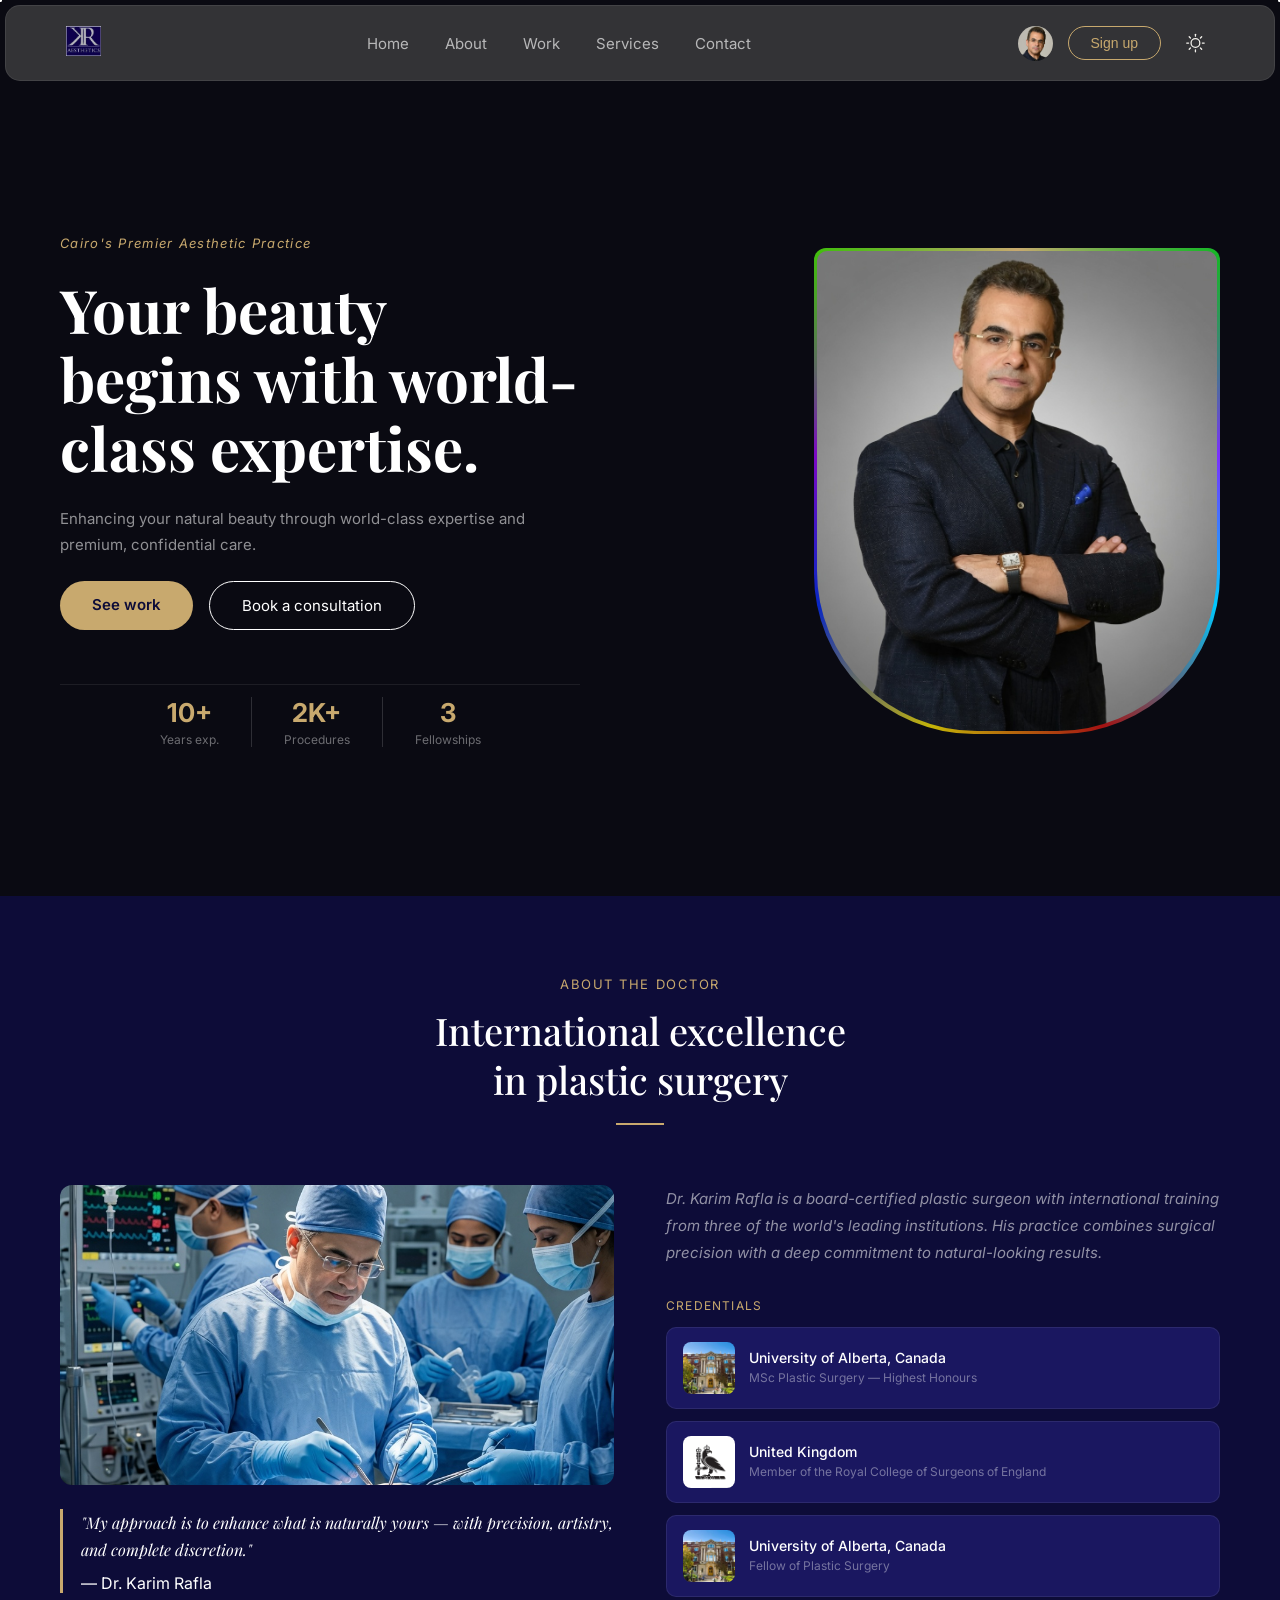
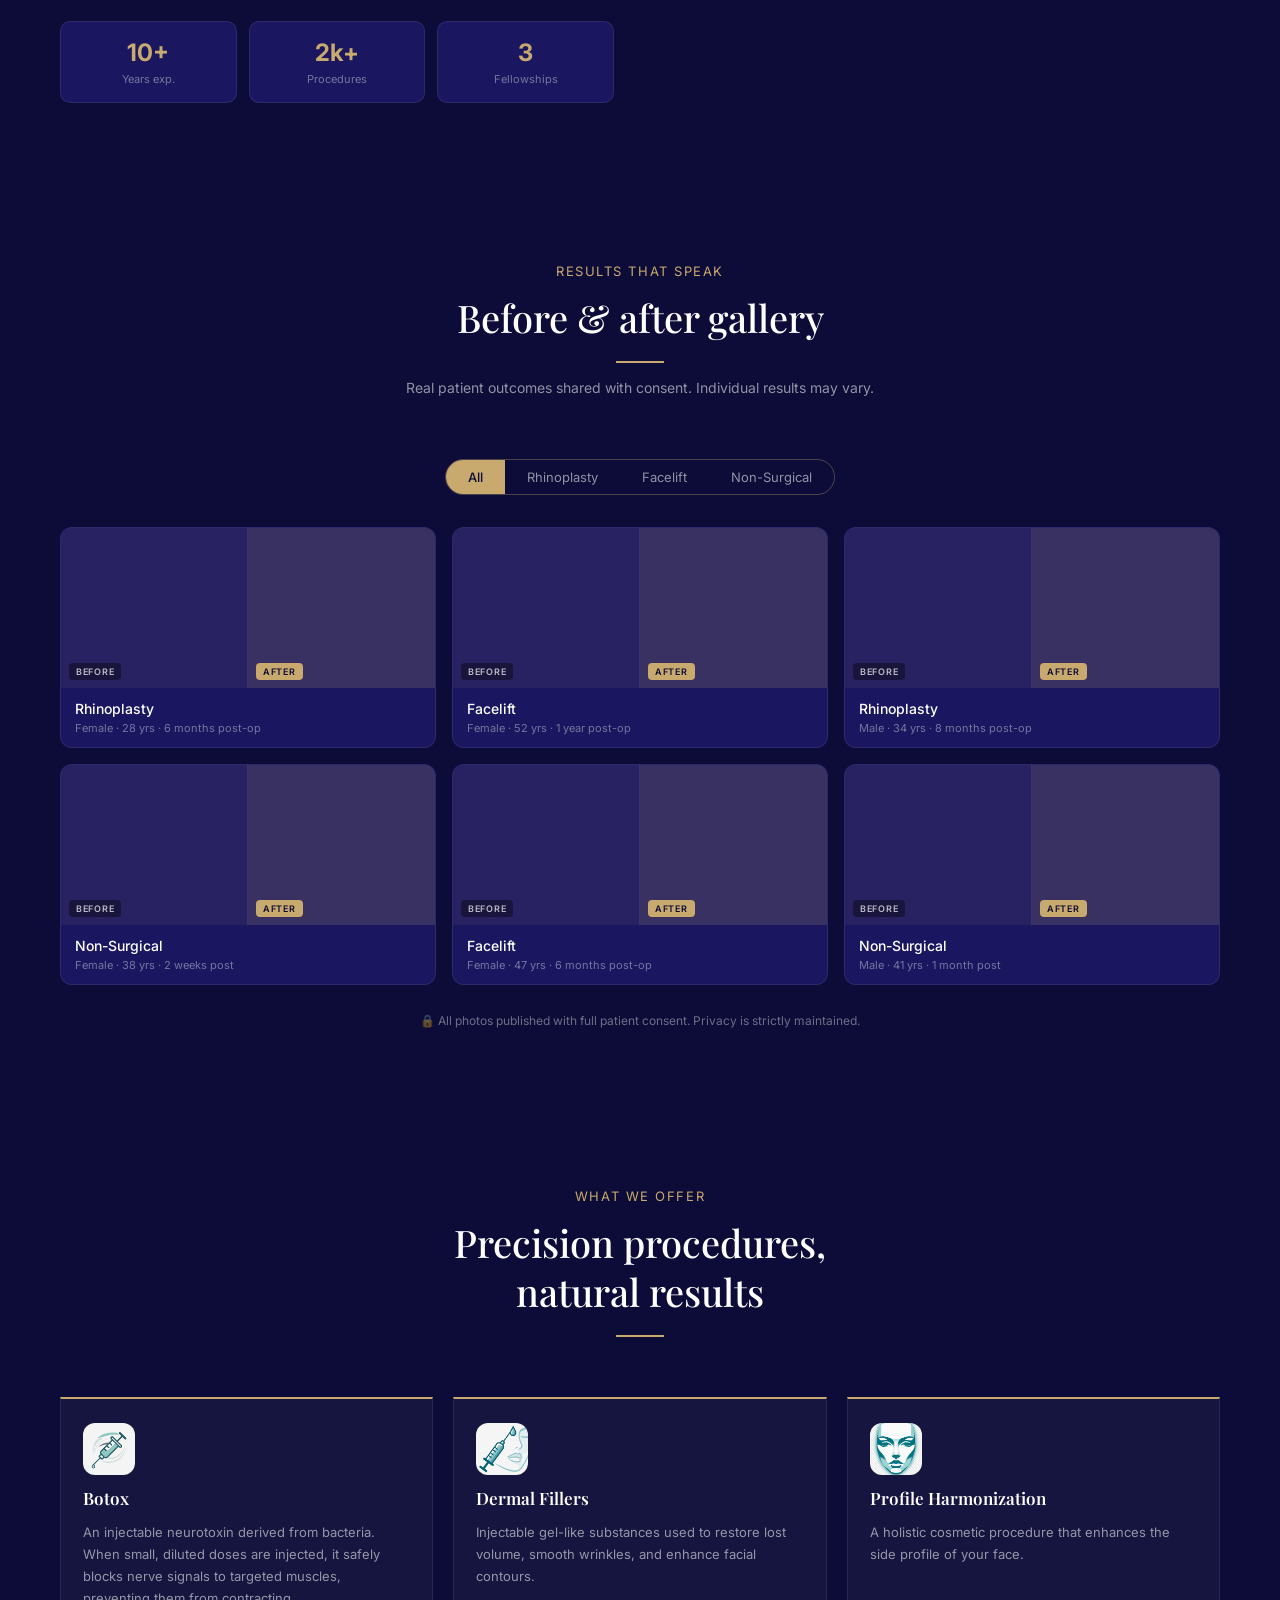
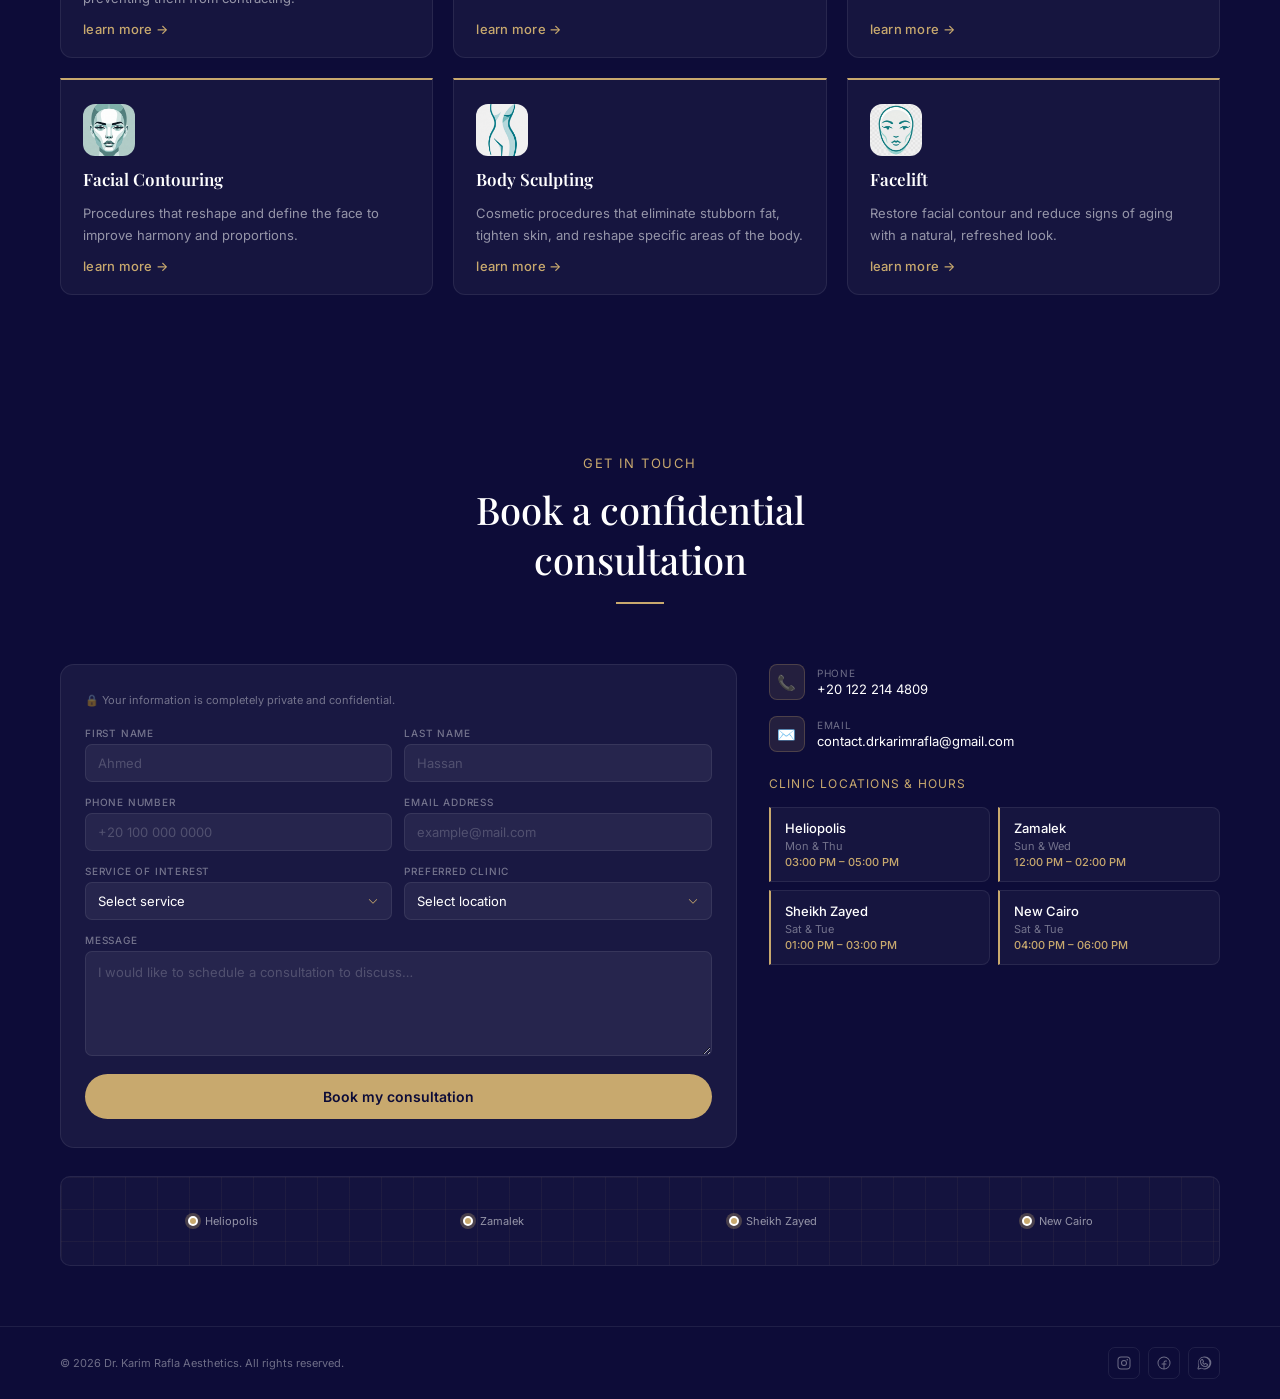
==== index.html @ bee033a9 "indentation!" ====
<!DOCTYPE html>
<html lang="en">
<head>
    <meta charset="UTF-8">
    <meta name="viewport" content="width=device-width, initial-scale=1.0">
    <title>Dr. Karim Rafla</title>
    <link rel="shortcut icon" href="materials/kr-logo.png" type="image/png">
    <link rel="stylesheet" href="style.css">
    <link rel="preconnect" href="https://fonts.googleapis.com">
    <link rel="preconnect" href="https://fonts.gstatic.com" crossorigin>
    <link href="https://fonts.googleapis.com/css2?family=Playfair+Display:wght@500;700&family=Inter:wght@400;500;600&display=swap" rel="stylesheet">
</head>
<body>
    <canvas id="starCanvas"></canvas>
    <!-- 
        NAVBAR
        -->
        
        <!-- <nav class="navbar" id="main-navbar">
        
        <svg class="nav-list" xmlns="http://www.w3.org/2000/svg" width="32" height="32" fill="currentColor" viewBox="0 0 256 256"><path d="M224,128a8,8,0,0,1-8,8H40a8,8,0,0,1,0-16H216A8,8,0,0,1,224,128ZM40,72H216a8,8,0,0,0,0-16H40a8,8,0,0,0,0,16ZM216,184H40a8,8,0,0,0,0,16H216a8,8,0,0,0,0-16Z"></path></svg>
        

        <div class="nav-logo"><img src="materials/kr-logo.jpg" alt=""></div>

        <div class="nav-links">
            <a class="dock-item" href="#home" >Home</a>
            <a class="dock-item" href="#about" >About</a>
            <a class="dock-item" href="#work" >Work</a>
            <a class="dock-item" href="#services" >Services</a>
            <a class="dock-item" href="#contact" >Contact</a>
        </div>

        <div class="nav-right">
            <img src="materials/dr-p-img.jpg" alt="Dr Karim Rafla">
            <button class="nav-btn">Sign up</button>
            <button class="theme-toggle">
                <svg xmlns="http://www.w3.org/2000/svg" viewBox="0 0 256 256"><rect width="256" height="256" fill="none"/>
                    <line x1="128" y1="40" x2="128" y2="16" fill="none" stroke="currentColor" stroke-linecap="round" stroke-linejoin="round" stroke-width="16"/><circle cx="128" cy="128" 
                    r="56" fill="none" stroke="currentColor" stroke-linecap="round" stroke-linejoin="round" stroke-width="16"/><line x1="64" y1="64" x2="48" y2="48" fill="none" stroke="currentColor" stroke-linecap="round" stroke-linejoin="round" stroke-width="16"/><line x1="64" y1="192" x2="48" y2="208" fill="none" stroke="currentColor" stroke-linecap="round" stroke-linejoin="round" stroke-width="16"/><line x1="192" y1="64" x2="208" y2="48" fill="none" stroke="currentColor" stroke-linecap="round" stroke-linejoin="round" stroke-width="16"/><line x1="192" y1="192" x2="208" y2="208" fill="none" stroke="currentColor" stroke-linecap="round" stroke-linejoin="round" stroke-width="16"/><line x1="40" y1="128" x2="16" y2="128" fill="none" stroke="currentColor" stroke-linecap="round" stroke-linejoin="round" stroke-width="16"/><line x1="128" y1="216" x2="128" y2="240" fill="none" stroke="currentColor" stroke-linecap="round" stroke-linejoin="round" stroke-width="16"/><line x1="216" y1="128" x2="240" y2="128" fill="none" stroke="currentColor" stroke-linecap="round" stroke-linejoin="round" stroke-width="16"/>
                </svg>
            </button>
        </div>

    </nav> -->

    <nav class="navbar" id="main-navbar">

        <!-- hamburger — visible on mobile only -->
        <button class="hamburger" id="hamburger" aria-label="Open menu">
            <svg xmlns="http://www.w3.org/2000/svg" width="26" height="26" 
                fill="currentColor" viewBox="0 0 256 256">
            <path d="M224,128a8,8,0,0,1-8,8H40a8,8,0,0,1,0-16H216A8,8,0,0,1,224,128Z
                    M40,72H216a8,8,0,0,0,0-16H40a8,8,0,0,0,0,16Z
                    M216,184H40a8,8,0,0,0,0,16H216a8,8,0,0,0,0-16Z"/>
            </svg>
        </button>

        <!-- logo -->
        <div class="nav-logo">
            <img src="materials/kr-logo.jpg" alt="Dr. Karim Rafla">
        </div>

        <!-- desktop links — hidden on mobile -->
        <div class="nav-links">
            <a href="#home">Home</a>
            <a href="#about">About</a>
            <a href="#work">Work</a>
            <a href="#services">Services</a>
            <a href="#contact">Contact</a>
        </div>

        <!-- right side -->
        <div class="nav-right">
            <img src="materials/dr-p-img.jpg" alt="Dr Karim Rafla">
            <button class="nav-btn">Sign up</button>
            <button class="theme-toggle">
            <svg xmlns="http://www.w3.org/2000/svg" viewBox="0 0 256 256">
                <rect width="256" height="256" fill="none"/>
                <line x1="128" y1="40" x2="128" y2="16" fill="none" stroke="currentColor" stroke-linecap="round" stroke-linejoin="round" stroke-width="16"/>
                <circle cx="128" cy="128" r="56" fill="none" stroke="currentColor" stroke-linecap="round" stroke-linejoin="round" stroke-width="16"/>
                <line x1="64" y1="64" x2="48" y2="48" fill="none" stroke="currentColor" stroke-linecap="round" stroke-linejoin="round" stroke-width="16"/>
                <line x1="64" y1="192" x2="48" y2="208" fill="none" stroke="currentColor" stroke-linecap="round" stroke-linejoin="round" stroke-width="16"/>
                <line x1="192" y1="64" x2="208" y2="48" fill="none" stroke="currentColor" stroke-linecap="round" stroke-linejoin="round" stroke-width="16"/>
                <line x1="192" y1="192" x2="208" y2="208" fill="none" stroke="currentColor" stroke-linecap="round" stroke-linejoin="round" stroke-width="16"/>
                <line x1="40" y1="128" x2="16" y2="128" fill="none" stroke="currentColor" stroke-linecap="round" stroke-linejoin="round" stroke-width="16"/>
                <line x1="128" y1="216" x2="128" y2="240" fill="none" stroke="currentColor" stroke-linecap="round" stroke-linejoin="round" stroke-width="16"/>
                <line x1="216" y1="128" x2="240" y2="128" fill="none" stroke="currentColor" stroke-linecap="round" stroke-linejoin="round" stroke-width="16"/>
            </svg>
            </button>
        </div>

    </nav>

        <!-- MOBILE MENU OVERLAY -->
        <!-- sits outside the nav, covers the whole screen -->
        <div class="mobile-menu" id="mobile-menu">

        <!-- floating card -->
        <div class="mobile-menu-card">

            <!-- card header: logo + close button -->
            <div class="mobile-menu-header">
                <div class="mobile-menu-logo">
                    <img src="materials/kr-logo.jpg" alt="">
                    <span>Dr. Karim Rafla</span>
                </div>
                <button class="mobile-menu-close" id="mobile-menu-close" aria-label="Close menu">
                    <svg xmlns="http://www.w3.org/2000/svg" width="20" height="20" 
                        fill="currentColor" viewBox="0 0 256 256">
                    <path d="M205.66,194.34a8,8,0,0,1-11.32,11.32L128,139.31,61.66,205.66a8,8,0,0,1-11.32-11.32L116.69,128,50.34,61.66A8,8,0,0,1,61.66,50.34L128,116.69l66.34-66.35a8,8,0,0,1,11.32,11.32L139.31,128Z"/>
                    </svg>
                </button>
            </div>

            <!-- nav links as a 2x3 grid of cards -->
            <div class="mobile-menu-grid">

            <a href="#home" class="mobile-menu-item" id="menu-link">
                <div class="mobile-menu-icon">
                <svg xmlns="http://www.w3.org/2000/svg" width="24" height="24" fill="currentColor" viewBox="0 0 256 256">
                    <path d="M224,115.55V208a16,16,0,0,1-16,16H168a16,16,0,0,1-16-16V168a8,8,0,0,0-8-8H112a8,8,0,0,0-8,8v40a16,16,0,0,1-16,16H48a16,16,0,0,1-16-16V115.55a16,16,0,0,1,5.17-11.78l80-75.48.11-.11a16,16,0,0,1,21.53,0,1.14,1.14,0,0,0,.11.11l80,75.48A16,16,0,0,1,224,115.55Z"/>
                </svg>
                </div>
                <span>Home</span>
            </a>

            <a href="#about" class="mobile-menu-item">
                <div class="mobile-menu-icon">
                <svg xmlns="http://www.w3.org/2000/svg" width="24" height="24" fill="currentColor" viewBox="0 0 256 256">
                    <path d="M230.92,212c-15.23-26.33-38.7-45.21-66.09-54.16a72,72,0,1,0-73.66,0C63.78,166.78,40.31,185.66,25.08,212a8,8,0,1,0,13.85,8c18.84-32.56,52.14-52,89.07-52s70.23,19.44,89.07,52a8,8,0,1,0,13.85-8Z"/>
                </svg>
                </div>
                <span>About</span>
            </a>

            <a href="#work" class="mobile-menu-item">
                <div class="mobile-menu-icon">
                <svg xmlns="http://www.w3.org/2000/svg" width="24" height="24" fill="currentColor" viewBox="0 0 256 256">
                    <path d="M216,40H40A16,16,0,0,0,24,56V200a16,16,0,0,0,16,16H216a16,16,0,0,0,16-16V56A16,16,0,0,0,216,40ZM40,56H216V96H40ZM40,200V112H216v88Z"/>
                </svg>
                </div>
                <span>Work</span>
            </a>

            <a href="#services" class="mobile-menu-item">
                <div class="mobile-menu-icon">
                <svg xmlns="http://www.w3.org/2000/svg" width="24" height="24" fill="currentColor" viewBox="0 0 256 256">
                    <path d="M243.31,136,144,36.69a16,16,0,0,0-22.62,0l-10.35,10.35-16.57-4.46a16,16,0,0,0-19.64,11.07h0L70.75,70.76,53.54,75.3a16,16,0,0,0-11.07,19.64l4.45,16.53L36.68,121.78a16,16,0,0,0,0,22.63L136,243.31a16,16,0,0,0,22.63,0l84.68-84.68A16,16,0,0,0,243.31,136Z"/>
                </svg>
                </div>
                <span>Services</span>
            </a>

            <a href="#contact" class="mobile-menu-item">
                <div class="mobile-menu-icon">
                <svg xmlns="http://www.w3.org/2000/svg" width="24" height="24" fill="currentColor" viewBox="0 0 256 256">
                    <path d="M222.37,158.46l-47.11-21.11-.13-.06a16,16,0,0,0-15.17,1.4,8.12,8.12,0,0,0-.75.56L134.87,160c-15.42-7.49-31.34-23.29-38.83-38.56l20.78-24.71c.2-.25.39-.5.57-.77a16,16,0,0,0,1.32-15.06l-.06-.13L97.54,33.64a16,16,0,0,0-16.62-9.52A56.26,56.26,0,0,0,32,80c0,79.4,64.6,144,144,144a56.26,56.26,0,0,0,55.88-48.92A16,16,0,0,0,222.37,158.46Z"/>
                </svg>
                </div>
                <span>Contact</span>
            </a>

            <a href="#" class="mobile-menu-item" id="mobile-theme-toggle">
                <div class="mobile-menu-icon" id="mobile-theme-icon">
                <svg xmlns="http://www.w3.org/2000/svg" width="24" height="24" fill="currentColor" viewBox="0 0 256 256">
                    <path d="M233.54,142.23a8,8,0,0,0-8-2,88.08,88.08,0,0,1-109.8-109.8,8,8,0,0,0-10-10,104.84,104.84,0,0,0-52.91,37A104,104,0,0,0,136,224a103.09,103.09,0,0,0,62.52-20.88,104.84,104.84,0,0,0,37-52.91A8,8,0,0,0,233.54,142.23Z"/>
                </svg>
                </div>
                <span id="mobile-theme-label">Theme</span>
            </a>

            </div>
        </div>
    </div>

    <!--
         HERO 
    -->

    <section class="hero" id="home">
        <div class="hero-left">
            <p class="hero-tag">Cairo's Premier Aesthetic Practice</p>
            <h1 class="hero-heading">Your beauty begins with world-class expertise.</h1>
            <p class="hero-sub">Enhancing your natural beauty through world-class expertise and premium, confidential care.</p>
            <div class="hero-buttons">
                <a href="#work" class="btn-primary work-a">See work</a>
                <a href="#contact" class="btn-secondary consult-a">Book a consultation</a></button>
            </div>
            <div class="hero-stats">
                <div class="stat">
                    <span class="stat-number">10+</span>
                    <span class="stat-label">Years exp.</span>
                </div>
                <div class="stat">
                    <span class="stat-number">2K+</span>
                    <span class="stat-label">Procedures</span>
                </div>
                <div class="stat">
                    <span class="stat-number">3</span>
                    <span class="stat-label">Fellowships</span>
                </div>
            </div>
        </div>

        <div class="hero-right">
            <div class="img-border-wrap">
                <img class="hero-img" src="materials/dr-f-img.jpg" alt="Dr karim rafla">
            </div>
        </div>
    </section>

    <!-- 
        ABOUT
    -->

    <section class="about" id="about">

        <!-- Section heading — centered at top -->
        <div class="about-header">
            <p class="section-eyebrow">About the Doctor</p>
            <h2 class="section-title">International excellence<br>in plastic surgery</h2>
            <div class="section-rule"></div>
        </div>

        <!-- Two column content area -->
        <div class="about-grid">

            <!-- LEFT COLUMN -->
            <div class="about-left">

            <!-- Doctor photo -->
            <img 
                class="about-img" 
                src="materials/dr-in-op.jpg" 
                alt="Dr. Karim Rafla in surgery">

            <!-- Italic quote with gold left border -->
            <blockquote class="about-quote">
                <p>"My approach is to enhance what is naturally yours — with precision, artistry, and complete discretion."</p>
                — Dr. Karim Rafla
            </blockquote>

            <!-- Stat boxes row -->
            <div class="about-stats">
                <div class="about-stat-box">
                <span class="about-stat-number">10+</span>
                <span class="about-stat-label">Years exp.</span>
                </div>
                <div class="about-stat-box">
                <span class="about-stat-number">2k+</span>
                <span class="about-stat-label">Procedures</span>
                </div>
                <div class="about-stat-box">
                <span class="about-stat-number">3</span>
                <span class="about-stat-label">Fellowships</span>
                </div>
            </div>

            </div>

            <!-- RIGHT COLUMN -->
            <div class="about-right">

            <!-- Bio paragraph -->
            <p class="about-bio">Dr. Karim Rafla is a board-certified plastic surgeon with international training from three of the world's leading institutions. His practice combines surgical precision with a deep commitment to natural-looking results.</p>

            <!-- Credentials label -->
            <p class="credentials-label">Credentials</p>

            <!-- Credential cards -->
            <div class="credentials-list">

                <div class="credential-card">
                <img 
                    class="credential-img" 
                    src="materials/University-of-Alberta-Website-Header-Mobile-2023.jpg.jpg" 
                    alt="University of Alberta">
                <div class="credential-text">
                    <p class="credential-school">University of Alberta, Canada</p>
                    <p class="credential-degree">MSc Plastic Surgery — Highest Honours</p>
                </div>
                </div>

                <div class="credential-card">
                <img 
                    class="credential-img" 
                    src="materials/royel-eagle.png" 
                    alt="Royal College of Surgeons">
                <div class="credential-text">
                    <p class="credential-school">United Kingdom</p>
                    <p class="credential-degree">Member of the Royal College of Surgeons of England</p>
                </div>
                </div>

                <div class="credential-card">
                <img 
                    class="credential-img" 
                    src="materials/University-of-Alberta-Website-Header-Mobile-2023.jpg.jpg" 
                    alt="University of Alberta">
                <div class="credential-text">
                    <p class="credential-school">University of Alberta, Canada</p>
                    <p class="credential-degree">Fellow of Plastic Surgery</p>
                </div>
                </div>

            </div>
            </div>

        </div>
    </section>

    <!-----------
    B&A Section
    ------------>

    <section class="gallery" id="work">

        <!-- Header -->
        <div class="about-header">
            <p class="section-eyebrow">Results That Speak</p>
            <h2 class="section-title">Before &amp; after gallery</h2>
            <div class="section-rule"></div>
            <p class="gallery-sub">Real patient outcomes shared with consent. Individual results may vary.</p>
        </div>

        <!-- Filter tabs -->
        <!-- data-filter tells JS which category this button controls -->
        <div class="gallery-tabs">
            <button class="gallery-tab active" data-filter="all">All</button>
            <button class="gallery-tab" data-filter="rhinoplasty">Rhinoplasty</button>
            <button class="gallery-tab" data-filter="facelift">Facelift</button>
            <button class="gallery-tab" data-filter="non-surgical">Non-Surgical</button>
        </div>

        <!-- Cards grid -->
        <div class="gallery-grid">

            <!-- data-category tells JS which category this card belongs to -->
            <div class="gallery-card" data-category="rhinoplasty">
            <div class="ba-pair">
                <div class="ba-side">
                <span class="ba-label before-label">Before</span>
                </div>
                <div class="ba-side ba-after-side">
                <span class="ba-label after-label">After</span>
                </div>
            </div>
            <div class="gallery-card-info">
                <p class="gallery-card-title">Rhinoplasty</p>
                <p class="gallery-card-meta">Female · 28 yrs · 6 months post-op</p>
            </div>
            </div>

            <div class="gallery-card" data-category="facelift">
            <div class="ba-pair">
                <div class="ba-side">
                <span class="ba-label before-label">Before</span>
                </div>
                <div class="ba-side ba-after-side">
                <span class="ba-label after-label">After</span>
                </div>
            </div>
            <div class="gallery-card-info">
                <p class="gallery-card-title">Facelift</p>
                <p class="gallery-card-meta">Female · 52 yrs · 1 year post-op</p>
            </div>
            </div>

            <div class="gallery-card" data-category="rhinoplasty">
            <div class="ba-pair">
                <div class="ba-side">
                <span class="ba-label before-label">Before</span>
                </div>
                <div class="ba-side ba-after-side">
                <span class="ba-label after-label">After</span>
                </div>
            </div>
            <div class="gallery-card-info">
                <p class="gallery-card-title">Rhinoplasty</p>
                <p class="gallery-card-meta">Male · 34 yrs · 8 months post-op</p>
            </div>
            </div>

            <div class="gallery-card" data-category="non-surgical">
            <div class="ba-pair">
                <div class="ba-side">
                <span class="ba-label before-label">Before</span>
                </div>
                <div class="ba-side ba-after-side">
                <span class="ba-label after-label">After</span>
                </div>
            </div>
            <div class="gallery-card-info">
                <p class="gallery-card-title">Non-Surgical</p>
                <p class="gallery-card-meta">Female · 38 yrs · 2 weeks post</p>
            </div>
            </div>

            <div class="gallery-card" data-category="facelift">
            <div class="ba-pair">
                <div class="ba-side">
                <span class="ba-label before-label">Before</span>
                </div>
                <div class="ba-side ba-after-side">
                <span class="ba-label after-label">After</span>
                </div>
            </div>
            <div class="gallery-card-info">
                <p class="gallery-card-title">Facelift</p>
                <p class="gallery-card-meta">Female · 47 yrs · 6 months post-op</p>
            </div>
            </div>

            <div class="gallery-card" data-category="non-surgical">
            <div class="ba-pair">
                <div class="ba-side">
                <span class="ba-label before-label">Before</span>
                </div>
                <div class="ba-side ba-after-side">
                <span class="ba-label after-label">After</span>
                </div>
            </div>
            <div class="gallery-card-info">
                <p class="gallery-card-title">Non-Surgical</p>
                <p class="gallery-card-meta">Male · 41 yrs · 1 month post</p>
            </div>
            </div>

        </div>

        <!-- Privacy notice -->
        <p class="gallery-notice">
            🔒 All photos published with full patient consent. Privacy is strictly maintained.
        </p>

    </section>

        <!-- SERVICES SECTION -->
    <section class="services" id="services">

        <div class="about-header">
            <p class="section-eyebrow">What we offer</p>
            <h2 class="section-title">Precision procedures,<br>natural results</h2>
            <div class="section-rule"></div>
        </div>

        <div class="services-grid">

            <div class="service-card">
            <div class="service-icon">
                <img src="materials/botox-icon.jpg" alt="Botox">
            </div>
            <h3 class="service-name">Botox</h3>
            <p class="service-desc">An injectable neurotoxin derived from bacteria. When small, diluted doses are injected, it safely blocks nerve signals to targeted muscles, preventing them from contracting.</p>
            <a href="#contact" class="service-link">learn more →</a>
            </div>

            <div class="service-card">
            <div class="service-icon">
                <img src="materials/dermal-f-icon.jpg" alt="Dermal Fillers">
            </div>
            <h3 class="service-name">Dermal Fillers</h3>
            <p class="service-desc">Injectable gel-like substances used to restore lost volume, smooth wrinkles, and enhance facial contours.</p>
            <a href="#contact" class="service-link">learn more →</a>
            </div>

            <div class="service-card">
            <div class="service-icon">
                <img src="materials/profile-harm.jpg" alt="Profile Harmonization">
            </div>
            <h3 class="service-name">Profile Harmonization</h3>
            <p class="service-desc">A holistic cosmetic procedure that enhances the side profile of your face.</p>
            <a href="#contact" class="service-link">learn more →</a>
            </div>

            <div class="service-card">
            <div class="service-icon">
                <img src="materials/facial-contouring.jpg" alt="Facial Contouring">
            </div>
            <h3 class="service-name">Facial Contouring</h3>
            <p class="service-desc">Procedures that reshape and define the face to improve harmony and proportions.</p>
            <a href="#contact" class="service-link">learn more →</a>
            </div>

            <div class="service-card">
            <div class="service-icon">
                <img src="materials/body-sculpting.jpg" alt="Body Sculpting">
            </div>
            <h3 class="service-name">Body Sculpting</h3>
            <p class="service-desc">Cosmetic procedures that eliminate stubborn fat, tighten skin, and reshape specific areas of the body.</p>
            <a href="#contact" class="service-link">learn more →</a>
            </div>

            <div class="service-card">
            <div class="service-icon">
                <img src="materials/face-lift (2).jpg" alt="Facelift">
            </div>
            <h3 class="service-name">Facelift</h3>
            <p class="service-desc">Restore facial contour and reduce signs of aging with a natural, refreshed look.</p>
            <a href="#contact" class="service-link">learn more →</a>
            </div>

        </div>

    </section>

        <!-- CONTACT SECTION -->
    <section class="contact" id="contact">

        <!-- Header -->
        <div class="about-header">
            <p class="section-eyebrow">Get in touch</p>
            <h2 class="section-title">Book a confidential<br>consultation</h2>
            <div class="section-rule"></div>
        </div>

        <!-- Two column layout -->
        <div class="contact-grid">

            <!-- LEFT: Form -->
            <div class="contact-form-card">

            <p class="form-privacy-note">
                🔒 Your information is completely private and confidential.
            </p>

            <form class="contact-form">

                <div class="form-row">
                <div class="form-group">
                    <label class="form-label">First name</label>
                    <input 
                    type="text" 
                    class="form-input" 
                    placeholder="Ahmed" 
                    name="firstname">
                </div>
                <div class="form-group">
                    <label class="form-label">Last name</label>
                    <input 
                    type="text" 
                    class="form-input" 
                    placeholder="Hassan" 
                    name="lastname">
                </div>
                </div>

                <div class="form-row">
                <div class="form-group">
                    <label class="form-label">Phone number</label>
                    <input 
                    type="tel" 
                    class="form-input" 
                    placeholder="+20 100 000 0000" 
                    name="phone">
                </div>
                <div class="form-group">
                    <label class="form-label">Email address</label>
                    <input 
                    type="email" 
                    class="form-input" 
                    placeholder="example@mail.com" 
                    name="email">
                </div>
                </div>

                <div class="form-row">
                <div class="form-group">
                    <label class="form-label">Service of interest</label>
                    <select class="form-input form-select" name="service">
                    <option value="">Select service</option>
                    <option value="botox">Botox</option>
                    <option value="fillers">Dermal Fillers</option>
                    <option value="profile">Profile Harmonization</option>
                    <option value="contouring">Facial Contouring</option>
                    <option value="sculpting">Body Sculpting</option>
                    <option value="facelift">Facelift</option>
                    </select>
                </div>
                <div class="form-group">
                    <label class="form-label">Preferred clinic</label>
                    <select class="form-input form-select" name="clinic">
                    <option value="">Select location</option>
                    <option value="heliopolis">Heliopolis</option>
                    <option value="zamalek">Zamalek</option>
                    <option value="zayed">Sheikh Zayed</option>
                    <option value="newcairo">New Cairo</option>
                    </select>
                </div>
                </div>

                <div class="form-group">
                <label class="form-label">Message</label>
                <textarea 
                    class="form-input form-textarea" 
                    name="message"
                    placeholder="I would like to schedule a consultation to discuss…"
                    rows="4"></textarea>
                </div>

                <button type="submit" class="form-submit-btn">
                Book my consultation
                </button>

            </form>
            </div>

            <!-- RIGHT: Contact info + clinic cards -->
            <div class="contact-info">

            <div class="contact-detail">
                <div class="contact-icon-box">📞</div>
                <div>
                <p class="contact-detail-label">Phone</p>
                <p class="contact-detail-value">+20 122 214 4809</p>
                </div>
            </div>

            <div class="contact-detail">
                <div class="contact-icon-box">✉️</div>
                <div>
                <p class="contact-detail-label">Email</p>
                <p class="contact-detail-value">contact.drkarimrafla@gmail.com</p>
                </div>
            </div>

            <p class="clinics-heading">Clinic locations &amp; hours</p>

            <div class="clinics-grid">
                <div class="clinic-card">
                <p class="clinic-name">Heliopolis</p>
                <p class="clinic-days">Mon &amp; Thu</p>
                <p class="clinic-hours">03:00 PM – 05:00 PM</p>
                </div>
                <div class="clinic-card">
                <p class="clinic-name">Zamalek</p>
                <p class="clinic-days">Sun &amp; Wed</p>
                <p class="clinic-hours">12:00 PM – 02:00 PM</p>
                </div>
                <div class="clinic-card">
                <p class="clinic-name">Sheikh Zayed</p>
                <p class="clinic-days">Sat &amp; Tue</p>
                <p class="clinic-hours">01:00 PM – 03:00 PM</p>
                </div>
                <div class="clinic-card">
                <p class="clinic-name">New Cairo</p>
                <p class="clinic-days">Sat &amp; Tue</p>
                <p class="clinic-hours">04:00 PM – 06:00 PM</p>
                </div>
            </div>

            </div>
        </div>

        <!-- Map strip -->
        <div class="map-strip">
            <div class="map-pin">
            <span class="map-dot"></span>
            <span class="map-pin-label">Heliopolis</span>
            </div>
            <div class="map-pin">
            <span class="map-dot"></span>
            <span class="map-pin-label">Zamalek</span>
            </div>
            <div class="map-pin">
            <span class="map-dot"></span>
            <span class="map-pin-label">Sheikh Zayed</span>
            </div>
            <div class="map-pin">
            <span class="map-dot"></span>
            <span class="map-pin-label">New Cairo</span>
            </div>
        </div>

        </section>

        <!-- FOOTER -->
        <footer class="footer">
        <p class="footer-copy">© 2026 Dr. Karim Rafla Aesthetics. All rights reserved.</p>
        <div class="footer-socials">
            <a href="#" class="social-btn" aria-label="Instagram">
            <svg xmlns="http://www.w3.org/2000/svg" width="16" height="16" fill="currentColor" viewBox="0 0 256 256"><path d="M128,80a48,48,0,1,0,48,48A48.05,48.05,0,0,0,128,80Zm0,80a32,32,0,1,1,32-32A32,32,0,0,1,128,160ZM176,24H80A56.06,56.06,0,0,0,24,80v96a56.06,56.06,0,0,0,56,56h96a56.06,56.06,0,0,0,56-56V80A56.06,56.06,0,0,0,176,24Zm40,152a40,40,0,0,1-40,40H80a40,40,0,0,1-40-40V80A40,40,0,0,1,80,40h96a40,40,0,0,1,40,40ZM192,76a12,12,0,1,1-12-12A12,12,0,0,1,192,76Z"/></svg>
            </a>
            <a href="#" class="social-btn" aria-label="Facebook">
            <svg xmlns="http://www.w3.org/2000/svg" width="16" height="16" fill="currentColor" viewBox="0 0 256 256"><path d="M128,24A104,104,0,1,0,232,128,104.11,104.11,0,0,0,128,24Zm8,191.63V152h24a8,8,0,0,0,0-16H136V120a16,16,0,0,1,16-16h16a8,8,0,0,0,0-16H152a32,32,0,0,0-32,32v16H96a8,8,0,0,0,0,16h24v63.63a88,88,0,1,1,16,0Z"/></svg>
            </a>
            <a href="#" class="social-btn" aria-label="WhatsApp">
            <svg xmlns="http://www.w3.org/2000/svg" width="16" height="16" fill="currentColor" viewBox="0 0 256 256"><path d="M187.58,144.84l-32-16a8,8,0,0,0-8,.5l-14.69,9.8a40.55,40.55,0,0,1-16-16l9.8-14.69a8,8,0,0,0,.5-8l-16-32A8,8,0,0,0,104,64a40,40,0,0,0-40,40,88.1,88.1,0,0,0,88,88,40,40,0,0,0,40-40A8,8,0,0,0,187.58,144.84ZM152,176a72.08,72.08,0,0,1-72-72,24,24,0,0,1,19.29-23.54l11.48,22.94-9.92,14.86a8,8,0,0,0-.73,7.59,56.38,56.38,0,0,0,30,30,8,8,0,0,0,7.59-.73l14.86-9.92,22.94,11.48A24,24,0,0,1,152,176ZM128,24A104,104,0,0,0,38.18,166.86L24.83,210.93a16,16,0,0,0,20.24,20.24l44.07-13.35A104,104,0,1,0,128,24Zm0,192a87.87,87.87,0,0,1-44.06-11.81,8,8,0,0,0-6.54-.67L40,216,52.49,178.6a8,8,0,0,0-.67-6.54A88,88,0,1,1,128,216Z"/></svg>
            </a>
        </div>
    </footer>

<script src="script.js"></script>
</body>
</html>
---- style.css ----
/* ================================
CSS VARIABLES — the color system
Define colors once, use everywhere
================================ */

:root {
  /* :root means the very top of the page — <html> element */
  /* These are the DARK MODE values — your default */
  --bg-primary:     #0d0c38;
  --bg-secondary:   #1A1760;
  --nav-bg: #4c4c4ca1;
  --nav-bg-fixed: #4c4c4cbf;
  --list-color: rgba(255, 255, 255, 0.55);
  --canvas-bg: #0a0a12;
  --text-primary:   #ffffff;
  --text-secondary: rgba(255, 255, 255, 0.55);
  --text-muted:     rgba(255, 255, 255, 0.4);
  --border-color:   rgba(255, 255, 255, 0.08);
  --stat-border:    rgba(255, 255, 255, 0.15);
  --gold:           #C8A96E;
  --nav-link-color: rgba(255, 255, 255, 0.65);
}

/* Making the scroll move smoothly */
html{
  scroll-behavior: smooth;
}

/* When body has class "light-mode", override the variables */
/* CSS sees this and swaps ALL colors at once */
body.light-mode {
  --bg-primary:     #d5d5d5ef;
  --bg-secondary:   #ECEAE3;
  --nav-bg: #7c5f1ad5;
  --nav-bg-fixed: #4c4c4cbf;
  --list-color: #58440b;
  --canvas-bg: #d4e4e3d1;
  --text-primary:   #12104A;
  --text-secondary: #5b5b5b;
  --text-muted:     rgba(18, 16, 74, 0.45);
  --border-color:   rgba(18, 16, 74, 0.1);
  --stat-border:    rgba(18, 16, 74, 0.15);
  --gold:           #B8923A;
  --nav-link-color: rgba(18, 16, 74, 0.7);
}

/* ================================
   RESET — browser has ugly defaults
   we wipe them out first
================================ */

* {
  margin: 0;
  padding: 0;
  box-sizing: border-box;
}

/* The * means "target EVERY element on the page"
   margin: 0 removes default spacing browsers add
   padding: 0 removes default inner spacing
   box-sizing: border-box means: when I say width 200px,
   the element is EXACTLY 200px — borders and padding
   included. Without this, sizes behave unexpectedly. */

/* ================================
GLOBAL SETTINGS
================================ */

body {
  font-family: 'Inter', sans-serif;
  background-color: var(--bg-primary);
  color: var(--text-primary);
  transition: background-color 0.3s ease, color 0.3s ease;
}

/* font-family: what font the whole page uses
background-color: the deep navy from your design
   color: default text color — white on navy */
   
   /* Canvas's Styling */
canvas {
  position: fixed;
  top: 0; left: 0;
  width: 100%; height: 100%;
  background: var(--canvas-bg); /* deep dark background */
  z-index: -1;
}

/* ================================
NAVBAR
================================ */

.navbar {
  display: flex;
  justify-content: space-between;
  align-items: center;
  padding: 18px 60px;
  border: 1px solid var(--border-color);
  background-color: var(--nav-bg);
  transition: background-color 0.3s ease;
  border-radius: 15px;
  margin: 5px;
  transition: all 0.3s ease;
}

.navbar.sticky {
  position: sticky;
  top: 8px;
  margin: 0 10px; 
  border-radius: 20px; 
  z-index: 1000;
  background-color: var(--nav-bg-fixed); 
  backdrop-filter: blur(6px);
  box-shadow: 0 2px 10px rgba(0,0,0,0.5); 
  transition: all 0.3s ease;
  }
  
  /* display: flex — this is the magic.
  flex turns a box into a "row" that lines
  its children up side by side automatically.
  justify-content: space-between pushes children
   to opposite ends (logo on left, btn on right)
   align-items: center lines them up vertically
   padding: 18px top/bottom, 60px left/right */
   
   .nav-list{
     display: none;
     fill: var(--list-color);
     transition: fill 0.3s ease;
    }
    
    .nav-logo {
      font-size: 18px;
      font-weight: 600;
      color: var(--text-primary);
    }
    
    .nav-logo img{
  width: 35px;
}

.nav-links {
  display: flex;
  gap: 36px;
}

/* gap: 36px puts 36px of space between each link
without needing margin on every single one */

.nav-links a {
  color: var(--nav-link-color);
  text-decoration: none;
  font-size: 15px;
}

/* .nav-links a means: target every <a> tag
   that lives INSIDE .nav-links
   text-decoration: none removes the underline */
   
   /* ================================
   NAV RIGHT
   ================================ */
   
   .nav-right{
     display: flex;
     align-items: center;
     gap: 15px;
    }
/* EXTRA FROM ME */
.nav-right img{
  width: 35px;
  height: 35px;
  object-fit: cover;
  border-radius: 50px;
}

.nav-btn {
  background: transparent;
  border: 1.5px solid var(--gold);
  border-radius: 24px;
  padding: 8px 22px;
  color: var(--gold);
  font-size: 14px;
  cursor: pointer;
}

/* cursor: pointer makes the mouse turn into
a hand when you hover — signals clickable */


.theme-toggle {
  background: transparent;
  border: none;
  border-radius: 50%;
  width: 38px;
  height: 38px;
  font-size: 16px;
  cursor: pointer;
  display: flex;
  align-items: center;
  justify-content: center;
  transition: border-color 0.3s ease;
}

/* theme toggle SVG inherits color from button */
.theme-toggle svg {
  width: 20px;
  height: 20px;
  color: var(--text-primary);
  transition: color 0.3s ease;
}

.nav-right button:hover{
  cursor: pointer;
}

.nav-right svg{
  width: 1.68rem;
  color: #F5F3EE;
}

/* ================================
HERO SECTION
================================ */

.hero {
  display: flex;
  align-items: center;
  justify-content: space-between;
  padding: 80px 60px;
  min-height: 90vh;
  scroll-margin-top: 100px;
}

/* display: flex here puts hero-left and hero-right
   SIDE BY SIDE — this is why flexbox is powerful.
   The exact same property, used on a different
   element, solves the layout problem entirely.
   min-height: 90vh means the section takes up
   at least 90% of the screen height */

.hero-left {
  max-width: 520px;
  display: flex;
  flex-direction: column;
  gap: 24px;
}

/* flex-direction: column stacks children vertically
   gap: 24px puts space between each child
   max-width stops the text from stretching too wide */

.hero-tag {
  font-size: 13px;
  letter-spacing: 0.1em;
  color: var(--gold);
  font-style: italic;
}

.hero-heading {
  font-size: 60px;
  font-weight: 700;
  line-height: 1.15;
  font-family: 'Playfair Display', serif;
  color: var(--text-primary);
}

/* line-height: 1.15 controls space between lines
   of the heading. 1.15 means 115% of the font size */

.hero-sub {
  font-size: 15px;
  color: var(--text-secondary);
  line-height: 1.7;
}

.hero-buttons {
  display: flex;
  gap: 16px;
  margin-bottom: 30px;
}

.hero-buttons a{
  text-decoration: none;
}

.work-a{
  color: var(--bg-primary);
}

.consult-a{
  color: var(--text-primary);
}

.btn-primary {
  background: var(--gold);
  color: var(--bg-primary);
  border: none;
  border-radius: 32px;
  padding: 14px 32px;
  font-size: 15px;
  font-weight: 600;
  cursor: pointer;
  transition: opacity 0.2s ease;
}

.btn-secondary {
  background: transparent;
  color: var(--text-primary);
  border: 1.5px solid var(--text-primary);
  border-radius: 32px;
  padding: 14px 32px;
  font-size: 15px;
  cursor: pointer;
  transition: all 0.2s ease;
}


/* ================================
   STATS ROW
================================ */

.hero-stats {
  display: flex;
  gap: 32px;
  align-items: center;
  justify-content: center;
  padding-top: 12px;
  border-top: 1px solid var(--border-color);
}

.stat {
  display: flex;
  flex-direction: column;
  text-align: center;
  gap: 4px;
  padding-right: 32px;
  border-right: 1px solid var(--stat-border);
}

.stat:last-child {
  border-right: none;
  padding-right: 0;
  margin-right: 0;
}

.stat-number {
  font-size: 26px;
  font-weight: 700;
  color: var(--gold);
}

.stat-label {
  font-size: 12px;
  color: var(--text-muted);
}


/* ================================
   HERO IMAGE
================================ */

.hero-right {
  flex-shrink: 0;
}

/* flex-shrink: 0 prevents the image column from
   being squeezed when the text needs more space */

.hero-img {
  width: 420px;
  height: 520px;
  object-fit: cover;
  border-radius: 16px 16px 120px 120px;
  object-position: left top;
}

/* object-fit: cover means the image fills its box
   without stretching — it crops smartly instead
   border-radius: 16px 16px 120px 120px means:
   top-left, top-right, bottom-right, bottom-left
   this gives the rounded bottom from your design */

   /* ================================
   GRADIENT BORDER — HERO IMAGE
   ================================ */
   
   .img-border-wrap {
  /* This is the outer box — it shows the gradient */
  padding: 3px;
  border-radius: 12px 12px 160px 160px;

  /* The animated gradient background */
  background: conic-gradient(
    from var(--angle),
    #C8A96E,
    #17b727,
    #7B2FFF,
    #00C9FF,
    #a41212,
    #c4b408,
    #0827c4,
    #7c08c4,
    #42bd0d,
    #C8A96E
  );

  /* Animation — rotates the --angle variable
     from 0 to 360 degrees, forever, smoothly */
  animation: spin-border 15s linear infinite;
}

/* hero-img now lives inside the wrapper
   update it to remove its own border-radius
   and let the wrapper control the shape */
.hero-img {
  width: 400px;
  height: 480px;
  object-fit: cover;
  border-radius: 10px 10px 160px 160px;
  display: block;
}

/* @keyframes defines what happens during animation
   'from' = start state, 'to' = end state
   here we animate a CSS custom property --angle */
@keyframes spin-border {
  from {
    --angle: 0deg;
  }
  to {
    --angle: 360deg;
  }
}

/* This registers --angle as an animatable property
   Without this, CSS doesn't know --angle is a number
   it can smoothly interpolate between */
@property --angle {
  syntax: '<angle>';
  inherits: false;
  initial-value: 0deg;
}

/* ================================
   ABOUT SECTION
================================ */

.about {
  padding: 80px 60px;
  background-color: var(--bg-primary);
  scroll-margin-top: 80px;
}

/* ── Section header (centered) ── */

.about-header {
  text-align: center;
  margin-bottom: 60px;
}

.section-eyebrow {
  font-size: 13px;
  letter-spacing: 0.12em;
  color: var(--gold);
  text-transform: uppercase;
  margin-bottom: 14px;
}

.section-title {
  font-family: 'Playfair Display', serif;
  font-size: 38px;
  font-weight: 500;
  color: var(--text-primary);
  line-height: 1.3;
  margin-bottom: 18px;
}

.section-rule {
  width: 48px;
  height: 2px;
  background: var(--gold);
  margin: 0 auto;
  /* margin: 0 auto is the classic trick to
     horizontally center a block element —
     auto means "split remaining space equally
     on both sides" */
}

/* ── Two column grid ── */

.about-grid {
  display: grid;
  grid-template-columns: 1fr 1fr;
  gap: 52px;
  align-items: start;
  /* align-items: start means each column starts
     at the top — not stretched to equal height */
}

/* ── LEFT COLUMN ── */

.about-img {
  width: 100%;
  height: 300px;
  object-fit: cover;
  border-radius: 12px;
  margin-bottom: 24px;
  display: block;
}

.about-quote {
  border-left: 3px solid var(--gold);
  padding-left: 18px;
  margin-bottom: 28px;
}

.about-quote p {
  font-family: 'Playfair Display', serif;
  font-size: 16px;
  font-style: italic;
  color: var(--text-primary);
  line-height: 1.7;
  margin-bottom: 10px;
}

.about-quote cite {
  font-size: 13px;
  color: var(--gold);
  font-style: normal;
  /* browsers make cite italic by default
     font-style: normal overrides that */
}

.about-stats {
  display: grid;
  grid-template-columns: repeat(3, 1fr);
  gap: 12px;
  /* repeat(3, 1fr) is shorthand for 1fr 1fr 1fr
     cleaner when you have many equal columns */
}

.about-stat-box {
  border: 1px solid var(--border-color);
  border-radius: 10px;
  padding: 16px 12px;
  text-align: center;
  display: flex;
  flex-direction: column;
  gap: 5px;
  background: var(--bg-secondary);
}

.about-stat-number {
  font-size: 24px;
  font-weight: 700;
  color: var(--gold);
}

.about-stat-label {
  font-size: 11px;
  color: var(--text-muted);
}

/* ── RIGHT COLUMN ── */

.about-bio {
  font-size: 15px;
  color: var(--text-secondary);
  line-height: 1.8;
  margin-bottom: 32px;
  font-style: italic;
}

.credentials-label {
  font-size: 12px;
  letter-spacing: 0.1em;
  color: var(--gold);
  text-transform: uppercase;
  margin-bottom: 14px;
}

.credentials-list {
  display: flex;
  flex-direction: column;
  gap: 12px;
}

.credential-card {
  display: flex;
  align-items: center;
  gap: 14px;
  background: var(--bg-secondary);
  border: 1px solid var(--border-color);
  border-radius: 10px;
  padding: 14px 16px;
  transition: border-color 0.2s ease;
}

.credential-card:hover {
  border-color: var(--gold);
  /* subtle gold border on hover —
     gives the card a responsive feeling
     without any JavaScript needed */
}

.credential-img {
  width: 52px;
  height: 52px;
  object-fit: cover;
  border-radius: 8px;
  flex-shrink: 0;
  /* flex-shrink: 0 stops the image from
     squishing when the text beside it is long */
}

.credential-text {
  display: flex;
  flex-direction: column;
  gap: 4px;
}

.credential-school {
  font-size: 14px;
  font-weight: 500;
  color: var(--text-primary);
}

.credential-degree {
  font-size: 12px;
  color: var(--text-muted);
  line-height: 1.4;
}

/* ================================
   GALLERY SECTION
================================ */

.gallery {
  padding: 80px 60px;
  background-color: var(--bg-primary);
  scroll-margin-top: 50px;
}

.gallery-sub {
  font-size: 14px;
  color: var(--text-secondary);
  margin-top: 14px;
  max-width: 480px;
  margin-left: auto;
  margin-right: auto;
  text-align: center;
  line-height: 1.6;
}

/* ── Filter tabs ── */

.gallery-tabs {
  display: flex;
  justify-content: center;
  gap: 0;
  margin: 32px auto;
  border: 1px solid rgba(200, 169, 110, 0.35);
  border-radius: 32px;
  width: fit-content;
  /* fit-content makes the tab row only as wide
     as its contents — not full page width */
  overflow: hidden;
}

.gallery-tab {
  padding: 9px 22px;
  font-size: 13px;
  font-family: 'Inter', sans-serif;
  color: var(--text-secondary);
  background: transparent;
  border: none;
  cursor: pointer;
  transition: background 0.2s ease, color 0.2s ease;
}

.gallery-tab.active {
  background: var(--gold);
  color: var(--bg-primary);
  font-weight: 500;
  /* active tab gets the gold fill —
     this class is toggled by JS */
}

/* ── Cards grid ── */

.gallery-grid {
  display: grid;
  grid-template-columns: repeat(3, 1fr);
  gap: 16px;
}

.gallery-card {
  background: var(--bg-secondary);
  border: 1px solid var(--border-color);
  border-radius: 12px;
  overflow: hidden;
  transition: opacity 0.3s ease, transform 0.3s ease;
}

/* hidden class — JS adds this to cards that
   don't match the active filter */
.gallery-card.hidden {
  display: none;
}

/* ── Before / After image pair ── */

.ba-pair {
  display: grid;
  grid-template-columns: 1fr 1fr;
  height: 160px;
}

.ba-side {
  position: relative;
  background: rgba(200, 169, 110, 0.08);
  /* position: relative is required so that
     the label inside can use position: absolute
     to stick to the corner of THIS box */
  display: flex;
  align-items: flex-end;
  padding: 8px;
  border-right: 1px solid var(--border-color);
}

.ba-after-side {
  background: rgba(200, 169, 110, 0.18);
  border-right: none;
}

.ba-label {
  font-size: 9px;
  text-transform: uppercase;
  letter-spacing: 0.08em;
  padding: 3px 7px;
  border-radius: 4px;
  font-weight: 600;
}

.before-label {
  background: rgba(0, 0, 0, 0.4);
  color: rgba(255, 255, 255, 0.7);
}

.after-label {
  background: var(--gold);
  color: var(--bg-primary);
}

/* ── Card info area ── */

.gallery-card-info {
  padding: 12px 14px;
}

.gallery-card-title {
  font-size: 14px;
  font-weight: 500;
  color: var(--text-primary);
  margin-bottom: 4px;
}

.gallery-card-meta {
  font-size: 11px;
  color: var(--text-muted);
}

/* ── Privacy notice ── */

.gallery-notice {
  text-align: center;
  margin-top: 28px;
  font-size: 12px;
  color: var(--text-muted);
}

/* ================================
   SERVICES SECTION
================================ */

.services {
  padding: 80px 60px;
  position: relative;
  z-index: 1;
  scroll-margin-top: 50px;
}

.services-grid {
  display: grid;
  grid-template-columns: repeat(3, 1fr);
  gap: 20px;
  margin-top: 48px;
}

/* ── Service card ── */

.service-card {
  background: rgba(255, 255, 255, 0.04);
  /* semi-transparent background — stars show
     through very subtly behind each card */
  border: 1px solid rgba(255, 255, 255, 0.08);
  border-top: 2px solid var(--gold);
  /* gold top accent — matches your Figma exactly */
  border-radius: 0 0 12px 12px;
  /* flat top, rounded bottom — the top border
     takes the place of the top radius */
  padding: 24px 22px 20px;
  display: flex;
  flex-direction: column;
  gap: 12px;
  transition: background 0.25s ease,
              border-color 0.25s ease,
              transform 0.25s ease;
  /* animate three properties at once —
     separate them with commas */
  cursor: default;
}

.service-card:hover {
  background: rgba(200, 169, 110, 0.07);
  /* subtle gold tint on hover — more premium
     than a stark color change */
  border-color: rgba(255, 255, 255, 0.12);
  transform: translateY(-4px);
  /* translateY moves the card UP by 4px —
     creates the "lifting" hover effect
     without changing layout at all */
  box-shadow: 0 12px 32px rgba(0, 0, 0, 0.25);
  /* shadow appears as card lifts — sells
     the 3D elevation effect */
}

/* ── Icon box ── */

.service-icon {
  width: 52px;
  height: 52px;
  background: rgba(255, 255, 255, 0.08);
  border-radius: 12px;
  display: flex;
  align-items: center;
  justify-content: center;
  overflow: hidden;
  flex-shrink: 0;
}

.service-icon img {
  width: 100%;
  height: 100%;
  object-fit: cover;
}

/* ── Text content ── */

.service-name {
  font-size: 17px;
  font-weight: 600;
  color: var(--text-primary);
  font-family: 'Playfair Display', serif;
  /* Playfair on service names adds the
     editorial premium feel from your Figma */
}

.service-desc {
  font-size: 13px;
  color: var(--text-secondary);
  line-height: 1.7;
  flex: 1;
  /* flex: 1 makes the description grow to fill
     available space — this pushes "learn more"
     to the bottom of every card regardless of
     how much text each card has */
}

.service-link {
  font-size: 13px;
  color: var(--gold);
  text-decoration: none;
  font-weight: 500;
  letter-spacing: 0.02em;
  display: inline-flex;
  align-items: center;
  gap: 4px;
  transition: gap 0.2s ease;
  /* animating gap pushes the arrow away
     from the text on hover — subtle but polished */
  width: fit-content;
}

.service-link:hover {
  gap: 8px;
  /* arrow slides right on hover — achieved
     purely by increasing the gap between
     text and the → character */
}

/* ── Light mode adjustments ── */

body.light-mode .service-card {
  background: rgba(18, 16, 74, 0.04);
  border-color: rgba(18, 16, 74, 0.1);
  border-top-color: var(--gold);
}

body.light-mode .service-card:hover {
  background: rgba(18, 16, 74, 0.07);
}

body.light-mode .service-icon {
  background: rgba(18, 16, 74, 0.08);
}


/* ================================
   CONTACT SECTION
================================ */

.contact {
  padding: 80px 60px 60px;
  position: relative;
  z-index: 1;
  scroll-margin-top: 50px;
}

/* ── Two column grid ── */
.contact-grid {
  display: grid;
  grid-template-columns: 1.2fr 0.8fr;
  gap: 32px;
  align-items: start;
  margin-top: 48px;
  margin-bottom: 28px;
}

/* ── Form card ── */
.contact-form-card {
  background: rgba(255, 255, 255, 0.05);
  border: 1px solid var(--border-color);
  border-radius: 14px;
  padding: 28px 24px;
}

.form-privacy-note {
  font-size: 11px;
  color: var(--text-muted);
  margin-bottom: 20px;
  display: flex;
  align-items: center;
  gap: 6px;
}

.contact-form {
  display: flex;
  flex-direction: column;
  gap: 14px;
}

.form-row {
  display: grid;
  grid-template-columns: 1fr 1fr;
  gap: 12px;
}

.form-group {
  display: flex;
  flex-direction: column;
  gap: 5px;
}

.form-label {
  font-size: 10px;
  color: var(--text-muted);
  text-transform: uppercase;
  letter-spacing: 0.08em;
  font-weight: 500;
}

.form-input {
  background: rgba(255, 255, 255, 0.06);
  border: 1px solid var(--border-color);
  border-radius: 7px;
  padding: 10px 12px;
  font-size: 13px;
  color: var(--text-primary);
  font-family: 'Inter', sans-serif;
  width: 100%;
  outline: none;
  transition: border-color 0.2s ease;
  /* outline: none removes the default browser
     focus ring — we'll add our own below */
}

.form-input:focus {
  border-color: var(--gold);
  /* gold border appears when the user clicks
     into an input — clear visual feedback */
}

.form-input::placeholder {
  color: rgba(255, 255, 255, 0.2);
  /* ::placeholder is a pseudo-element that
     targets the ghost text inside empty inputs */
}

.form-select {
  appearance: none;
  /* appearance: none removes the browser's default
     dropdown arrow styling so we control it fully */
  cursor: pointer;
  background-image: url("data:image/svg+xml,%3Csvg xmlns='http://www.w3.org/2000/svg' width='12' height='12' fill='%23C8A96E' viewBox='0 0 256 256'%3E%3Cpath d='M213.66,101.66l-80,80a8,8,0,0,1-11.32,0l-80-80A8,8,0,0,1,53.66,90.34L128,164.69l74.34-74.35a8,8,0,0,1,11.32,11.32Z'/%3E%3C/svg%3E");
  background-repeat: no-repeat;
  background-position: right 12px center;
  padding-right: 32px;
  /* we inject a custom gold chevron arrow as
     an SVG background image on the right side */
}

.form-select option {
  background: #1A1760;
  color: #ffffff;
}

.form-textarea {
  resize: vertical;
  /* resize: vertical lets the user drag the
     textarea taller but not wider — prevents
     layout breaking */
  min-height: 90px;
  line-height: 1.6;
}

.form-submit-btn {
  background: var(--gold);
  color: var(--bg-primary);
  border: none;
  border-radius: 32px;
  padding: 14px;
  font-size: 14px;
  font-weight: 600;
  font-family: 'Inter', sans-serif;
  cursor: pointer;
  width: 100%;
  transition: opacity 0.2s ease, transform 0.2s ease;
  margin-top: 4px;
}

.form-submit-btn:hover {
  opacity: 0.9;
  transform: translateY(-1px);
}

/* ── Right column ── */
.contact-info {
  display: flex;
  flex-direction: column;
  gap: 16px;
}

.contact-detail {
  display: flex;
  align-items: center;
  gap: 12px;
}

.contact-icon-box {
  width: 36px;
  height: 36px;
  background: rgba(200, 169, 110, 0.12);
  border: 1px solid rgba(200, 169, 110, 0.25);
  border-radius: 8px;
  display: flex;
  align-items: center;
  justify-content: center;
  font-size: 15px;
  flex-shrink: 0;
}

.contact-detail-label {
  font-size: 10px;
  color: var(--text-muted);
  text-transform: uppercase;
  letter-spacing: 0.08em;
}

.contact-detail-value {
  font-size: 13px;
  color: var(--text-primary);
  margin-top: 2px;
}

.clinics-heading {
  font-size: 12px;
  letter-spacing: 0.1em;
  color: var(--gold);
  text-transform: uppercase;
  margin-top: 8px;
}

.clinics-grid {
  display: grid;
  grid-template-columns: 1fr 1fr;
  gap: 8px;
}

.clinic-card {
  background: rgba(255, 255, 255, 0.04);
  border: 1px solid var(--border-color);
  border-left: 2.5px solid var(--gold);
  border-radius: 0 8px 8px 0;
  padding: 12px 14px;
}

.clinic-name {
  font-size: 13px;
  font-weight: 500;
  color: var(--text-primary);
  margin-bottom: 3px;
}

.clinic-days {
  font-size: 11px;
  color: var(--text-muted);
  margin-bottom: 2px;
}

.clinic-hours {
  font-size: 11px;
  color: var(--gold);
  font-weight: 500;
}

/* ── Map strip ── */
.map-strip {
  border-radius: 10px;
  height: 90px;
  background: rgba(255, 255, 255, 0.03);
  border: 1px solid var(--border-color);
  display: flex;
  align-items: center;
  justify-content: space-around;
  padding: 0 24px;
  position: relative;
  overflow: hidden;
}

.map-strip::before {
  content: '';
  /* ::before is a pseudo-element — a fake element
     CSS inserts before the real content. content: ''
     is required even when empty. We use it here
     to create the grid background pattern */
  position: absolute;
  inset: 0;
  background-image:
    linear-gradient(rgba(200,169,110,0.06) 1px, transparent 1px),
    linear-gradient(90deg, rgba(200,169,110,0.06) 1px, transparent 1px);
  background-size: 32px 32px;
  /* two overlapping linear-gradients create
     a grid pattern — this is a common CSS trick
     for subtle backgrounds without images */
}

.map-pin {
  display: flex;
  align-items: center;
  gap: 7px;
  z-index: 1;
  /* z-index: 1 lifts pins above the ::before grid */
}

.map-dot {
  width: 10px;
  height: 10px;
  background: var(--gold);
  border-radius: 50%;
  border: 2px solid #fff;
  box-shadow: 0 0 0 3px rgba(200, 169, 110, 0.3);
  /* three rings: the dot itself, a white border,
     then a soft gold glow ring via box-shadow */
  flex-shrink: 0;
}

.map-pin-label {
  font-size: 11px;
  color: var(--text-secondary);
}

/* ================================
   FOOTER
================================ */

.footer {
  padding: 20px 60px;
  border-top: 1px solid var(--border-color);
  display: flex;
  justify-content: space-between;
  align-items: center;
  position: relative;
  z-index: 1;
}

.footer-copy {
  font-size: 11px;
  color: var(--text-muted);
}

.footer-socials {
  display: flex;
  gap: 8px;
}

.social-btn {
  width: 32px;
  height: 32px;
  border: 1px solid var(--border-color);
  border-radius: 7px;
  display: flex;
  align-items: center;
  justify-content: center;
  color: var(--text-muted);
  text-decoration: none;
  transition: border-color 0.2s ease, color 0.2s ease;
}

.social-btn:hover {
  border-color: var(--gold);
  color: var(--gold);
}

/* ── Light mode form adjustments ── */
body.light-mode .form-input {
  background: rgba(18, 16, 74, 0.05);
  border-color: rgba(18, 16, 74, 0.15);
  color: var(--text-primary);
}

body.light-mode .form-input::placeholder {
  color: rgba(18, 16, 74, 0.25);
}

body.light-mode .form-select option {
  background: #ECEAE3;
  color: #12104A;
}

body.light-mode .contact-form-card {
  background: rgba(18, 16, 74, 0.04);
}


/* ================================
   HAMBURGER BUTTON
   hidden on desktop, shows on mobile
================================ */

.hamburger {
  display: none;
  background: transparent;
  border: 1px solid var(--border-color);
  border-radius: 8px;
  padding: 6px 8px;
  color: var(--text-primary);
  cursor: pointer;
  align-items: center;
  justify-content: center;
  transition: border-color 0.2s ease;
}

.hamburger:hover {
  border-color: var(--gold);
  color: var(--gold);
}

/* ================================
   MOBILE MENU OVERLAY
================================ */

.mobile-menu {
  position: fixed;
  inset: 0;
  /* inset: 0 is shorthand for top/right/bottom/left: 0
     covers the entire viewport */
  z-index: 2000;
  display: flex;
  align-items: center;
  justify-content: center;
  background: rgba(0, 0, 0, 0.6);
  backdrop-filter: blur(6px);
  /* the dark blurred backdrop behind the card */

  opacity: 0;
  pointer-events: none;
  /* opacity: 0 = invisible
     pointer-events: none = unclickable
     this is the CLOSED state */

  transition: opacity 0.3s ease;
}

.mobile-menu.open {
  opacity: 1;
  pointer-events: all;
  /* when JS adds .open class:
     opacity: 1 = visible
     pointer-events: all = clickable
     transition animates between the two states */
}

/* ── The floating card ── */

.mobile-menu-card {
  background: rgba(16, 74, 46, 0.92);
  border: 1px solid rgba(255, 255, 255, 0.1);
  border-radius: 24px;
  padding: 24px;
  width: 90%;
  max-width: 380px;
  backdrop-filter: blur(20px);

  transform: scale(0.92) translateY(16px);
  /* card starts slightly small and shifted down */
  transition: transform 0.35s cubic-bezier(0.34, 1.56, 0.64, 1);
  /* cubic-bezier(0.34,1.56,0.64,1) is a spring curve —
     it overshoots slightly then settles, like a physical
     object bouncing into place. Much more alive than ease */
}

.mobile-menu.open .mobile-menu-card {
  transform: scale(1) translateY(0);
  /* when open class is added, card springs to full size */
}

/* ── Card header ── */

.mobile-menu-header {
  display: flex;
  justify-content: space-between;
  align-items: center;
  margin-bottom: 20px;
  padding-bottom: 16px;
  border-bottom: 1px solid rgba(255, 255, 255, 0.08);
}

.mobile-menu-logo {
  display: flex;
  align-items: center;
  gap: 10px;
}

.mobile-menu-logo img {
  width: 36px;
  height: 36px;
  border-radius: 8px;
  object-fit: cover;
}

.mobile-menu-logo span {
  font-size: 14px;
  font-weight: 600;
  color: #ffffff;
}

.mobile-menu-close {
  background: rgba(255, 255, 255, 0.08);
  border: 1px solid rgba(255, 255, 255, 0.1);
  border-radius: 8px;
  width: 34px;
  height: 34px;
  display: flex;
  align-items: center;
  justify-content: center;
  color: rgba(255, 255, 255, 0.7);
  cursor: pointer;
  transition: background 0.2s ease, color 0.2s ease;
}

.mobile-menu-close:hover {
  background: rgba(200, 169, 110, 0.15);
  color: var(--gold);
}

/* ── Nav items grid ── */

.mobile-menu-grid {
  display: grid;
  grid-template-columns: 1fr 1fr 1fr;
  gap: 10px;
}

.mobile-menu-item {
  display: flex;
  flex-direction: column;
  align-items: center;
  justify-content: center;
  gap: 8px;
  padding: 18px 12px;
  background: rgba(255, 255, 255, 0.05);
  border: 1px solid rgba(255, 255, 255, 0.08);
  border-radius: 16px;
  text-decoration: none;
  color: rgba(255, 255, 255, 0.8);
  font-size: 13px;
  font-weight: 500;
  transition: background 0.2s ease,
              border-color 0.2s ease,
              color 0.2s ease,
              transform 0.2s ease;
}

.mobile-menu-item:hover,
.mobile-menu-item:active {
  background: rgba(200, 169, 110, 0.12);
  border-color: rgba(200, 169, 110, 0.4);
  color: var(--gold);
  transform: scale(1.03);
}

.mobile-menu-icon {
  width: 44px;
  height: 44px;
  background: rgba(255, 255, 255, 0.07);
  border-radius: 12px;
  display: flex;
  align-items: center;
  justify-content: center;
  color: rgba(255, 255, 255, 0.6);
  transition: background 0.2s ease, color 0.2s ease;
}

.mobile-menu-item:hover .mobile-menu-icon {
  background: rgba(200, 169, 110, 0.15);
  color: var(--gold);
}


/* ================================
     RESPONSIVE — TABLET
     Triggers when screen is 1024px or narrower
  ================================ */
  
  @media (max-width: 1024px) {
  
    .navbar {
      padding: 16px 30px;
      /* less side padding — screen is narrower */
    }
  
    .nav-links {
      gap: 22px;
      /* tighten link spacing so they all still fit */
    }
  
    .hero {
      padding: 60px 30px;
      /* reduce the huge 80px/60px desktop padding */
    }
  
    .hero-heading {
      font-size: 44px;
      /* 60px was too big for tablet width */
    }
  
    .hero-img {
      width: 320px;
      object-position: center top;
      /* smaller image so it doesn't dominate the screen */
    }
  
    .gallery {
      padding: 60px 30px;
    }

    .services {
    padding: 60px 30px;
    }

    .services-grid {
      grid-template-columns: repeat(2, 1fr);
    }

    .contact {
    padding: 60px 30px 40px;
  }
  
  }


/* ================================
RESPONSIVE — MOBILE
   Triggers when screen is 767px or narrower
   This OVERRIDES the tablet rules above when
   the screen gets even smaller
================================ */

@media (max-width: 767px) {

  .navbar {
    padding: 14px 20px;
    flex-wrap: wrap;
    /* flex-wrap lets nav items drop to a new line
       instead of squishing or overflowing */
  }

  .nav-list{
    display: block;
  }

  .menu-icon { display: block; cursor: pointer; }
  .nav-links { display: none; }

  .menu-icon { order: 1; }
  .nav-logo { order: 2; }
  .nav-right { order: 3; }

  .nav-links {
    display: none;
    /* hide the full link list on mobile —
       in a real build this becomes a hamburger menu,
       which is our NEXT JavaScript lesson */
  }
  
  .nav-right {
    gap: 8px;
  }

  .nav-right img{
    display: none;
  }

  .nav-btn {
    display: none;
  }

  .hero {
    flex-direction: column;
    /* THIS is the key change — row becomes column
       text stacks ABOVE the image instead of beside it */
    padding: 40px 20px;
    text-align: left;
    min-height: auto;
    /* auto removes the forced 90vh —
       mobile content should only be as tall as it needs */
  }

  .hero-left {
    max-width: 100%;
    /* let text use the FULL mobile width,
       not the 520px desktop limit */
    gap: 18px;
    order: 2;
  }

  .hero-heading {
    font-size: 32px;
    /* 60px desktop → 44px tablet → 32px mobile
       this is called a "type scale" — shrinking
       proportionally at each breakpoint */
    line-height: 1.2;
  }

  .hero-sub {
    font-size: 14px;
  }

  .hero-buttons {
    flex-direction: column;
    gap: 20px;
    /* stack buttons vertically — side by side
       buttons are hard to tap accurately on mobile */
    width: 100%;
  }

  .btn-primary,
  .btn-secondary {
    width: 100%;
    /* full-width buttons are easier to tap
       and look more intentional on mobile */
    text-align: center;
  }

  .hero-stats {
    flex-wrap: wrap;
    /* if stats don't fit in one row, wrap them */
    gap: 16px;
  }
  
  .stat {
    border-right: none;
    padding-right: 0;
    margin-right: 0;
    /* remove the divider lines —
       they look awkward once stats wrap to new lines */
  }

  .hero-right {
    width: 100%;
    margin-top: 20px;
    display: flex;
    justify-content: center;
    order: -1;
    /* center the image now that it's on its own row */
  }
  
  .img-border-wrap {
    width: 100%;
    max-width: 320px;
  }

  .hero-img {
    width: 100%;
    height: 360px;
    /* width: 100% means "fill whatever space
       the parent container gives you" — this is
       how images become flexible instead of fixed */
      }
      
      .img-border-wrap{
        margin-bottom: 30px;
      }
      
      /* About section — mobile */
      .about {
        padding: 50px 20px;
      }
      
      .about-grid {
    grid-template-columns: 1fr;
    /* single column on mobile —
       grid switches from 2 columns to 1
       exactly like flexbox's column trick */
    gap: 32px;
  }

  .section-title {
    font-size: 28px;
  }

  .about-stats {
    grid-template-columns: repeat(3, 1fr);
    /* keep 3 across — they're small enough */
  }

  .gallery {
    padding: 50px 20px;
  }

  .gallery-grid {
    grid-template-columns: 1fr 1fr;
    /* 2 columns on mobile — cards are small
       enough to fit two across */
  }

  .gallery-tabs {
    flex-wrap: wrap;
    border-radius: 12px;
    width: 100%;
  }
  
  .gallery-tab {
    flex: 1;
    text-align: center;
  }

  .credentials-list{
    gap: 18px;
  }

  .services {
    padding: 50px 20px;
  }

  .services-grid {
    grid-template-columns: 1fr;
    gap: 14px;
  }

  .service-card:hover {
    transform: none;
  }

  .contact {
    padding: 50px 20px 32px;
  }

  .contact-grid {
    grid-template-columns: 1fr;
    /* form stacks above clinic info on mobile */
  }

  .form-row {
    grid-template-columns: 1fr;
    /* each input takes full width on mobile */
  }

  .clinics-grid {
    grid-template-columns: 1fr 1fr;
    /* keep 2 columns — clinic cards are compact */
  }

  .map-strip {
    flex-wrap: wrap;
    height: auto;
    padding: 16px;
    gap: 12px;
    justify-content: flex-start;
  }

  .footer {
    padding: 16px 20px;
    flex-direction: column;
    gap: 12px;
    text-align: center;
  }

  @media (max-width: 767px) {

  /* ADD THIS — it was completely missing */
  .hamburger {
    display: flex;
  }

  .nav-links {
    display: none;
  }

  .nav-right img {
    display: none;
  }

  .nav-btn {
    display: none;
  }

  /* ... rest of your existing mobile rules ... */
}

}
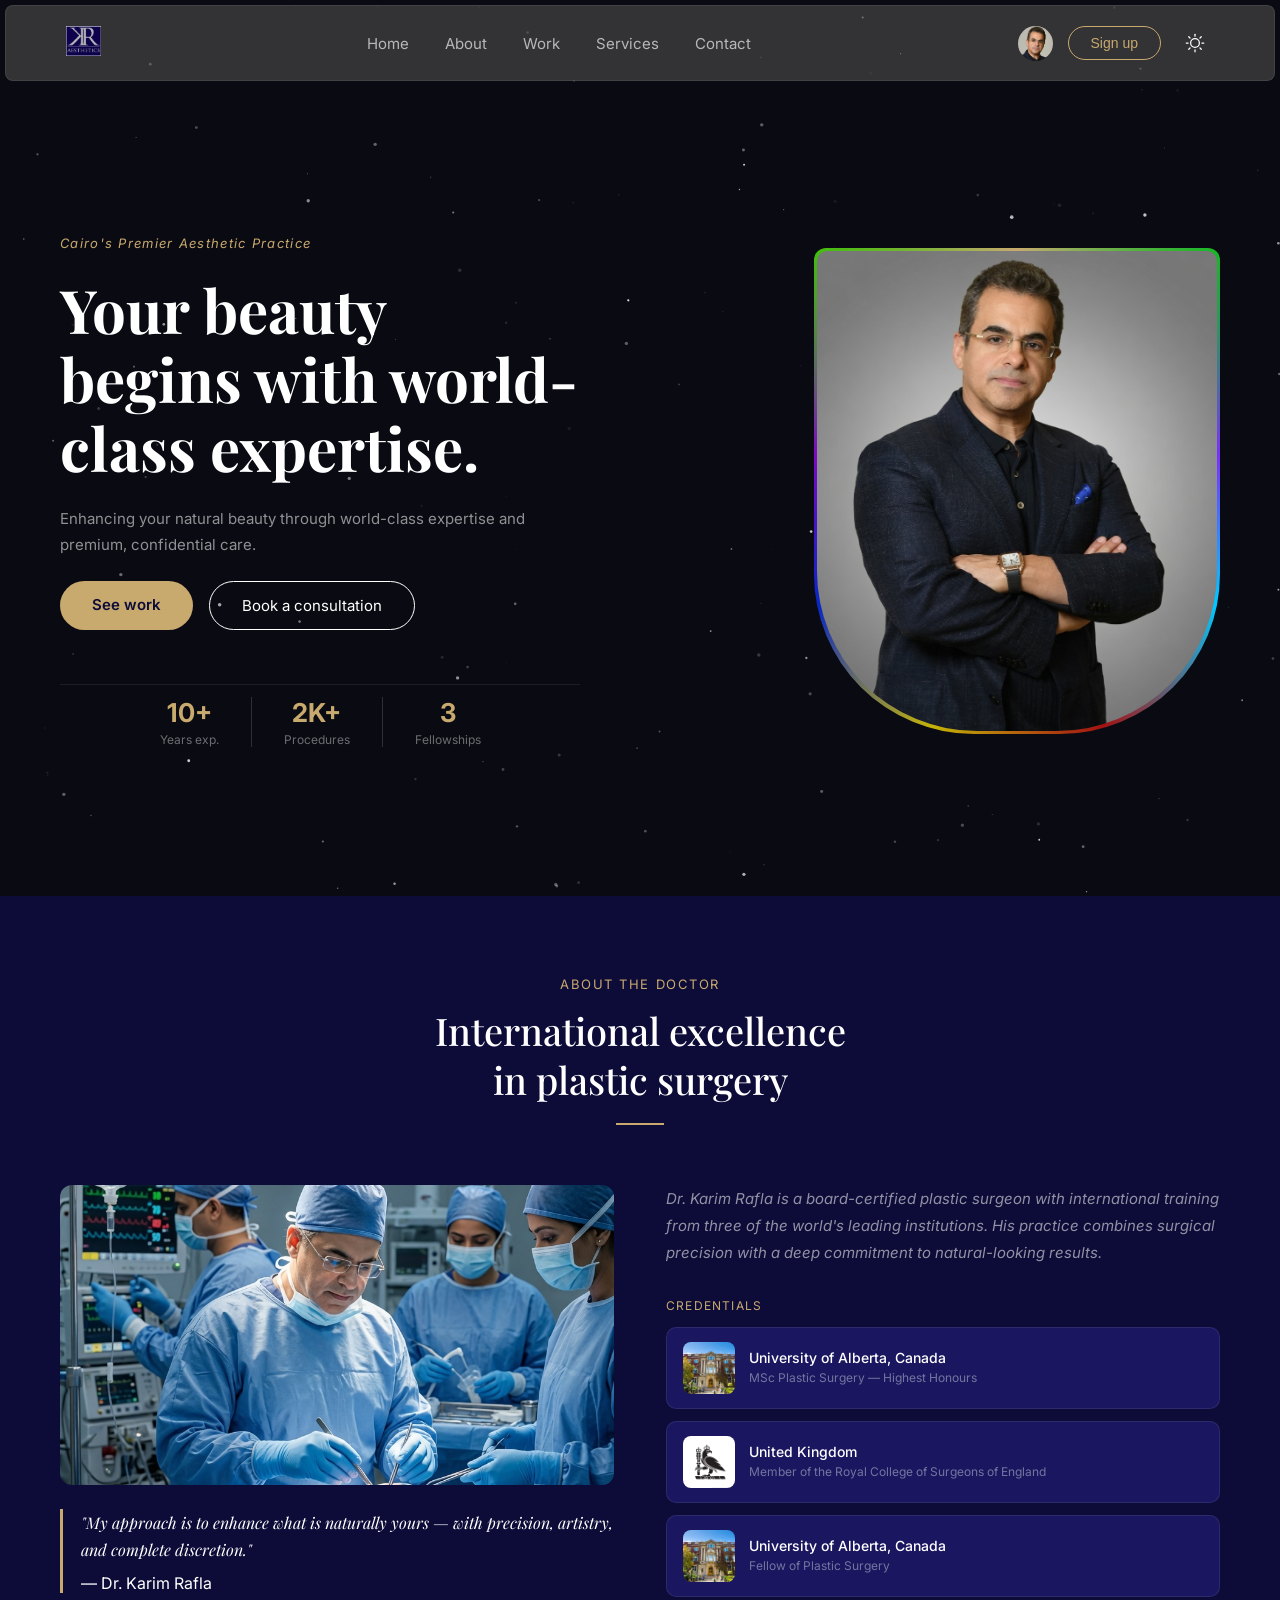
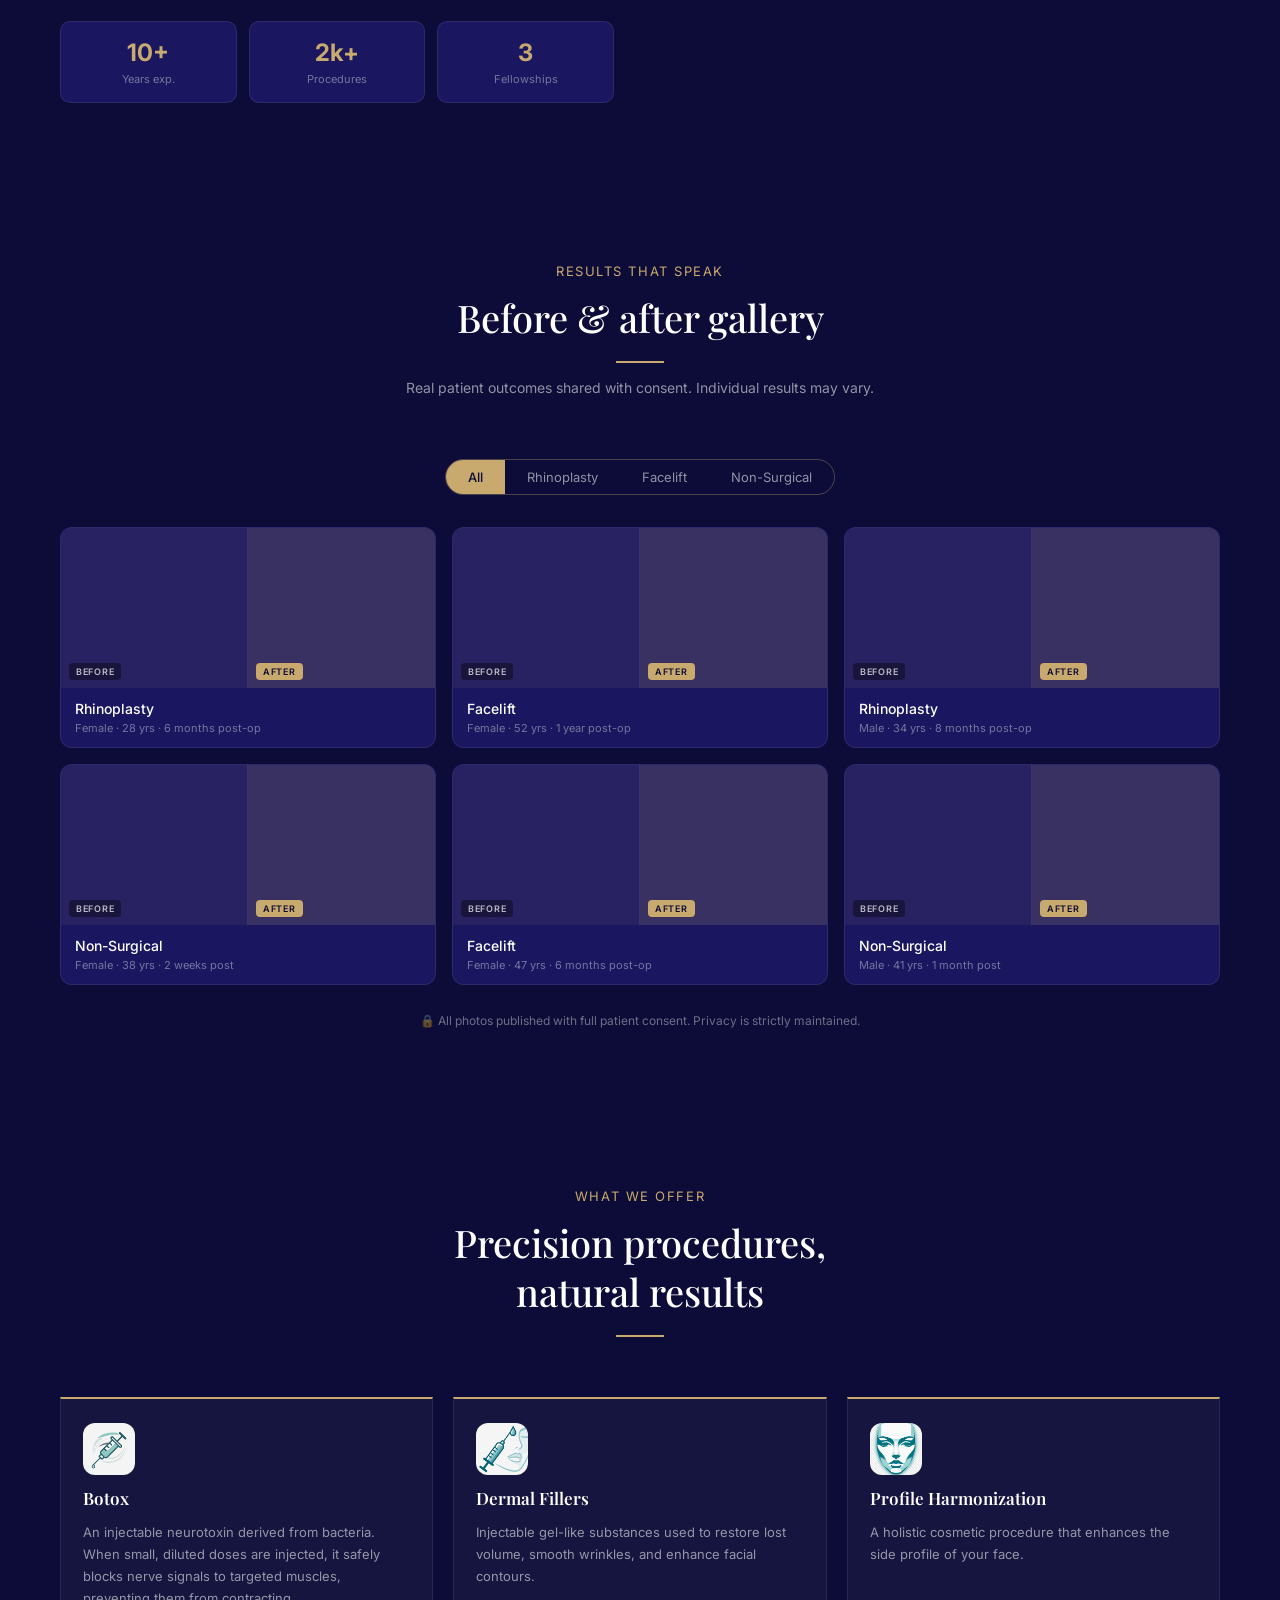
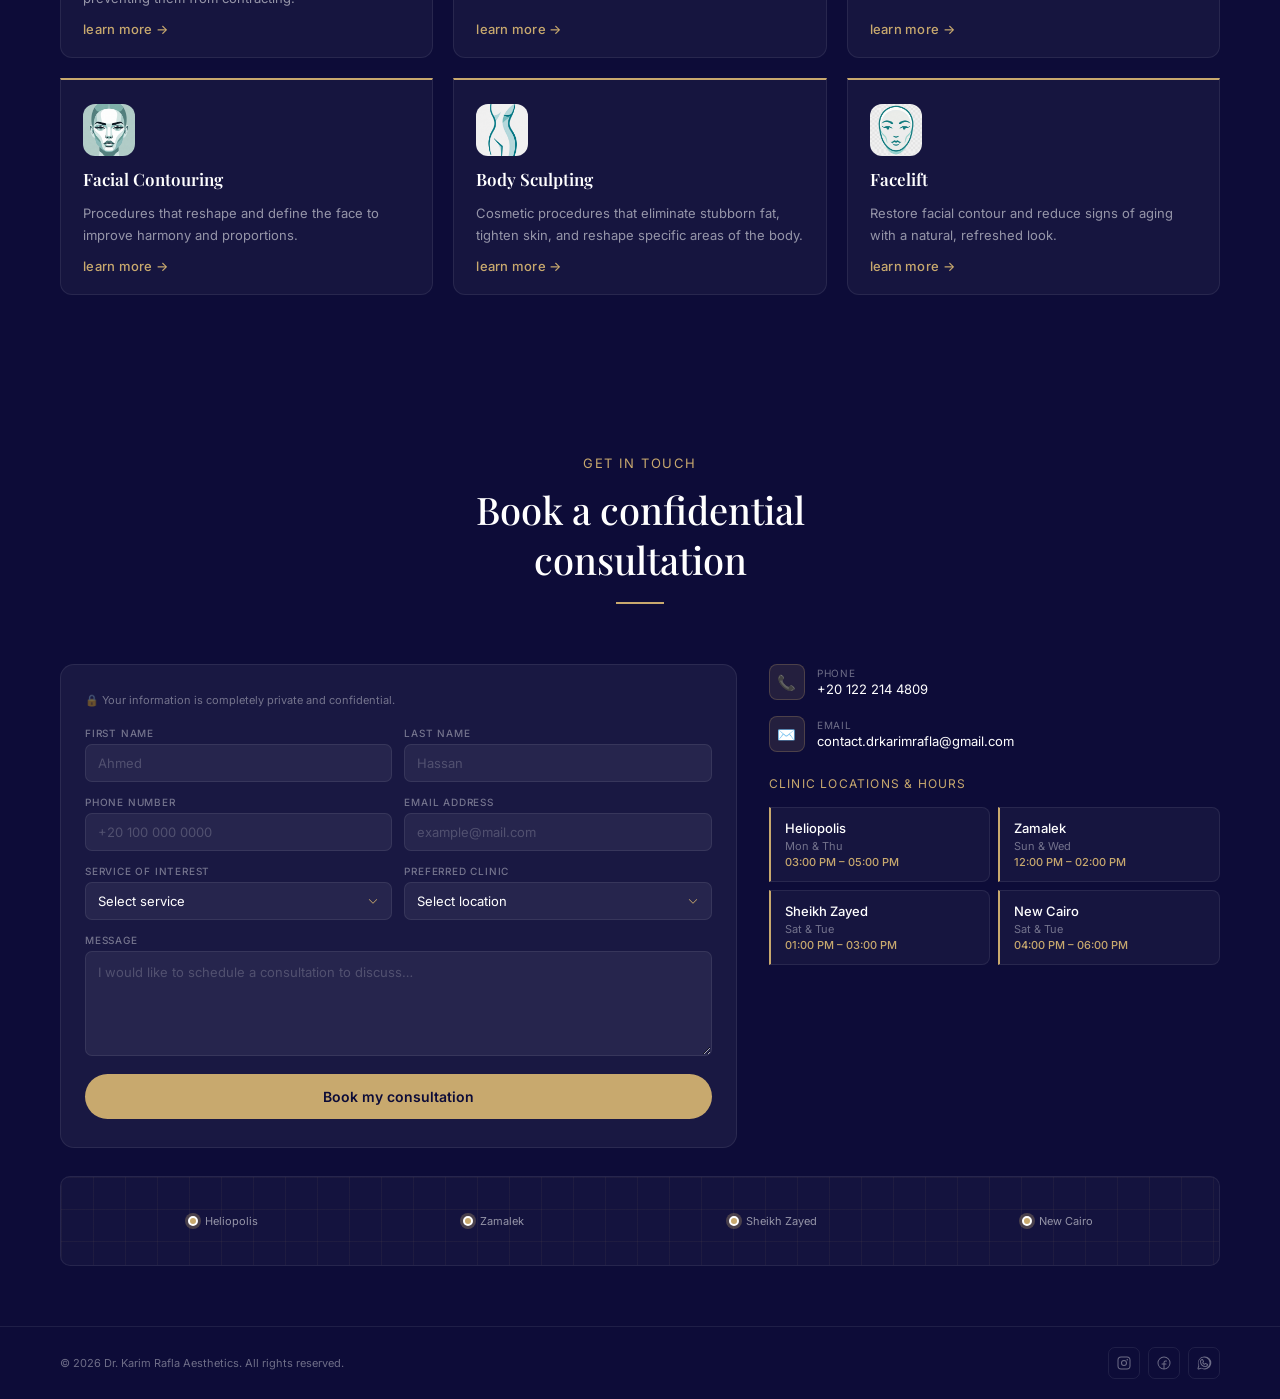
==== commit 8133f201: "some color edits" ====
--- a/index.html
+++ b/index.html
@@ -15,34 +15,6 @@
     <!-- 
         NAVBAR
         -->
-        
-        <!-- <nav class="navbar" id="main-navbar">
-        
-        <svg class="nav-list" xmlns="http://www.w3.org/2000/svg" width="32" height="32" fill="currentColor" viewBox="0 0 256 256"><path d="M224,128a8,8,0,0,1-8,8H40a8,8,0,0,1,0-16H216A8,8,0,0,1,224,128ZM40,72H216a8,8,0,0,0,0-16H40a8,8,0,0,0,0,16ZM216,184H40a8,8,0,0,0,0,16H216a8,8,0,0,0,0-16Z"></path></svg>
-        
-
-        <div class="nav-logo"><img src="materials/kr-logo.jpg" alt=""></div>
-
-        <div class="nav-links">
-            <a class="dock-item" href="#home" >Home</a>
-            <a class="dock-item" href="#about" >About</a>
-            <a class="dock-item" href="#work" >Work</a>
-            <a class="dock-item" href="#services" >Services</a>
-            <a class="dock-item" href="#contact" >Contact</a>
-        </div>
-
-        <div class="nav-right">
-            <img src="materials/dr-p-img.jpg" alt="Dr Karim Rafla">
-            <button class="nav-btn">Sign up</button>
-            <button class="theme-toggle">
-                <svg xmlns="http://www.w3.org/2000/svg" viewBox="0 0 256 256"><rect width="256" height="256" fill="none"/>
-                    <line x1="128" y1="40" x2="128" y2="16" fill="none" stroke="currentColor" stroke-linecap="round" stroke-linejoin="round" stroke-width="16"/><circle cx="128" cy="128" 
-                    r="56" fill="none" stroke="currentColor" stroke-linecap="round" stroke-linejoin="round" stroke-width="16"/><line x1="64" y1="64" x2="48" y2="48" fill="none" stroke="currentColor" stroke-linecap="round" stroke-linejoin="round" stroke-width="16"/><line x1="64" y1="192" x2="48" y2="208" fill="none" stroke="currentColor" stroke-linecap="round" stroke-linejoin="round" stroke-width="16"/><line x1="192" y1="64" x2="208" y2="48" fill="none" stroke="currentColor" stroke-linecap="round" stroke-linejoin="round" stroke-width="16"/><line x1="192" y1="192" x2="208" y2="208" fill="none" stroke="currentColor" stroke-linecap="round" stroke-linejoin="round" stroke-width="16"/><line x1="40" y1="128" x2="16" y2="128" fill="none" stroke="currentColor" stroke-linecap="round" stroke-linejoin="round" stroke-width="16"/><line x1="128" y1="216" x2="128" y2="240" fill="none" stroke="currentColor" stroke-linecap="round" stroke-linejoin="round" stroke-width="16"/><line x1="216" y1="128" x2="240" y2="128" fill="none" stroke="currentColor" stroke-linecap="round" stroke-linejoin="round" stroke-width="16"/>
-                </svg>
-            </button>
-        </div>
-
-    </nav> -->
 
     <nav class="navbar" id="main-navbar">
 
@@ -75,7 +47,7 @@
             <img src="materials/dr-p-img.jpg" alt="Dr Karim Rafla">
             <button class="nav-btn">Sign up</button>
             <button class="theme-toggle">
-            <svg xmlns="http://www.w3.org/2000/svg" viewBox="0 0 256 256">
+            <svg class="toggle-icon" xmlns="http://www.w3.org/2000/svg" fill="currentColor" viewBox="0 0 256 256">
                 <rect width="256" height="256" fill="none"/>
                 <line x1="128" y1="40" x2="128" y2="16" fill="none" stroke="currentColor" stroke-linecap="round" stroke-linejoin="round" stroke-width="16"/>
                 <circle cx="128" cy="128" r="56" fill="none" stroke="currentColor" stroke-linecap="round" stroke-linejoin="round" stroke-width="16"/>
--- a/style.css
+++ b/style.css
@@ -14,6 +14,7 @@
   --list-color: rgba(255, 255, 255, 0.55);
   --canvas-bg: #0a0a12;
   --text-primary:   #ffffff;
+  --sun-ico-color: #ffffff;
   --text-secondary: rgba(255, 255, 255, 0.55);
   --text-muted:     rgba(255, 255, 255, 0.4);
   --border-color:   rgba(255, 255, 255, 0.08);
@@ -32,11 +33,12 @@
 body.light-mode {
   --bg-primary:     #d5d5d5ef;
   --bg-secondary:   #ECEAE3;
-  --nav-bg: #7c5f1ad5;
+  --nav-bg: #b8923a;
   --nav-bg-fixed: #4c4c4cbf;
   --list-color: #58440b;
   --canvas-bg: #d4e4e3d1;
   --text-primary:   #12104A;
+  --sun-ico-color: #1a1a1a;
   --text-secondary: #5b5b5b;
   --text-muted:     rgba(18, 16, 74, 0.45);
   --border-color:   rgba(18, 16, 74, 0.1);
@@ -99,7 +101,7 @@
   border: 1px solid var(--border-color);
   background-color: var(--nav-bg);
   transition: background-color 0.3s ease;
-  border-radius: 15px;
+  border-radius: 8px;
   margin: 5px;
   transition: all 0.3s ease;
 }
@@ -107,11 +109,11 @@
 .navbar.sticky {
   position: sticky;
   top: 8px;
-  margin: 0 10px; 
+  margin: 0 10px;
   border-radius: 20px; 
   z-index: 1000;
-  background-color: var(--nav-bg-fixed); 
-  backdrop-filter: blur(6px);
+  background-color: var(--nav-bg-fixed);
+  backdrop-filter: blur(16px);
   box-shadow: 0 2px 10px rgba(0,0,0,0.5); 
   transition: all 0.3s ease;
   }
@@ -204,10 +206,10 @@
 }
 
 /* theme toggle SVG inherits color from button */
-.theme-toggle svg {
+.nav-right svg {
   width: 20px;
   height: 20px;
-  color: var(--text-primary);
+  color: var(--sun-ico-color);
   transition: color 0.3s ease;
 }
 
@@ -215,10 +217,6 @@
   cursor: pointer;
 }
 
-.nav-right svg{
-  width: 1.68rem;
-  color: #F5F3EE;
-}
 
 /* ================================
 HERO SECTION
@@ -1501,6 +1499,22 @@
 
 @media (max-width: 767px) {
 
+  .hamburger {
+    display: flex;
+  }
+
+  .nav-links {
+    display: none;
+  }
+
+  .nav-right img {
+    display: none;
+  }
+
+  .nav-btn {
+    display: none;
+  }
+
   .navbar {
     padding: 14px 20px;
     flex-wrap: wrap;
@@ -1719,26 +1733,4 @@
     text-align: center;
   }
 
-  @media (max-width: 767px) {
-
-  /* ADD THIS — it was completely missing */
-  .hamburger {
-    display: flex;
-  }
-
-  .nav-links {
-    display: none;
-  }
-
-  .nav-right img {
-    display: none;
-  }
-
-  .nav-btn {
-    display: none;
-  }
-
-  /* ... rest of your existing mobile rules ... */
-}
-
 }
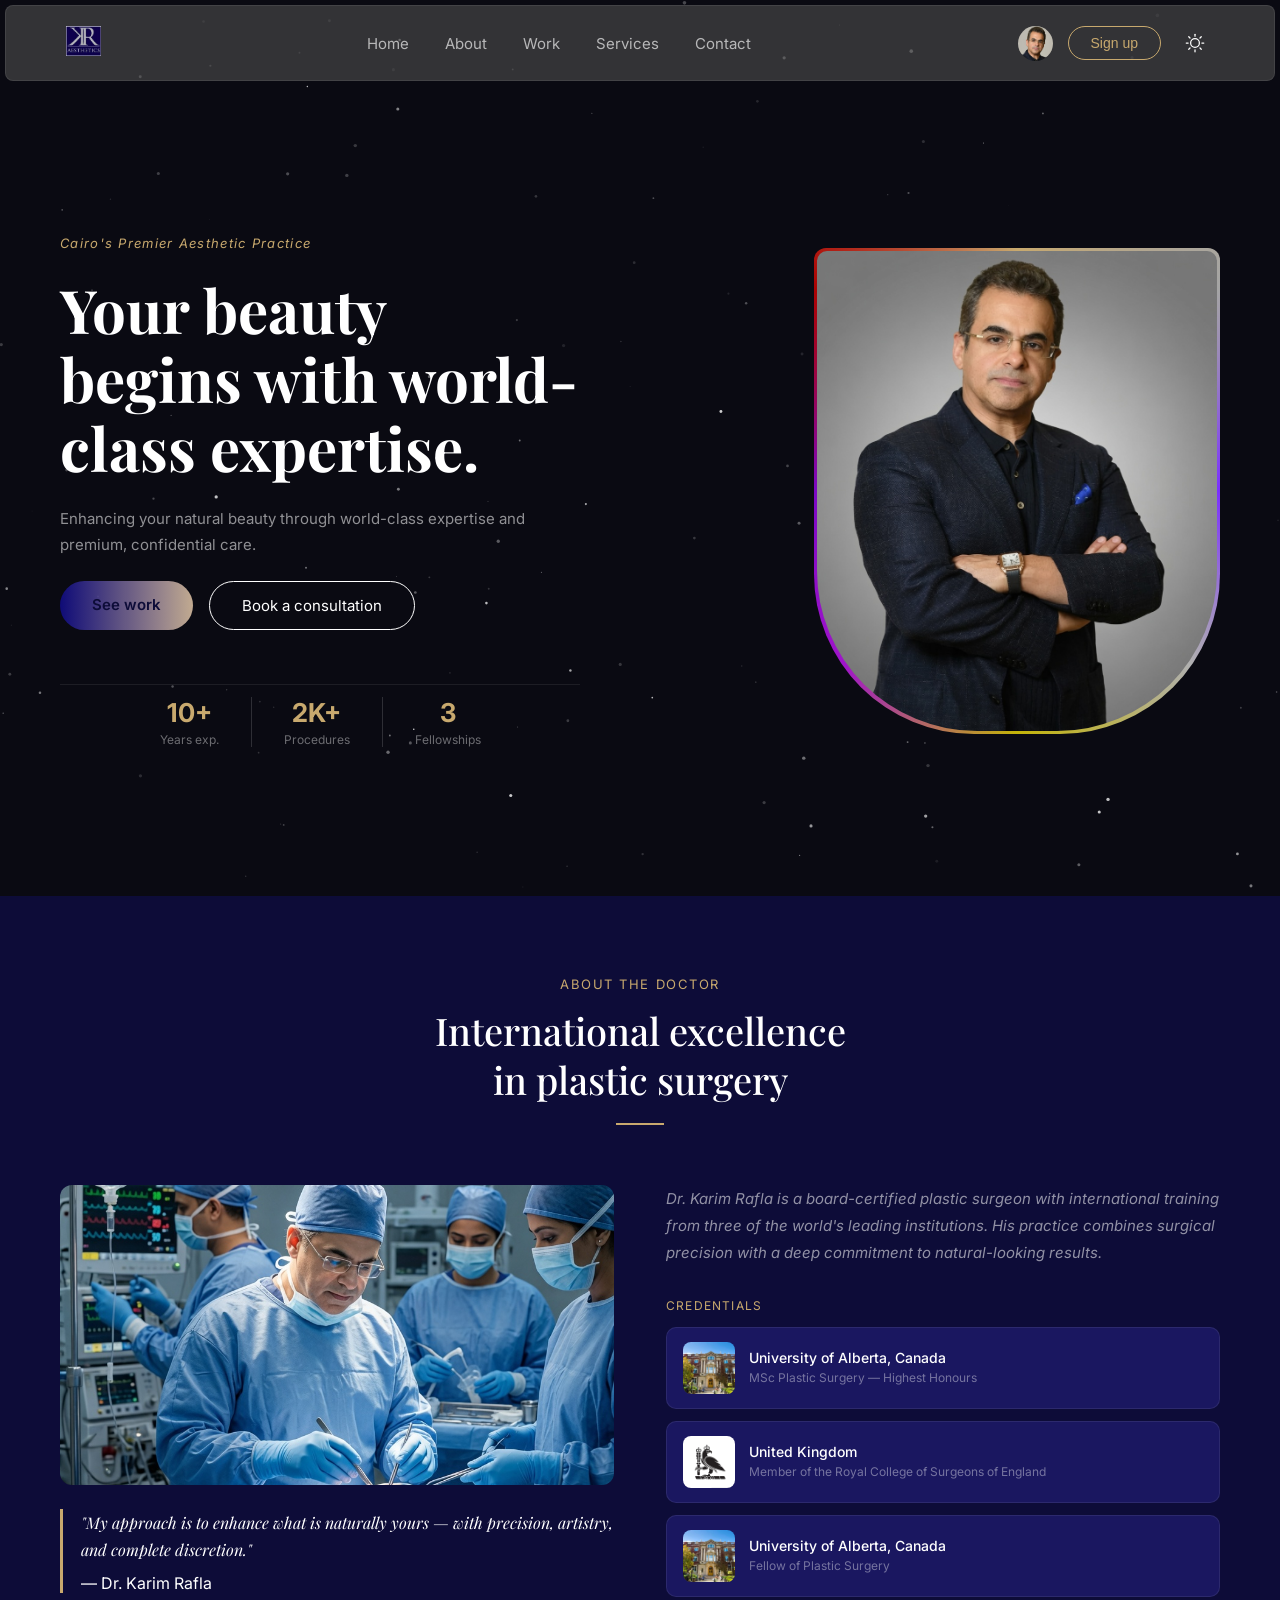
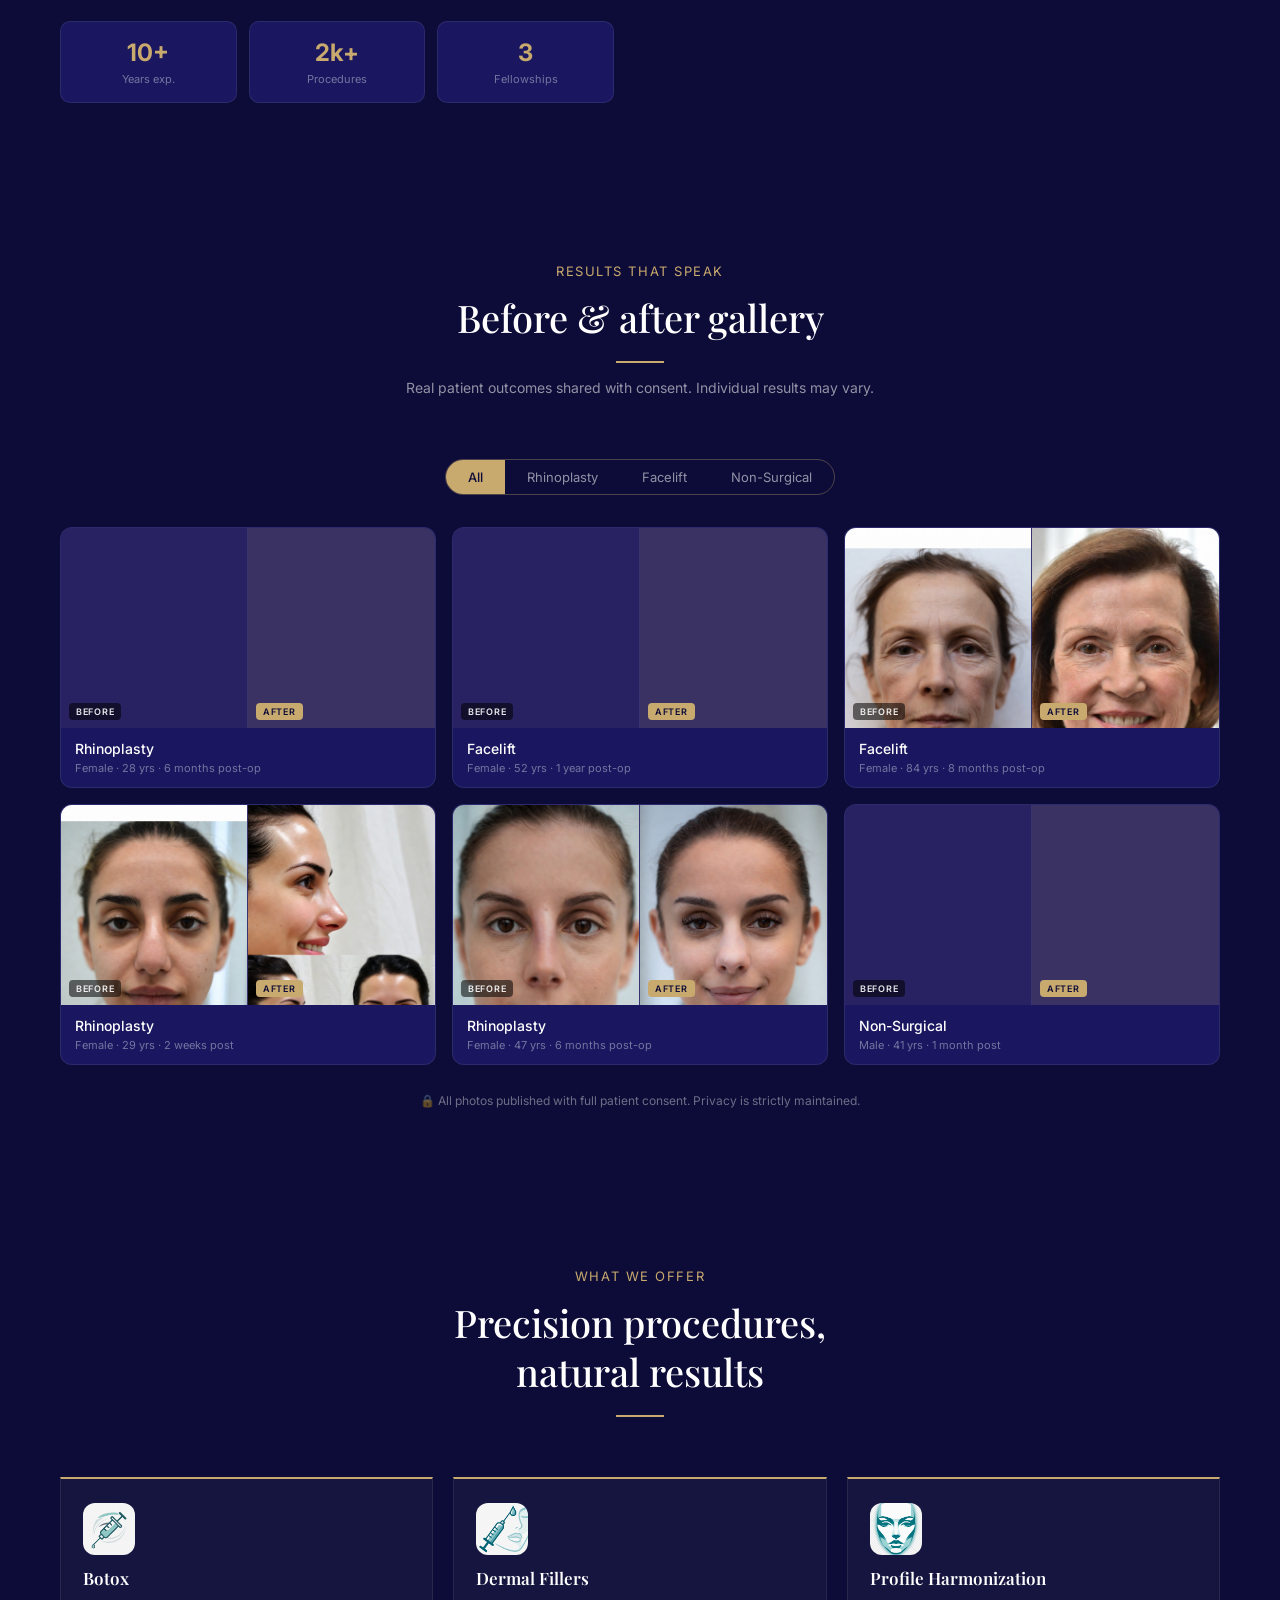
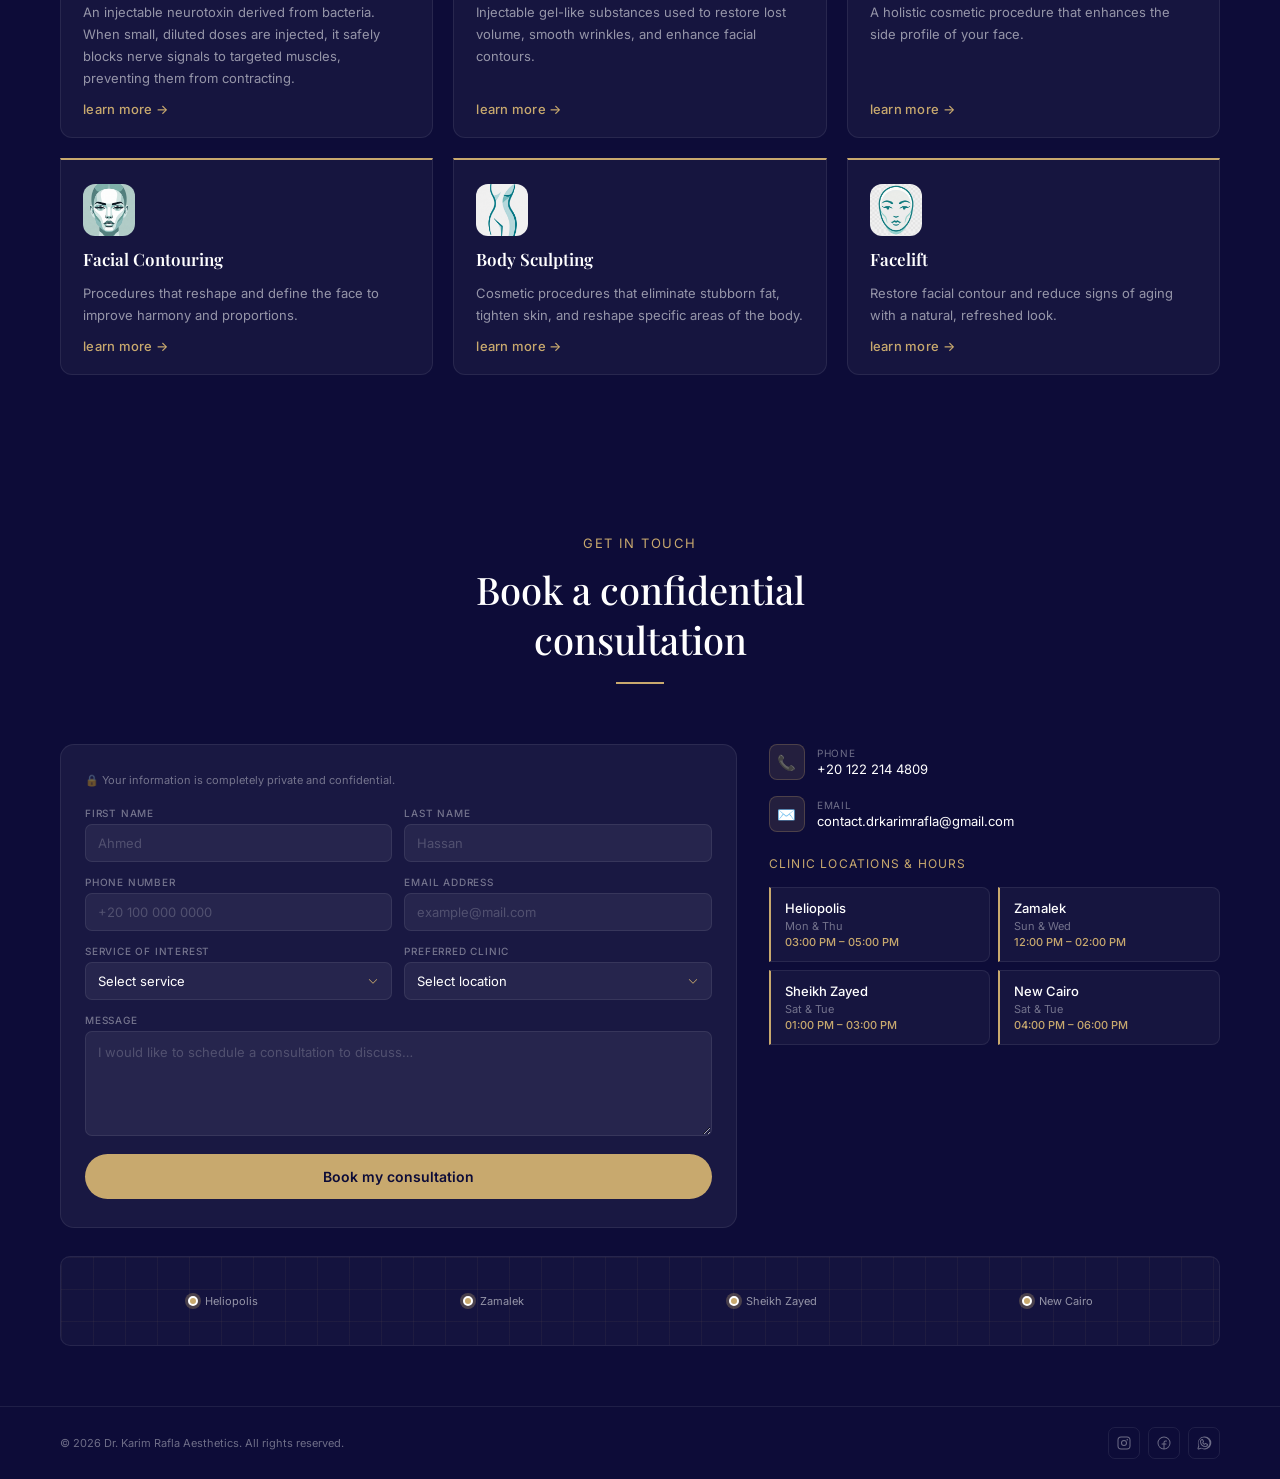
==== commit f63bac22: "adding real pictures to the B&A Gallery, adding a gradiant background to the work btn in hero sectio" ====
--- a/index.html
+++ b/index.html
@@ -342,44 +342,68 @@
             <div class="gallery-card" data-category="rhinoplasty">
             <div class="ba-pair">
                 <div class="ba-side">
-                <span class="ba-label before-label">Before</span>
+                    <img 
+                    class="ba-img" 
+                    src="materials/Before-facelift.jpg" 
+                    alt="Before facelift">
+                    <span class="ba-label before-label">Before</span>
                 </div>
                 <div class="ba-side ba-after-side">
-                <span class="ba-label after-label">After</span>
+                    <img 
+                    class="ba-img" 
+                    src="materials/afterFacelift.jpg" 
+                    alt="After facelift">
+                    <span class="ba-label after-label">After</span>
                 </div>
             </div>
             <div class="gallery-card-info">
-                <p class="gallery-card-title">Rhinoplasty</p>
-                <p class="gallery-card-meta">Male · 34 yrs · 8 months post-op</p>
+                <p class="gallery-card-title">Facelift</p>
+                <p class="gallery-card-meta">Female · 84 yrs · 8 months post-op</p>
             </div>
             </div>
 
             <div class="gallery-card" data-category="non-surgical">
             <div class="ba-pair">
                 <div class="ba-side">
-                <span class="ba-label before-label">Before</span>
+                    <img
+                    class="ba-img" 
+                    src="/materials/B-Rhinoplasty.jpg" 
+                    alt="before Rhinoplasty">
+                    <span class="ba-label before-label">Before</span>
                 </div>
                 <div class="ba-side ba-after-side">
-                <span class="ba-label after-label">After</span>
+                    <img
+                    class="ba-img" 
+                    src="/materials/A-Rhinoplasty.jpg" 
+                    alt="after Rhinoplasty">
+                    <span class="ba-label after-label">After</span>
                 </div>
             </div>
             <div class="gallery-card-info">
-                <p class="gallery-card-title">Non-Surgical</p>
-                <p class="gallery-card-meta">Female · 38 yrs · 2 weeks post</p>
+                <p class="gallery-card-title">Rhinoplasty</p>
+                <p class="gallery-card-meta">Female · 29 yrs · 2 weeks post</p>
             </div>
             </div>
 
             <div class="gallery-card" data-category="facelift">
             <div class="ba-pair">
                 <div class="ba-side">
-                <span class="ba-label before-label">Before</span>
+                    <img
+                    class="ba-img" 
+                    src="/materials/Rhinoplasty-b.jpg" 
+                    alt="bofore Rhinoplasty">
+                    <span class="ba-label before-label">Before</span>
                 </div>
                 <div class="ba-side ba-after-side">
-                <span class="ba-label after-label">After</span>
+                    <img
+                    class="ba-img" 
+                    src="/materials/Rhinoplasty-a.jpg"
+                    alt="after Rhinoplasty">
+                    <span class="ba-label after-label">After</span>
                 </div>
             </div>
             <div class="gallery-card-info">
-                <p class="gallery-card-title">Facelift</p>
+                <p class="gallery-card-title">Rhinoplasty</p>
                 <p class="gallery-card-meta">Female · 47 yrs · 6 months post-op</p>
             </div>
             </div>
--- a/style.css
+++ b/style.css
@@ -20,6 +20,7 @@
   --border-color:   rgba(255, 255, 255, 0.08);
   --stat-border:    rgba(255, 255, 255, 0.15);
   --gold:           #C8A96E;
+  --sign-btn-color: #C8A96E;
   --nav-link-color: rgba(255, 255, 255, 0.65);
 }
 
@@ -44,6 +45,7 @@
   --border-color:   rgba(18, 16, 74, 0.1);
   --stat-border:    rgba(18, 16, 74, 0.15);
   --gold:           #B8923A;
+  --sign-btn-color: #17181a;
   --nav-link-color: rgba(18, 16, 74, 0.7);
 }
 
@@ -179,10 +181,10 @@
 
 .nav-btn {
   background: transparent;
-  border: 1.5px solid var(--gold);
+  border: 1.5px solid var(--sign-btn-color);
   border-radius: 24px;
   padding: 8px 22px;
-  color: var(--gold);
+  color: var(--sign-btn-color);
   font-size: 14px;
   cursor: pointer;
 }
@@ -292,7 +294,9 @@
 }
 
 .btn-primary {
-  background: var(--gold);
+  background: linear-gradient(to right, rgba(17, 12, 154, 0.750), #e1c6a7da, rgb(17, 12, 154, 0.750));
+  background-size: 200% 100%;
+  background-position: 0% 0%;
   color: var(--bg-primary);
   border: none;
   border-radius: 32px;
@@ -300,7 +304,11 @@
   font-size: 15px;
   font-weight: 600;
   cursor: pointer;
-  transition: opacity 0.2s ease;
+  transition: all 400ms ease;
+}
+
+.btn-primary:hover{
+  background-position: 100%;
 }
 
 .btn-secondary {
@@ -393,14 +401,13 @@
   background: conic-gradient(
     from var(--angle),
     #C8A96E,
-    #17b727,
+    #a5a5a5,
     #7B2FFF,
-    #00C9FF,
-    #a41212,
+    #b0b0b0,
     #c4b408,
-    #0827c4,
+    #a015cb,
     #7c08c4,
-    #42bd0d,
+    #ac0303,
     #C8A96E
   );
 
@@ -713,11 +720,14 @@
 .ba-pair {
   display: grid;
   grid-template-columns: 1fr 1fr;
-  height: 160px;
+  height: 200px;
 }
 
 .ba-side {
   position: relative;
+  overflow: hidden;
+  /* clips the image to this box — 
+     without this, the image spills outside */
   background: rgba(200, 169, 110, 0.08);
   /* position: relative is required so that
      the label inside can use position: absolute
@@ -728,12 +738,42 @@
   border-right: 1px solid var(--border-color);
 }
 
-.ba-after-side {
-  background: rgba(200, 169, 110, 0.18);
-  border-right: none;
-}
-
+.ba-img {
+  position: absolute;
+  /* takes the image out of normal flow
+     so it fills the entire ba-side box */
+  inset: 0;
+  /* shorthand for top:0; right:0; bottom:0; left:0
+     stretches the image to fill parent completely */
+  width: 100%;
+  height: 100%;
+  object-fit: cover;
+  /* crops smartly to fill the box
+     without stretching or distorting */
+  object-position: center top;
+  /* keeps the top of the image (the face)
+     in frame when cropping happens
+     change to 'center center' if the subject
+     is in the middle of the photo */
+  transition: transform 0.4s ease;
+  /* smooth zoom on hover — coming next */
+}
+
+.gallery-card:hover .ba-img {
+  transform: scale(1.04);
+  /* subtle zoom when hovering the whole card
+     overflow: hidden on .ba-side clips it cleanly
+     so it doesn't bleed outside the box */
+}
+
+/* label must be above the image */
 .ba-label {
+  position: absolute;
+  /* pins the label to a corner of ba-side */
+  bottom: 8px;
+  left: 8px;
+  z-index: 1;
+  /* z-index: 1 lifts label above the image */
   font-size: 9px;
   text-transform: uppercase;
   letter-spacing: 0.08em;
@@ -742,9 +782,16 @@
   font-weight: 600;
 }
 
+
+.ba-after-side {
+  background: rgba(200, 169, 110, 0.18);
+  border-right: none;
+}
+
 .before-label {
-  background: rgba(0, 0, 0, 0.4);
-  color: rgba(255, 255, 255, 0.7);
+  background: rgba(0, 0, 0, 0.55);
+  color: rgba(255, 255, 255, 0.9);
+  /* dark pill on dark photo — readable */
 }
 
 .after-label {
@@ -1666,9 +1713,9 @@
   }
 
   .gallery-grid {
-    grid-template-columns: 1fr 1fr;
-    /* 2 columns on mobile — cards are small
-       enough to fit two across */
+    display: flex;
+    flex-direction: column;
+    gap: 16px;
   }
 
   .gallery-tabs {
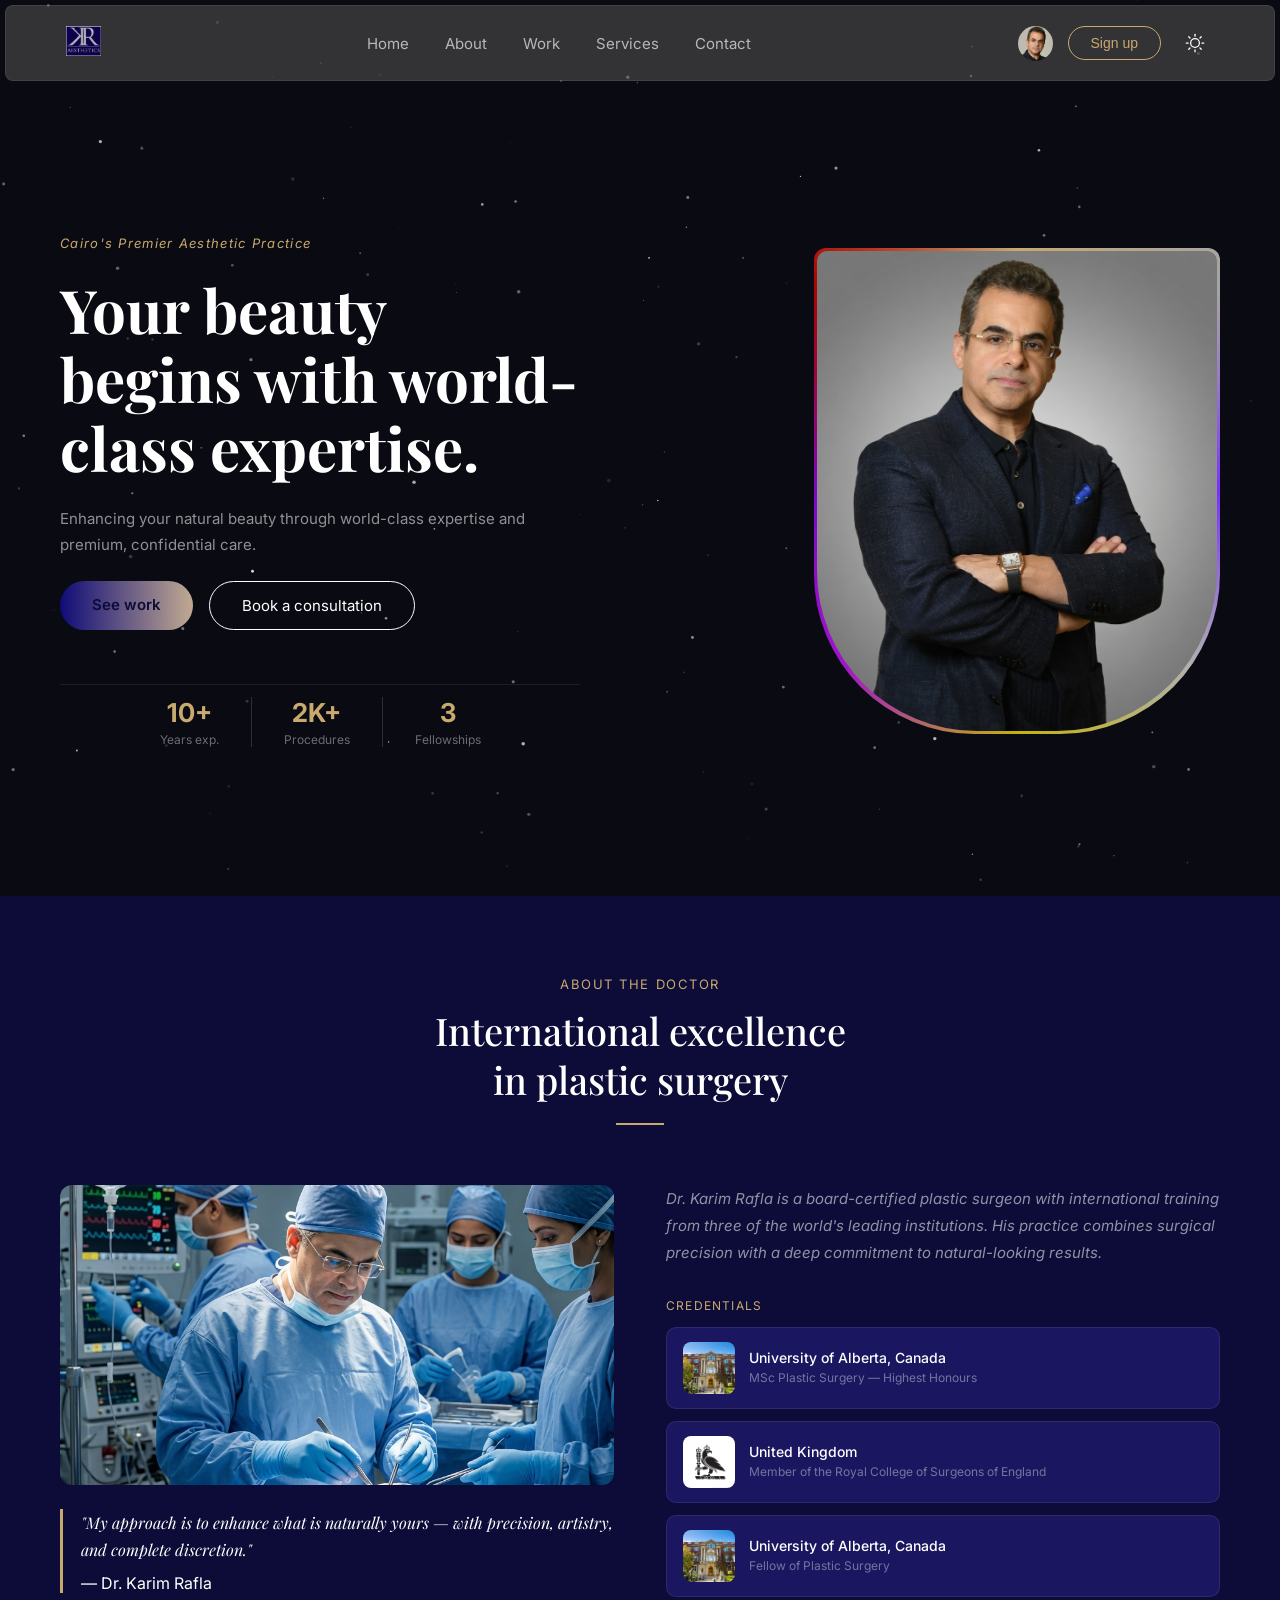
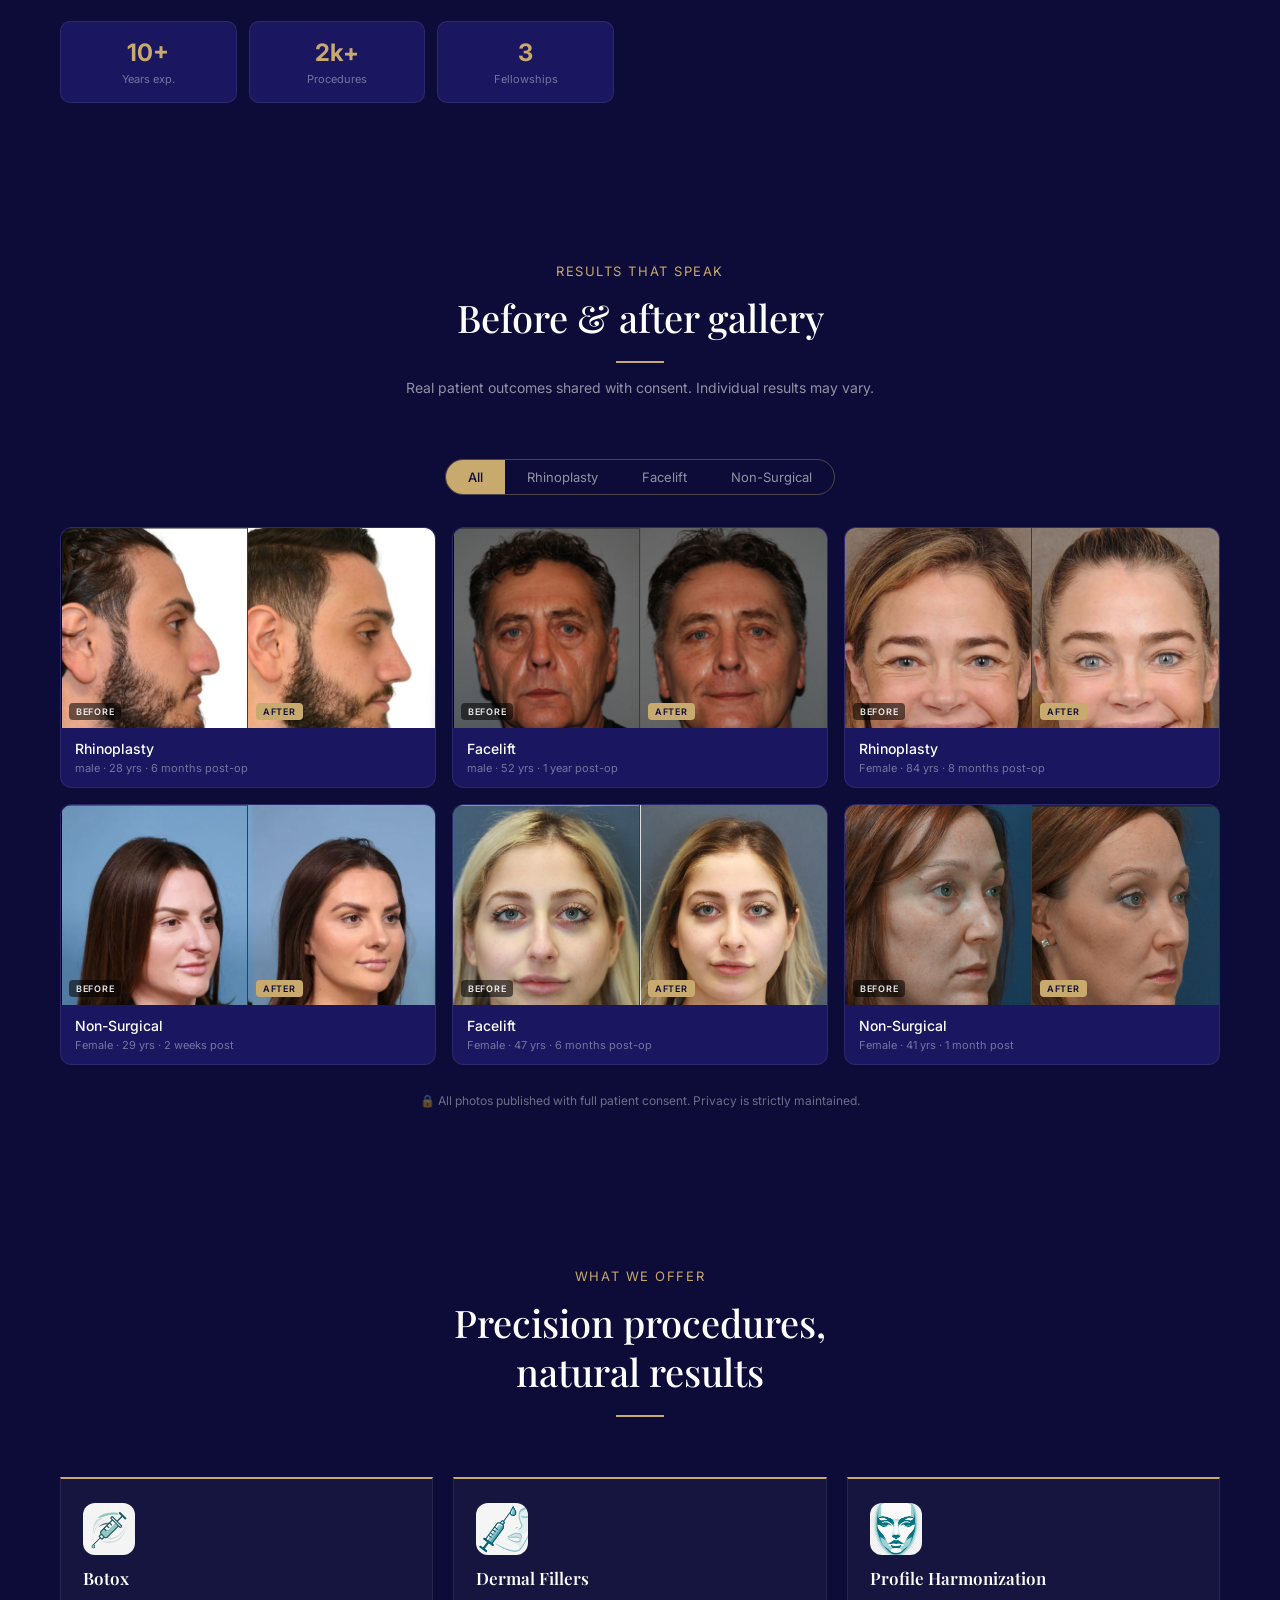
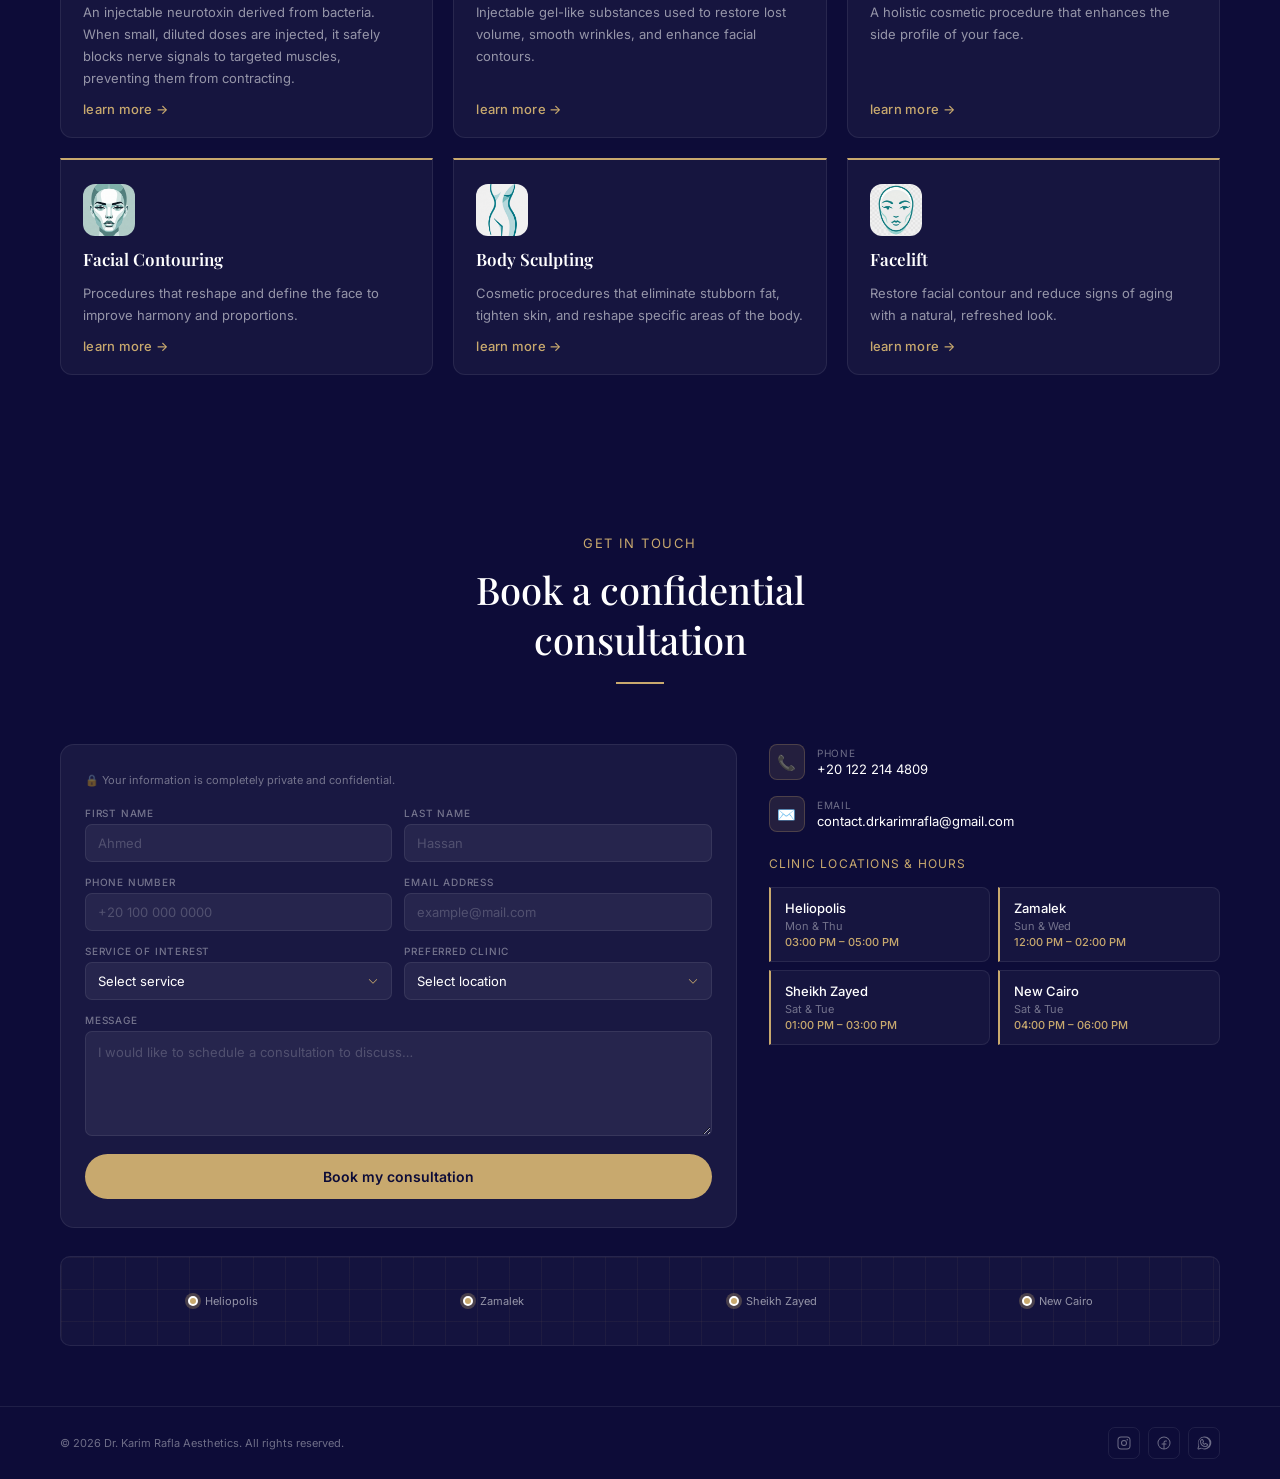
==== commit 82e5e200: "claening the indentaions to look better!" ====
--- a/index.html
+++ b/index.html
@@ -12,10 +12,10 @@
 </head>
 <body>
     <canvas id="starCanvas"></canvas>
-    <!-- 
+
+    <!-----------
         NAVBAR
-        -->
-
+    ------------>
     <nav class="navbar" id="main-navbar">
 
         <!-- hamburger — visible on mobile only -->
@@ -64,10 +64,9 @@
 
     </nav>
 
-        <!-- MOBILE MENU OVERLAY -->
-        <!-- sits outside the nav, covers the whole screen -->
-        <div class="mobile-menu" id="mobile-menu">
-
+    <!-- MOBILE MENU OVERLAY -->
+    <!-- sits outside the nav, covers the whole screen -->
+    <div class="mobile-menu" id="mobile-menu">
         <!-- floating card -->
         <div class="mobile-menu-card">
 
@@ -88,67 +87,76 @@
             <!-- nav links as a 2x3 grid of cards -->
             <div class="mobile-menu-grid">
 
-            <a href="#home" class="mobile-menu-item" id="menu-link">
-                <div class="mobile-menu-icon">
-                <svg xmlns="http://www.w3.org/2000/svg" width="24" height="24" fill="currentColor" viewBox="0 0 256 256">
-                    <path d="M224,115.55V208a16,16,0,0,1-16,16H168a16,16,0,0,1-16-16V168a8,8,0,0,0-8-8H112a8,8,0,0,0-8,8v40a16,16,0,0,1-16,16H48a16,16,0,0,1-16-16V115.55a16,16,0,0,1,5.17-11.78l80-75.48.11-.11a16,16,0,0,1,21.53,0,1.14,1.14,0,0,0,.11.11l80,75.48A16,16,0,0,1,224,115.55Z"/>
-                </svg>
-                </div>
-                <span>Home</span>
-            </a>
-
-            <a href="#about" class="mobile-menu-item">
-                <div class="mobile-menu-icon">
-                <svg xmlns="http://www.w3.org/2000/svg" width="24" height="24" fill="currentColor" viewBox="0 0 256 256">
-                    <path d="M230.92,212c-15.23-26.33-38.7-45.21-66.09-54.16a72,72,0,1,0-73.66,0C63.78,166.78,40.31,185.66,25.08,212a8,8,0,1,0,13.85,8c18.84-32.56,52.14-52,89.07-52s70.23,19.44,89.07,52a8,8,0,1,0,13.85-8Z"/>
-                </svg>
-                </div>
-                <span>About</span>
-            </a>
-
-            <a href="#work" class="mobile-menu-item">
-                <div class="mobile-menu-icon">
-                <svg xmlns="http://www.w3.org/2000/svg" width="24" height="24" fill="currentColor" viewBox="0 0 256 256">
-                    <path d="M216,40H40A16,16,0,0,0,24,56V200a16,16,0,0,0,16,16H216a16,16,0,0,0,16-16V56A16,16,0,0,0,216,40ZM40,56H216V96H40ZM40,200V112H216v88Z"/>
-                </svg>
-                </div>
-                <span>Work</span>
-            </a>
-
-            <a href="#services" class="mobile-menu-item">
-                <div class="mobile-menu-icon">
-                <svg xmlns="http://www.w3.org/2000/svg" width="24" height="24" fill="currentColor" viewBox="0 0 256 256">
-                    <path d="M243.31,136,144,36.69a16,16,0,0,0-22.62,0l-10.35,10.35-16.57-4.46a16,16,0,0,0-19.64,11.07h0L70.75,70.76,53.54,75.3a16,16,0,0,0-11.07,19.64l4.45,16.53L36.68,121.78a16,16,0,0,0,0,22.63L136,243.31a16,16,0,0,0,22.63,0l84.68-84.68A16,16,0,0,0,243.31,136Z"/>
-                </svg>
-                </div>
-                <span>Services</span>
-            </a>
-
-            <a href="#contact" class="mobile-menu-item">
-                <div class="mobile-menu-icon">
-                <svg xmlns="http://www.w3.org/2000/svg" width="24" height="24" fill="currentColor" viewBox="0 0 256 256">
-                    <path d="M222.37,158.46l-47.11-21.11-.13-.06a16,16,0,0,0-15.17,1.4,8.12,8.12,0,0,0-.75.56L134.87,160c-15.42-7.49-31.34-23.29-38.83-38.56l20.78-24.71c.2-.25.39-.5.57-.77a16,16,0,0,0,1.32-15.06l-.06-.13L97.54,33.64a16,16,0,0,0-16.62-9.52A56.26,56.26,0,0,0,32,80c0,79.4,64.6,144,144,144a56.26,56.26,0,0,0,55.88-48.92A16,16,0,0,0,222.37,158.46Z"/>
-                </svg>
-                </div>
-                <span>Contact</span>
-            </a>
-
-            <a href="#" class="mobile-menu-item" id="mobile-theme-toggle">
-                <div class="mobile-menu-icon" id="mobile-theme-icon">
-                <svg xmlns="http://www.w3.org/2000/svg" width="24" height="24" fill="currentColor" viewBox="0 0 256 256">
-                    <path d="M233.54,142.23a8,8,0,0,0-8-2,88.08,88.08,0,0,1-109.8-109.8,8,8,0,0,0-10-10,104.84,104.84,0,0,0-52.91,37A104,104,0,0,0,136,224a103.09,103.09,0,0,0,62.52-20.88,104.84,104.84,0,0,0,37-52.91A8,8,0,0,0,233.54,142.23Z"/>
-                </svg>
-                </div>
-                <span id="mobile-theme-label">Theme</span>
-            </a>
-
-            </div>
+                <a href="#home" class="mobile-menu-item" id="menu-link">
+                    <div class="mobile-menu-icon">
+                    <svg xmlns="http://www.w3.org/2000/svg" width="24" height="24" fill="currentColor" viewBox="0 0 256 256">
+                        <path d="M224,115.55V208a16,16,0,0,1-16,16H168a16,16,0,0,1-16-16V168a8,8,0,0,0-8-8H112a8,8,0,0,0-8,8v40a16,16,0,0,1-16,16H48a16,16,0,0,1-16-16V115.55a16,16,0,0,1,5.17-11.78l80-75.48.11-.11a16,16,0,0,1,21.53,0,1.14,1.14,0,0,0,.11.11l80,75.48A16,16,0,0,1,224,115.55Z"/>
+                    </svg>
+                    </div>
+                    <span>Home</span>
+                </a>
+
+                <a href="#about" class="mobile-menu-item">
+                    <div class="mobile-menu-icon">
+                    <svg xmlns="http://www.w3.org/2000/svg" width="24" height="24" fill="currentColor" viewBox="0 0 256 256">
+                        <path d="M230.92,212c-15.23-26.33-38.7-45.21-66.09-54.16a72,72,0,1,0-73.66,0C63.78,166.78,40.31,185.66,25.08,212a8,8,0,1,0,13.85,8c18.84-32.56,52.14-52,89.07-52s70.23,19.44,89.07,52a8,8,0,1,0,13.85-8Z"/>
+                    </svg>
+                    </div>
+                    <span>About</span>
+                </a>
+
+                <a href="#work" class="mobile-menu-item">
+                    <div class="mobile-menu-icon">
+                    <svg xmlns="http://www.w3.org/2000/svg" width="24" height="24" fill="currentColor" viewBox="0 0 256 256">
+                        <path d="M216,40H40A16,16,0,0,0,24,56V200a16,16,0,0,0,16,16H216a16,16,0,0,0,16-16V56A16,16,0,0,0,216,40ZM40,56H216V96H40ZM40,200V112H216v88Z"/>
+                    </svg>
+                    </div>
+                    <span>Work</span>
+                </a>
+
+                <a href="#services" class="mobile-menu-item">
+                    <div class="mobile-menu-icon">
+                    <svg xmlns="http://www.w3.org/2000/svg" width="24" height="24" fill="currentColor" viewBox="0 0 256 256">
+                        <path d="M243.31,136,144,36.69a16,16,0,0,0-22.62,0l-10.35,10.35-16.57-4.46a16,16,0,0,0-19.64,11.07h0L70.75,70.76,53.54,75.3a16,16,0,0,0-11.07,19.64l4.45,16.53L36.68,121.78a16,16,0,0,0,0,22.63L136,243.31a16,16,0,0,0,22.63,0l84.68-84.68A16,16,0,0,0,243.31,136Z"/>
+                    </svg>
+                    </div>
+                    <span>Services</span>
+                </a>
+
+                <a href="#contact" class="mobile-menu-item">
+                    <div class="mobile-menu-icon">
+                    <svg xmlns="http://www.w3.org/2000/svg" width="24" height="24" fill="currentColor" viewBox="0 0 256 256">
+                        <path d="M222.37,158.46l-47.11-21.11-.13-.06a16,16,0,0,0-15.17,1.4,8.12,8.12,0,0,0-.75.56L134.87,160c-15.42-7.49-31.34-23.29-38.83-38.56l20.78-24.71c.2-.25.39-.5.57-.77a16,16,0,0,0,1.32-15.06l-.06-.13L97.54,33.64a16,16,0,0,0-16.62-9.52A56.26,56.26,0,0,0,32,80c0,79.4,64.6,144,144,144a56.26,56.26,0,0,0,55.88-48.92A16,16,0,0,0,222.37,158.46Z"/>
+                    </svg>
+                    </div>
+                    <span>Contact</span>
+                </a>
+
+                <a href="#" class="mobile-menu-item" id="mobile-theme-toggle">
+                    <div class="mobile-menu-icon" id="mobile-theme-icon">
+                    <svg xmlns="http://www.w3.org/2000/svg" width="24" height="24" fill="currentColor" viewBox="0 0 256 256">
+                        <path d="M233.54,142.23a8,8,0,0,0-8-2,88.08,88.08,0,0,1-109.8-109.8,8,8,0,0,0-10-10,104.84,104.84,0,0,0-52.91,37A104,104,0,0,0,136,224a103.09,103.09,0,0,0,62.52-20.88,104.84,104.84,0,0,0,37-52.91A8,8,0,0,0,233.54,142.23Z"/>
+                    </svg>
+                    </div>
+                    <span id="mobile-theme-label">Theme</span>
+                </a>
+
+            </div>
+            
         </div>
     </div>
 
-    <!--
-         HERO 
-    -->
+
+
+
+
+
+
+
+
+    <!----------------
+         HERO SECTION
+    ----------------->
 
     <section class="hero" id="home">
         <div class="hero-left">
@@ -182,9 +190,18 @@
         </div>
     </section>
 
-    <!-- 
-        ABOUT
-    -->
+
+
+
+
+
+
+
+
+
+    <!----------------
+        ABOUT SECTION
+    ----------------->
 
     <section class="about" id="about">
 
@@ -197,94 +214,96 @@
 
         <!-- Two column content area -->
         <div class="about-grid">
-
             <!-- LEFT COLUMN -->
             <div class="about-left">
-
-            <!-- Doctor photo -->
-            <img 
-                class="about-img" 
-                src="materials/dr-in-op.jpg" 
-                alt="Dr. Karim Rafla in surgery">
-
-            <!-- Italic quote with gold left border -->
-            <blockquote class="about-quote">
-                <p>"My approach is to enhance what is naturally yours — with precision, artistry, and complete discretion."</p>
-                — Dr. Karim Rafla
-            </blockquote>
-
-            <!-- Stat boxes row -->
-            <div class="about-stats">
-                <div class="about-stat-box">
-                <span class="about-stat-number">10+</span>
-                <span class="about-stat-label">Years exp.</span>
-                </div>
-                <div class="about-stat-box">
-                <span class="about-stat-number">2k+</span>
-                <span class="about-stat-label">Procedures</span>
-                </div>
-                <div class="about-stat-box">
-                <span class="about-stat-number">3</span>
-                <span class="about-stat-label">Fellowships</span>
-                </div>
-            </div>
-
+                <!-- Doctor photo -->
+                <img 
+                    class="about-img" 
+                    src="materials/dr-in-op.jpg" 
+                    alt="Dr. Karim Rafla in surgery">
+
+                <!-- Italic quote with gold left border -->
+                <blockquote class="about-quote">
+                    <p>"My approach is to enhance what is naturally yours — with precision, artistry, and complete discretion."</p>
+                    — Dr. Karim Rafla
+                </blockquote>
+
+                <!-- Stat boxes row -->
+                <div class="about-stats">
+                    <div class="about-stat-box">
+                    <span class="about-stat-number">10+</span>
+                    <span class="about-stat-label">Years exp.</span>
+                    </div>
+                    <div class="about-stat-box">
+                    <span class="about-stat-number">2k+</span>
+                    <span class="about-stat-label">Procedures</span>
+                    </div>
+                    <div class="about-stat-box">
+                    <span class="about-stat-number">3</span>
+                    <span class="about-stat-label">Fellowships</span>
+                    </div>
+                </div>
             </div>
 
             <!-- RIGHT COLUMN -->
             <div class="about-right">
-
-            <!-- Bio paragraph -->
-            <p class="about-bio">Dr. Karim Rafla is a board-certified plastic surgeon with international training from three of the world's leading institutions. His practice combines surgical precision with a deep commitment to natural-looking results.</p>
-
-            <!-- Credentials label -->
-            <p class="credentials-label">Credentials</p>
-
-            <!-- Credential cards -->
-            <div class="credentials-list">
-
-                <div class="credential-card">
-                <img 
-                    class="credential-img" 
-                    src="materials/University-of-Alberta-Website-Header-Mobile-2023.jpg.jpg" 
-                    alt="University of Alberta">
-                <div class="credential-text">
-                    <p class="credential-school">University of Alberta, Canada</p>
-                    <p class="credential-degree">MSc Plastic Surgery — Highest Honours</p>
-                </div>
-                </div>
-
-                <div class="credential-card">
-                <img 
-                    class="credential-img" 
-                    src="materials/royel-eagle.png" 
-                    alt="Royal College of Surgeons">
-                <div class="credential-text">
-                    <p class="credential-school">United Kingdom</p>
-                    <p class="credential-degree">Member of the Royal College of Surgeons of England</p>
-                </div>
-                </div>
-
-                <div class="credential-card">
-                <img 
-                    class="credential-img" 
-                    src="materials/University-of-Alberta-Website-Header-Mobile-2023.jpg.jpg" 
-                    alt="University of Alberta">
-                <div class="credential-text">
-                    <p class="credential-school">University of Alberta, Canada</p>
-                    <p class="credential-degree">Fellow of Plastic Surgery</p>
-                </div>
-                </div>
-
-            </div>
+                <!-- Bio paragraph -->
+                <p class="about-bio">Dr. Karim Rafla is a board-certified plastic surgeon with international training from three of the world's leading institutions. His practice combines surgical precision with a deep commitment to natural-looking results.</p>
+                <!-- Credentials label -->
+                <p class="credentials-label">Credentials</p>
+                <!-- Credential cards -->
+                <div class="credentials-list">
+                    <div class="credential-card">
+                        <img 
+                            class="credential-img" 
+                            src="materials/University-of-Alberta-Website-Header-Mobile-2023.jpg.jpg" 
+                            alt="University of Alberta">
+                        <div class="credential-text">
+                            <p class="credential-school">University of Alberta, Canada</p>
+                            <p class="credential-degree">MSc Plastic Surgery — Highest Honours</p>
+                        </div>
+                    </div>
+
+                    <div class="credential-card">
+                        <img 
+                            class="credential-img" 
+                            src="materials/royel-eagle.png" 
+                            alt="Royal College of Surgeons">
+                        <div class="credential-text">
+                            <p class="credential-school">United Kingdom</p>
+                            <p class="credential-degree">Member of the Royal College of Surgeons of England</p>
+                        </div>
+                    </div>
+
+                    <div class="credential-card">
+                        <img 
+                            class="credential-img" 
+                            src="materials/University-of-Alberta-Website-Header-Mobile-2023.jpg.jpg" 
+                            alt="University of Alberta">
+                        <div class="credential-text">
+                            <p class="credential-school">University of Alberta, Canada</p>
+                            <p class="credential-degree">Fellow of Plastic Surgery</p>
+                        </div>
+                    </div>
+                </div>
             </div>
 
         </div>
     </section>
 
-    <!-----------
-    B&A Section
-    ------------>
+
+
+
+
+
+
+
+
+
+
+    <!----------------
+        B&A Section
+    ----------------->
 
     <section class="gallery" id="work">
 
@@ -310,117 +329,143 @@
 
             <!-- data-category tells JS which category this card belongs to -->
             <div class="gallery-card" data-category="rhinoplasty">
-            <div class="ba-pair">
-                <div class="ba-side">
-                <span class="ba-label before-label">Before</span>
-                </div>
-                <div class="ba-side ba-after-side">
-                <span class="ba-label after-label">After</span>
-                </div>
-            </div>
-            <div class="gallery-card-info">
-                <p class="gallery-card-title">Rhinoplasty</p>
-                <p class="gallery-card-meta">Female · 28 yrs · 6 months post-op</p>
-            </div>
-            </div>
-
-            <div class="gallery-card" data-category="facelift">
-            <div class="ba-pair">
-                <div class="ba-side">
-                <span class="ba-label before-label">Before</span>
-                </div>
-                <div class="ba-side ba-after-side">
-                <span class="ba-label after-label">After</span>
-                </div>
-            </div>
-            <div class="gallery-card-info">
-                <p class="gallery-card-title">Facelift</p>
-                <p class="gallery-card-meta">Female · 52 yrs · 1 year post-op</p>
-            </div>
-            </div>
-
-            <div class="gallery-card" data-category="rhinoplasty">
-            <div class="ba-pair">
-                <div class="ba-side">
-                    <img 
-                    class="ba-img" 
-                    src="materials/Before-facelift.jpg" 
-                    alt="Before facelift">
-                    <span class="ba-label before-label">Before</span>
-                </div>
-                <div class="ba-side ba-after-side">
-                    <img 
-                    class="ba-img" 
-                    src="materials/afterFacelift.jpg" 
-                    alt="After facelift">
-                    <span class="ba-label after-label">After</span>
-                </div>
-            </div>
-            <div class="gallery-card-info">
-                <p class="gallery-card-title">Facelift</p>
-                <p class="gallery-card-meta">Female · 84 yrs · 8 months post-op</p>
-            </div>
-            </div>
-
-            <div class="gallery-card" data-category="non-surgical">
-            <div class="ba-pair">
-                <div class="ba-side">
-                    <img
-                    class="ba-img" 
-                    src="/materials/B-Rhinoplasty.jpg" 
-                    alt="before Rhinoplasty">
-                    <span class="ba-label before-label">Before</span>
-                </div>
-                <div class="ba-side ba-after-side">
-                    <img
-                    class="ba-img" 
-                    src="/materials/A-Rhinoplasty.jpg" 
-                    alt="after Rhinoplasty">
-                    <span class="ba-label after-label">After</span>
-                </div>
-            </div>
-            <div class="gallery-card-info">
-                <p class="gallery-card-title">Rhinoplasty</p>
-                <p class="gallery-card-meta">Female · 29 yrs · 2 weeks post</p>
-            </div>
-            </div>
-
-            <div class="gallery-card" data-category="facelift">
-            <div class="ba-pair">
-                <div class="ba-side">
-                    <img
-                    class="ba-img" 
-                    src="/materials/Rhinoplasty-b.jpg" 
-                    alt="bofore Rhinoplasty">
-                    <span class="ba-label before-label">Before</span>
-                </div>
-                <div class="ba-side ba-after-side">
-                    <img
-                    class="ba-img" 
-                    src="/materials/Rhinoplasty-a.jpg"
-                    alt="after Rhinoplasty">
-                    <span class="ba-label after-label">After</span>
-                </div>
-            </div>
-            <div class="gallery-card-info">
-                <p class="gallery-card-title">Rhinoplasty</p>
-                <p class="gallery-card-meta">Female · 47 yrs · 6 months post-op</p>
-            </div>
-            </div>
-
-            <div class="gallery-card" data-category="non-surgical">
-            <div class="ba-pair">
-                <div class="ba-side">
-                <span class="ba-label before-label">Before</span>
-                </div>
-                <div class="ba-side ba-after-side">
-                <span class="ba-label after-label">After</span>
-                </div>
-            </div>
-            <div class="gallery-card-info">
-                <p class="gallery-card-title">Non-Surgical</p>
-                <p class="gallery-card-meta">Male · 41 yrs · 1 month post</p>
-            </div>
+                <div class="ba-pair">
+                    <div class="ba-side">
+                        <img 
+                        class="ba-img" 
+                        src="materials/Rhino-B.png" 
+                        alt="Before facelift">
+                        <span class="ba-label before-label">Before</span>
+                    </div>
+                    <div class="ba-side ba-after-side">
+                        <img 
+                        class="ba-img" 
+                        src="materials/Rhino-A.png" 
+                        alt="After facelift">
+                        <span class="ba-label after-label">After</span>
+                    </div>
+                    </div>
+                    <div class="gallery-card-info">
+                        <p class="gallery-card-title">Rhinoplasty</p>
+                        <p class="gallery-card-meta">male · 28 yrs · 6 months post-op</p>
+                    </div>
+                </div>
+
+                <div class="gallery-card" data-category="facelift">
+                    <div class="ba-pair">
+                        <div class="ba-side">
+                            <img 
+                            class="ba-img" 
+                            src="materials/face-B.png" 
+                            alt="Before facelift">
+                            <span class="ba-label before-label">Before</span>
+                        </div>
+                        <div class="ba-side ba-after-side">
+                            <img 
+                            class="ba-img" 
+                            src="materials/face-A.png" 
+                            alt="After facelift">
+                            <span class="ba-label after-label">After</span>
+                        </div>
+                    </div>
+                    <div class="gallery-card-info">
+                        <p class="gallery-card-title">Facelift</p>
+                        <p class="gallery-card-meta">male · 52 yrs · 1 year post-op</p>
+                    </div>
+                </div>
+
+                <div class="gallery-card" data-category="rhinoplasty">
+                    <div class="ba-pair">
+                        <div class="ba-side">
+                            <img 
+                            class="ba-img" 
+                            src="materials/face-B(2).png" 
+                            alt="Before facelift">
+                            <span class="ba-label before-label">Before</span>
+                        </div>
+                        <div class="ba-side ba-after-side">
+                            <img 
+                            class="ba-img" 
+                            src="materials/face-A(2).png" 
+                            alt="After facelift">
+                            <span class="ba-label after-label">After</span>
+                        </div>
+                    </div>
+                    <div class="gallery-card-info">
+                        <p class="gallery-card-title">Rhinoplasty</p>
+                        <p class="gallery-card-meta">Female · 84 yrs · 8 months post-op</p>
+                    </div>
+                </div>
+
+                <div class="gallery-card" data-category="non-surgical">
+                    <div class="ba-pair">
+                        <div class="ba-side">
+                            <img
+                            class="ba-img" 
+                            src="/materials/rhino-B(2).png" 
+                            alt="before Rhinoplasty">
+                            <span class="ba-label before-label">Before</span>
+                        </div>
+                        <div class="ba-side ba-after-side">
+                            <img
+                            class="ba-img" 
+                            src="/materials/rhino-A(2).png" 
+                            alt="after Rhinoplasty">
+                            <span class="ba-label after-label">After</span>
+                        </div>
+                    </div>
+                    <div class="gallery-card-info">
+                        <p class="gallery-card-title">Non-Surgical  </p>
+                        <p class="gallery-card-meta">Female · 29 yrs · 2 weeks post</p>
+                    </div>
+                </div>
+
+                <div class="gallery-card" data-category="facelift">
+                    <div class="ba-pair">
+                        <div class="ba-side">
+                            <img
+                            class="ba-img" 
+                            src="/materials/rhino-B(3).png" 
+                            alt="bofore Rhinoplasty">
+                            <span class="ba-label before-label">Before</span>
+                        </div>
+                        <div class="ba-side ba-after-side">
+                            <img
+                            class="ba-img" 
+                            src="/materials/rhino-A(3).png"
+                            alt="after Rhinoplasty">
+                            <span class="ba-label after-label">After</span>
+                        </div>
+                    </div>
+                    <div class="gallery-card-info">
+                        <p class="gallery-card-title">Facelift</p>
+                        <p class="gallery-card-meta">Female · 47 yrs · 6 months post-op</p>
+                    </div>
+                </div>
+
+                <div class="gallery-card" data-category="non-surgical">
+                    <div class="ba-pair">
+                        <div class="ba-side">
+                            <img
+                            class="ba-img" 
+                            src="/materials/non-surgical-B.png" 
+                            alt="bofore Rhinoplasty">
+                            <span class="ba-label before-label">Before</span>
+                        </div>
+                        <div class="ba-side ba-after-side">
+                            <img
+                            class="ba-img" 
+                            src="/materials/non-surgical-A.png"
+                            alt="after Rhinoplasty">
+                            <span class="ba-label after-label">After</span>
+                        </div>
+                    </div>
+                    <div class="gallery-card-info">
+                        <p class="gallery-card-title">Non-Surgical</p>
+                        <p class="gallery-card-meta">Female · 41 yrs · 1 month post</p>
+                    </div>
+                </div>
+
             </div>
 
         </div>
@@ -432,7 +477,23 @@
 
     </section>
 
-        <!-- SERVICES SECTION -->
+
+
+
+
+
+
+
+
+
+
+
+
+
+
+        <!-------------------
+            SERVICES SECTION 
+        --------------------->
     <section class="services" id="services">
 
         <div class="about-header">
@@ -501,7 +562,21 @@
 
     </section>
 
-        <!-- CONTACT SECTION -->
+
+
+
+
+
+
+
+
+
+
+
+
+    <!------------------
+        CONTACT SECTION
+    ------------------->
     <section class="contact" id="contact">
 
         <!-- Header -->
@@ -517,134 +592,134 @@
             <!-- LEFT: Form -->
             <div class="contact-form-card">
 
-            <p class="form-privacy-note">
-                🔒 Your information is completely private and confidential.
-            </p>
-
-            <form class="contact-form">
-
-                <div class="form-row">
-                <div class="form-group">
-                    <label class="form-label">First name</label>
-                    <input 
-                    type="text" 
-                    class="form-input" 
-                    placeholder="Ahmed" 
-                    name="firstname">
-                </div>
-                <div class="form-group">
-                    <label class="form-label">Last name</label>
-                    <input 
-                    type="text" 
-                    class="form-input" 
-                    placeholder="Hassan" 
-                    name="lastname">
-                </div>
-                </div>
-
-                <div class="form-row">
-                <div class="form-group">
-                    <label class="form-label">Phone number</label>
-                    <input 
-                    type="tel" 
-                    class="form-input" 
-                    placeholder="+20 100 000 0000" 
-                    name="phone">
-                </div>
-                <div class="form-group">
-                    <label class="form-label">Email address</label>
-                    <input 
-                    type="email" 
-                    class="form-input" 
-                    placeholder="example@mail.com" 
-                    name="email">
-                </div>
-                </div>
-
-                <div class="form-row">
-                <div class="form-group">
-                    <label class="form-label">Service of interest</label>
-                    <select class="form-input form-select" name="service">
-                    <option value="">Select service</option>
-                    <option value="botox">Botox</option>
-                    <option value="fillers">Dermal Fillers</option>
-                    <option value="profile">Profile Harmonization</option>
-                    <option value="contouring">Facial Contouring</option>
-                    <option value="sculpting">Body Sculpting</option>
-                    <option value="facelift">Facelift</option>
-                    </select>
-                </div>
-                <div class="form-group">
-                    <label class="form-label">Preferred clinic</label>
-                    <select class="form-input form-select" name="clinic">
-                    <option value="">Select location</option>
-                    <option value="heliopolis">Heliopolis</option>
-                    <option value="zamalek">Zamalek</option>
-                    <option value="zayed">Sheikh Zayed</option>
-                    <option value="newcairo">New Cairo</option>
-                    </select>
-                </div>
-                </div>
-
-                <div class="form-group">
-                <label class="form-label">Message</label>
-                <textarea 
-                    class="form-input form-textarea" 
-                    name="message"
-                    placeholder="I would like to schedule a consultation to discuss…"
-                    rows="4"></textarea>
-                </div>
-
-                <button type="submit" class="form-submit-btn">
-                Book my consultation
-                </button>
-
-            </form>
+                <p class="form-privacy-note">
+                    🔒 Your information is completely private and confidential.
+                </p>
+
+                <form class="contact-form">
+
+                    <div class="form-row">
+                        <div class="form-group">
+                            <label class="form-label">First name</label>
+                            <input 
+                            type="text" 
+                            class="form-input" 
+                            placeholder="Ahmed" 
+                            name="firstname">
+                        </div>
+                        <div class="form-group">
+                            <label class="form-label">Last name</label>
+                            <input 
+                            type="text" 
+                            class="form-input" 
+                            placeholder="Hassan" 
+                            name="lastname">
+                        </div>
+                    </div>
+
+                    <div class="form-row">
+                        <div class="form-group">
+                            <label class="form-label">Phone number</label>
+                            <input 
+                            type="tel" 
+                            class="form-input" 
+                            placeholder="+20 100 000 0000" 
+                            name="phone">
+                        </div>
+                        <div class="form-group">
+                            <label class="form-label">Email address</label>
+                            <input 
+                            type="email" 
+                            class="form-input" 
+                            placeholder="example@mail.com" 
+                            name="email">
+                        </div>
+                    </div>
+
+                    <div class="form-row">
+                        <div class="form-group">
+                            <label class="form-label">Service of interest</label>
+                            <select class="form-input form-select" name="service">
+                            <option value="">Select service</option>
+                            <option value="botox">Botox</option>
+                            <option value="fillers">Dermal Fillers</option>
+                            <option value="profile">Profile Harmonization</option>
+                            <option value="contouring">Facial Contouring</option>
+                            <option value="sculpting">Body Sculpting</option>
+                            <option value="facelift">Facelift</option>
+                            </select>
+                        </div>
+                        <div class="form-group">
+                            <label class="form-label">Preferred clinic</label>
+                            <select class="form-input form-select" name="clinic">
+                            <option value="">Select location</option>
+                            <option value="heliopolis">Heliopolis</option>
+                            <option value="zamalek">Zamalek</option>
+                            <option value="zayed">Sheikh Zayed</option>
+                            <option value="newcairo">New Cairo</option>
+                            </select>
+                        </div>
+                    </div>
+
+                    <div class="form-group">
+                        <label class="form-label">Message</label>
+                        <textarea 
+                        class="form-input form-textarea" 
+                        name="message"
+                        placeholder="I would like to schedule a consultation to discuss…"
+                        rows="4"></textarea>
+                    </div>
+
+                    <button type="submit" class="form-submit-btn">
+                        Book my consultation
+                    </button>
+
+                </form>
             </div>
 
             <!-- RIGHT: Contact info + clinic cards -->
             <div class="contact-info">
 
-            <div class="contact-detail">
-                <div class="contact-icon-box">📞</div>
-                <div>
-                <p class="contact-detail-label">Phone</p>
-                <p class="contact-detail-value">+20 122 214 4809</p>
-                </div>
-            </div>
-
-            <div class="contact-detail">
-                <div class="contact-icon-box">✉️</div>
-                <div>
-                <p class="contact-detail-label">Email</p>
-                <p class="contact-detail-value">contact.drkarimrafla@gmail.com</p>
-                </div>
-            </div>
-
-            <p class="clinics-heading">Clinic locations &amp; hours</p>
-
-            <div class="clinics-grid">
-                <div class="clinic-card">
-                <p class="clinic-name">Heliopolis</p>
-                <p class="clinic-days">Mon &amp; Thu</p>
-                <p class="clinic-hours">03:00 PM – 05:00 PM</p>
-                </div>
-                <div class="clinic-card">
-                <p class="clinic-name">Zamalek</p>
-                <p class="clinic-days">Sun &amp; Wed</p>
-                <p class="clinic-hours">12:00 PM – 02:00 PM</p>
-                </div>
-                <div class="clinic-card">
-                <p class="clinic-name">Sheikh Zayed</p>
-                <p class="clinic-days">Sat &amp; Tue</p>
-                <p class="clinic-hours">01:00 PM – 03:00 PM</p>
-                </div>
-                <div class="clinic-card">
-                <p class="clinic-name">New Cairo</p>
-                <p class="clinic-days">Sat &amp; Tue</p>
-                <p class="clinic-hours">04:00 PM – 06:00 PM</p>
-                </div>
-            </div>
+                <div class="contact-detail">
+                    <div class="contact-icon-box">📞</div>
+                    <div>
+                    <p class="contact-detail-label">Phone</p>
+                    <p class="contact-detail-value">+20 122 214 4809</p>
+                    </div>
+                </div>
+
+                <div class="contact-detail">
+                    <div class="contact-icon-box">✉️</div>
+                    <div>
+                    <p class="contact-detail-label">Email</p>
+                    <p class="contact-detail-value">contact.drkarimrafla@gmail.com</p>
+                    </div>
+                </div>
+
+                <p class="clinics-heading">Clinic locations &amp; hours</p>
+
+                <div class="clinics-grid">
+                    <div class="clinic-card">
+                        <p class="clinic-name">Heliopolis</p>
+                        <p class="clinic-days">Mon &amp; Thu</p>
+                        <p class="clinic-hours">03:00 PM – 05:00 PM</p>
+                    </div>
+                    <div class="clinic-card">
+                        <p class="clinic-name">Zamalek</p>
+                        <p class="clinic-days">Sun &amp; Wed</p>
+                        <p class="clinic-hours">12:00 PM – 02:00 PM</p>
+                    </div>
+                    <div class="clinic-card">
+                        <p class="clinic-name">Sheikh Zayed</p>
+                        <p class="clinic-days">Sat &amp; Tue</p>
+                        <p class="clinic-hours">01:00 PM – 03:00 PM</p>
+                    </div>
+                    <div class="clinic-card">
+                        <p class="clinic-name">New Cairo</p>
+                        <p class="clinic-days">Sat &amp; Tue</p>
+                        <p class="clinic-hours">04:00 PM – 06:00 PM</p>
+                    </div>
+                </div>
 
             </div>
         </div>
@@ -669,10 +744,20 @@
             </div>
         </div>
 
-        </section>
-
-        <!-- FOOTER -->
-        <footer class="footer">
+    </section>
+
+
+
+
+
+
+
+
+
+
+
+    <!-- FOOTER -->
+    <footer class="footer">
         <p class="footer-copy">© 2026 Dr. Karim Rafla Aesthetics. All rights reserved.</p>
         <div class="footer-socials">
             <a href="#" class="social-btn" aria-label="Instagram">
--- a/style.css
+++ b/style.css
@@ -1780,4 +1780,13 @@
     text-align: center;
   }
 
+}
+
+@media (min-width: 370px) {
+  .gallery-grid {
+  display: grid;
+  /* تبدأ بعمود واحد، وبمجرد أن توفر مساحة تسمح بتكرار أعمدة بحجم 300px مثلاً، تأتي بجانب بعضها */
+  grid-template-columns: repeat(auto-fit, minmax(280px, 1fr));
+  gap: 16px;
+}
 }
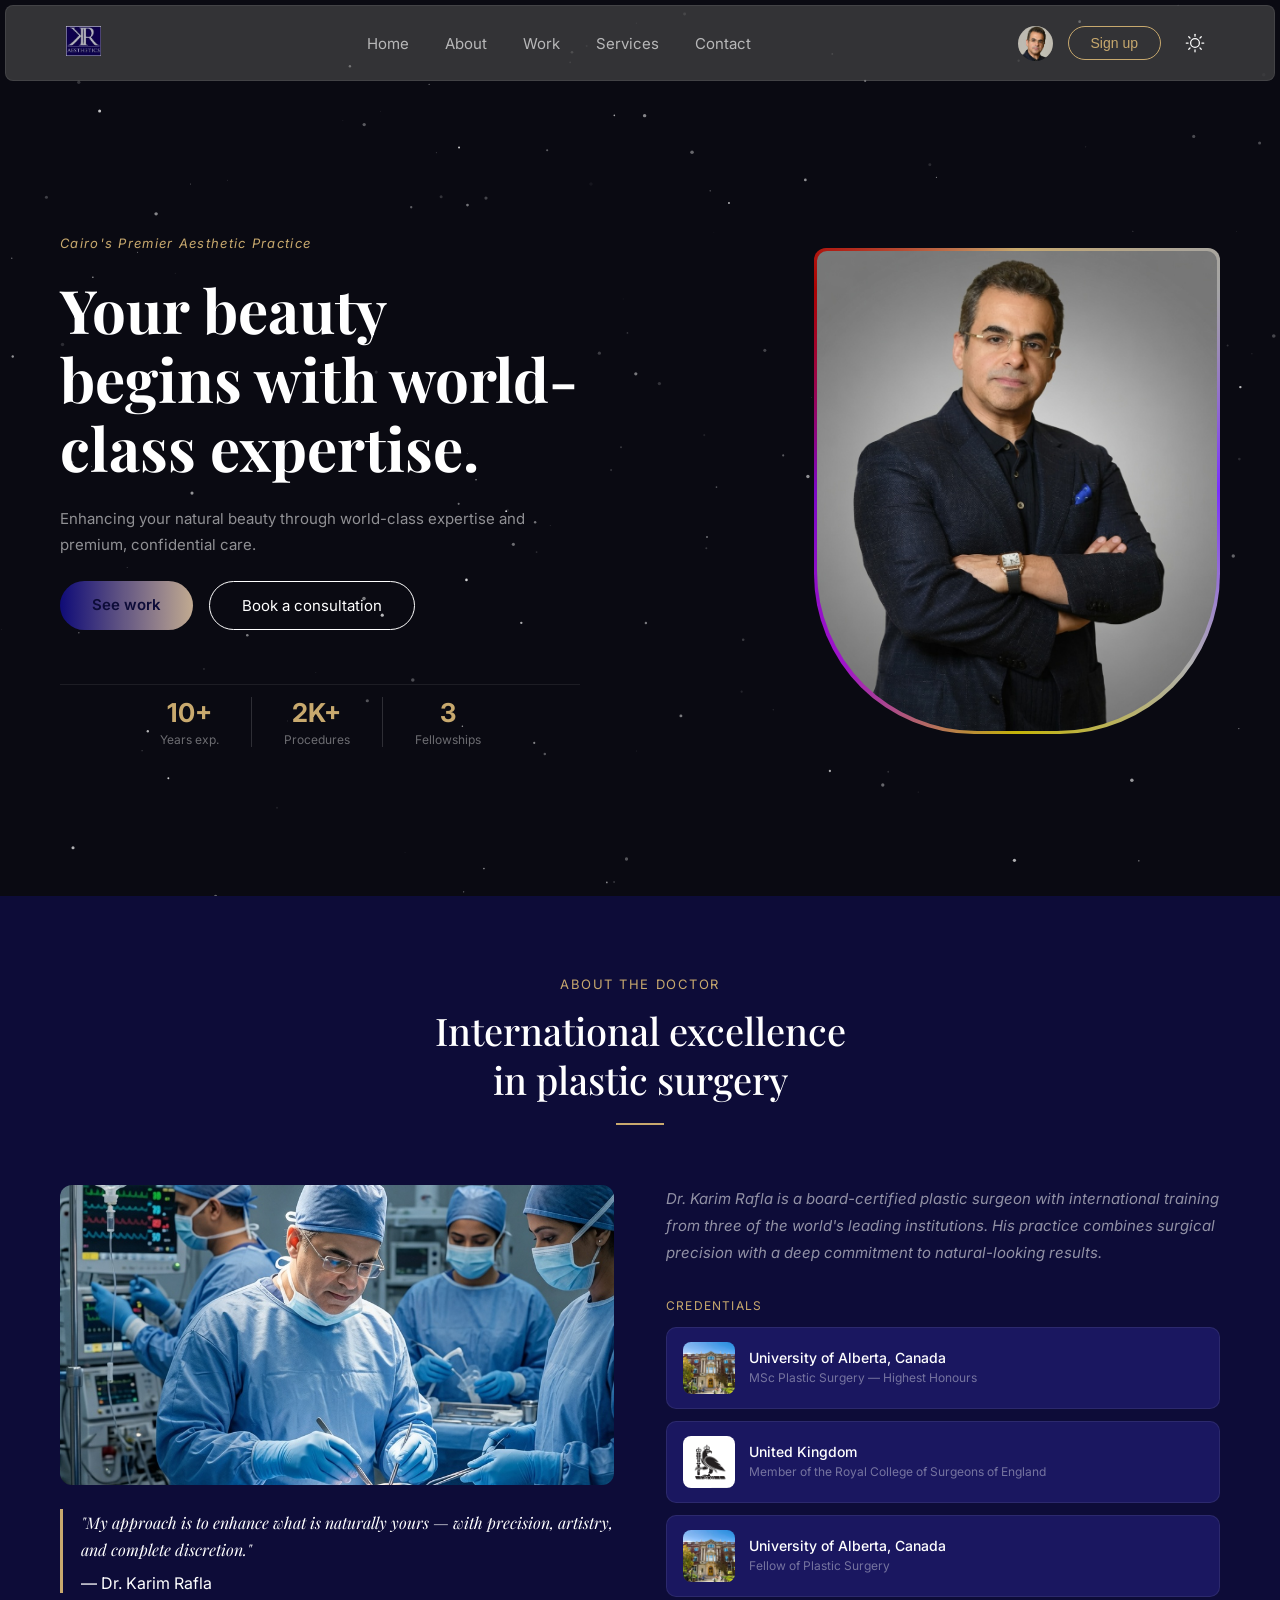
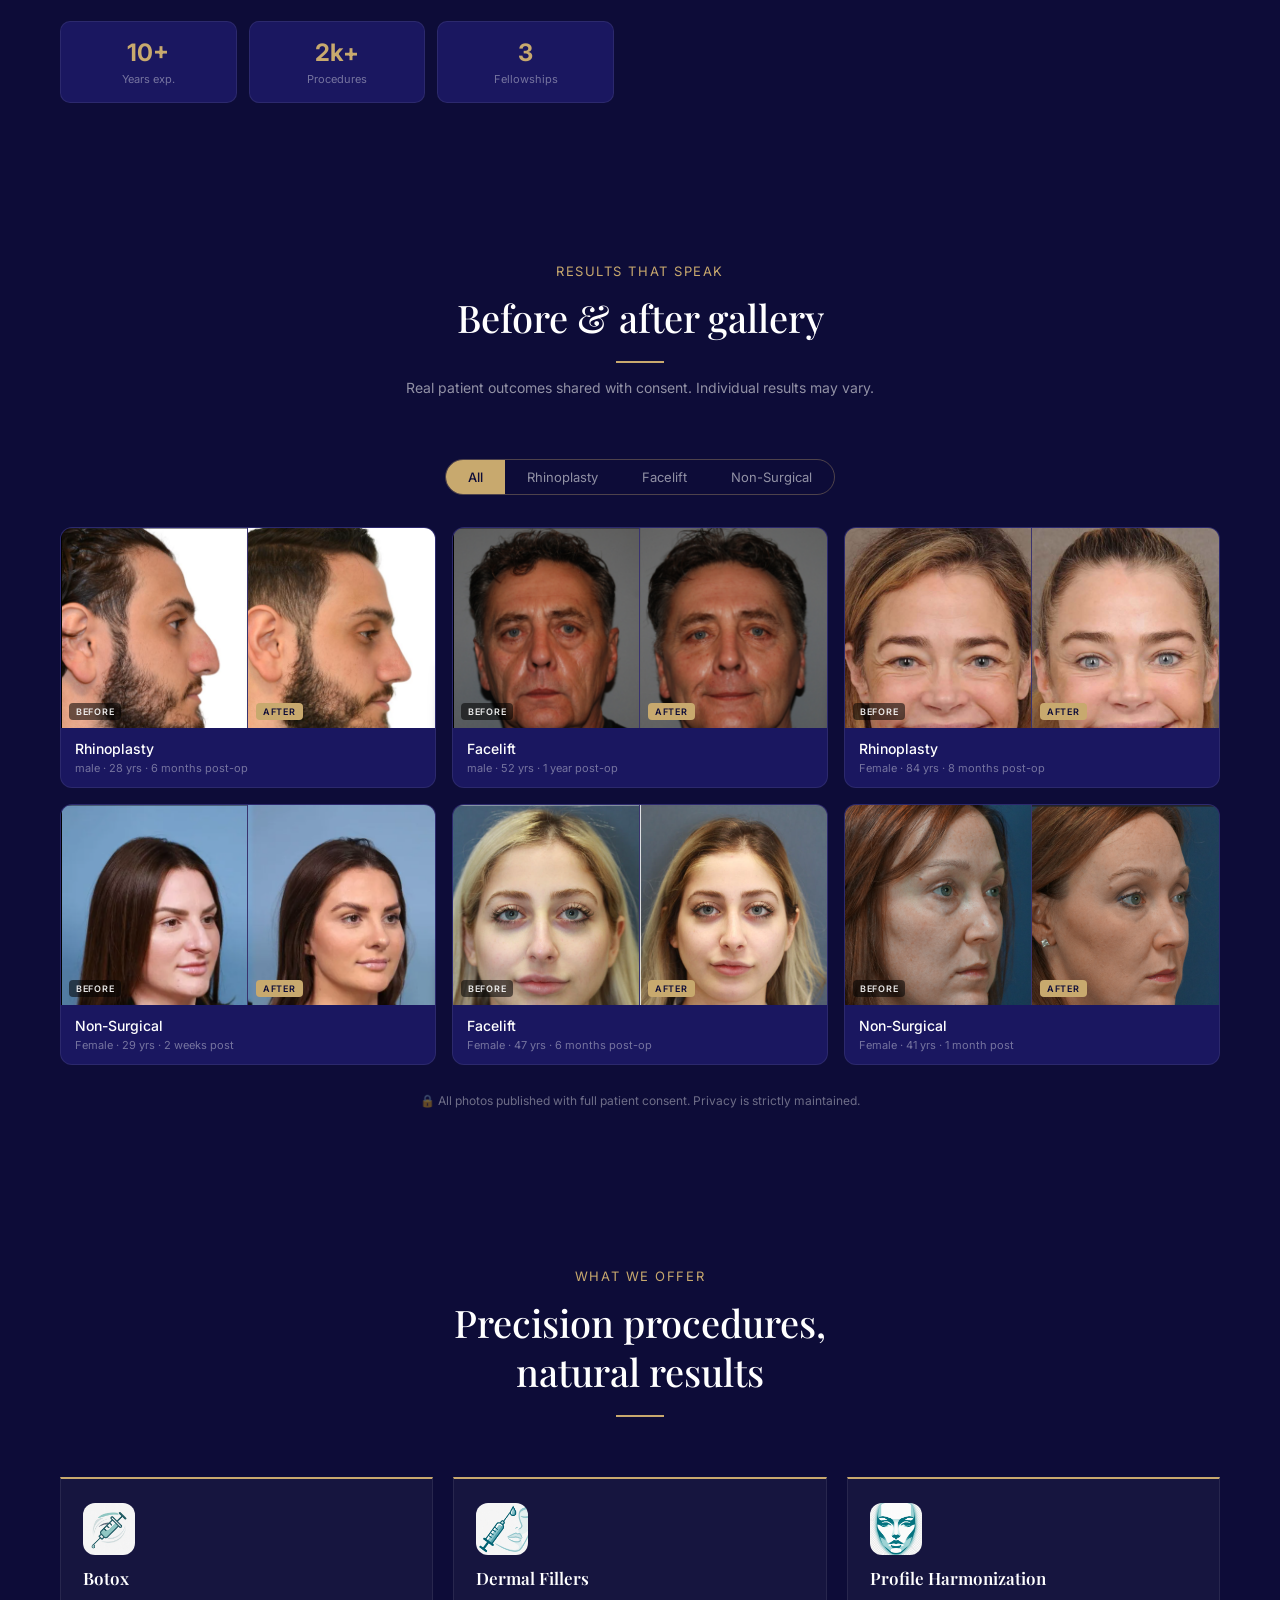
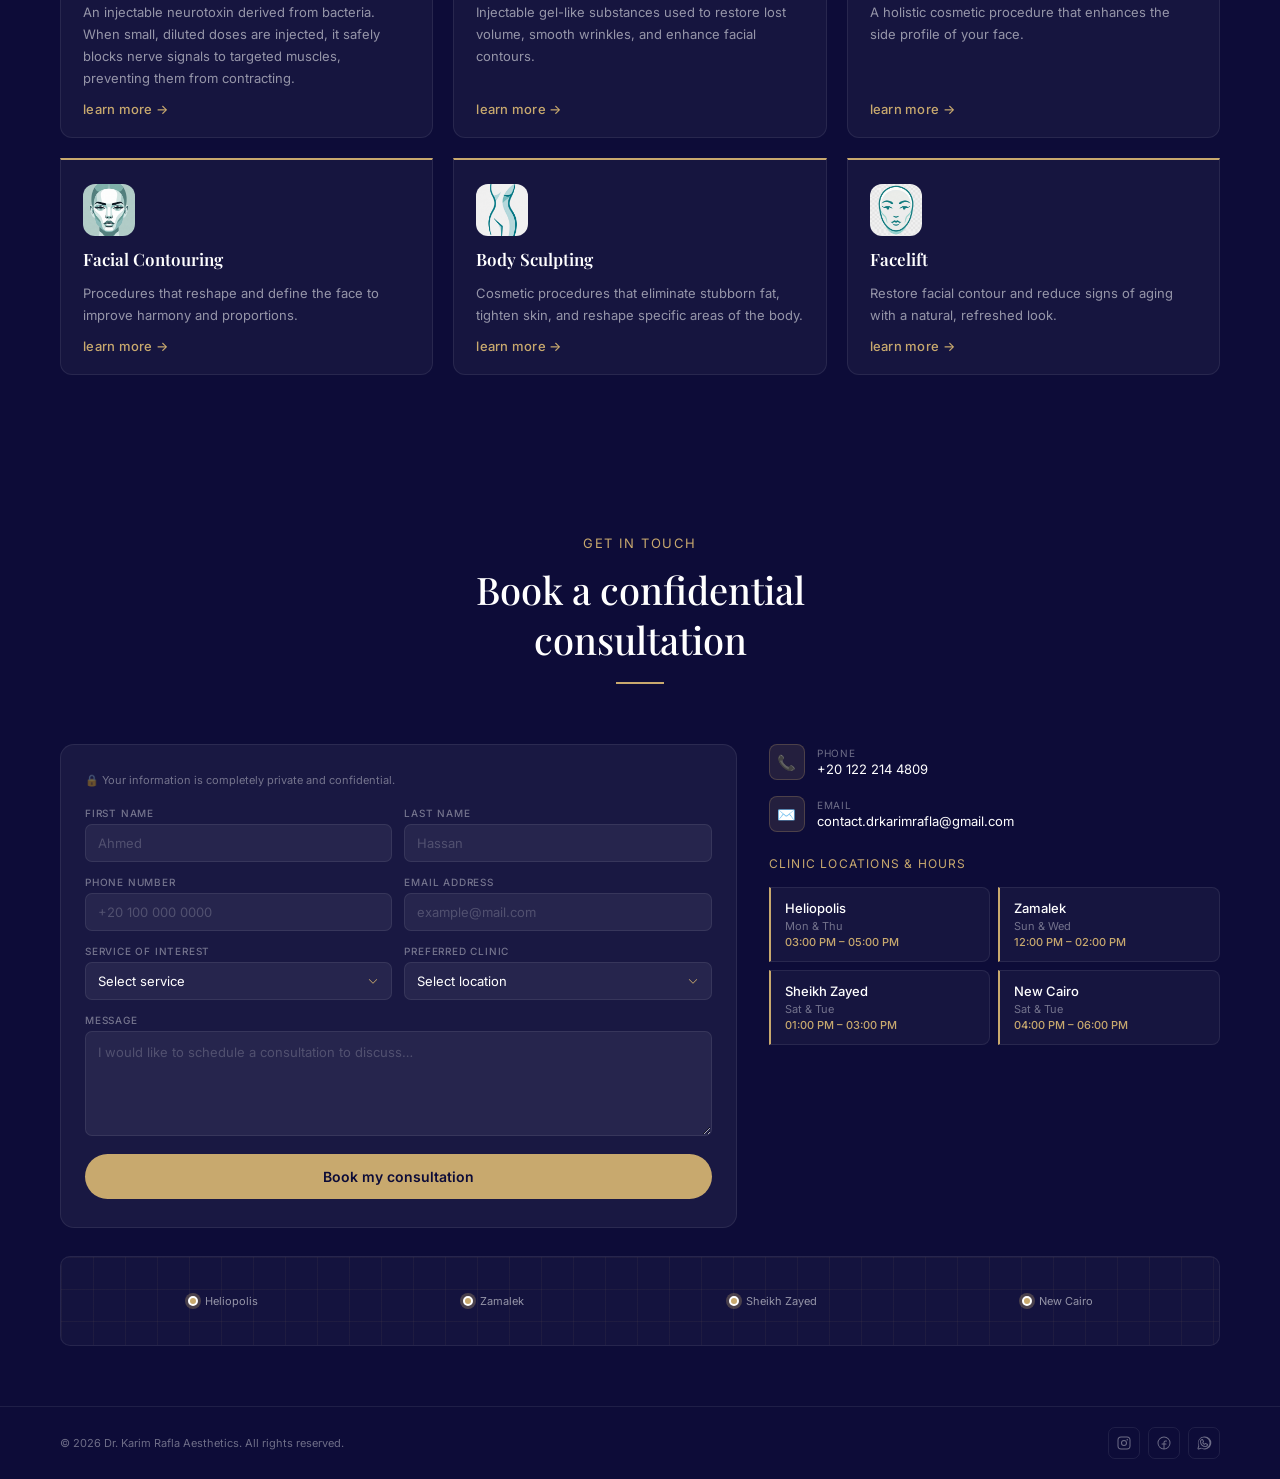
==== commit 7d7ca0f8: "adding FadeIn effects to all sections!" ====
--- a/index.html
+++ b/index.html
@@ -159,7 +159,7 @@
     ----------------->
 
     <section class="hero" id="home">
-        <div class="hero-left">
+        <div class="hero-left reveal-element">
             <p class="hero-tag">Cairo's Premier Aesthetic Practice</p>
             <h1 class="hero-heading">Your beauty begins with world-class expertise.</h1>
             <p class="hero-sub">Enhancing your natural beauty through world-class expertise and premium, confidential care.</p>
@@ -184,7 +184,7 @@
         </div>
 
         <div class="hero-right">
-            <div class="img-border-wrap">
+            <div class="img-border-wrap reveal-element" >
                 <img class="hero-img" src="materials/dr-f-img.jpg" alt="Dr karim rafla">
             </div>
         </div>
@@ -206,14 +206,14 @@
     <section class="about" id="about">
 
         <!-- Section heading — centered at top -->
-        <div class="about-header">
+        <div class="about-header reveal-element">
             <p class="section-eyebrow">About the Doctor</p>
             <h2 class="section-title">International excellence<br>in plastic surgery</h2>
             <div class="section-rule"></div>
         </div>
 
         <!-- Two column content area -->
-        <div class="about-grid">
+        <div class="about-grid reveal-element">
             <!-- LEFT COLUMN -->
             <div class="about-left">
                 <!-- Doctor photo -->
@@ -305,7 +305,7 @@
         B&A Section
     ----------------->
 
-    <section class="gallery" id="work">
+    <section class="gallery reveal-element" id="work">
 
         <!-- Header -->
         <div class="about-header">
@@ -494,7 +494,7 @@
         <!-------------------
             SERVICES SECTION 
         --------------------->
-    <section class="services" id="services">
+    <section class="services reveal-element" id="services">
 
         <div class="about-header">
             <p class="section-eyebrow">What we offer</p>
@@ -577,7 +577,7 @@
     <!------------------
         CONTACT SECTION
     ------------------->
-    <section class="contact" id="contact">
+    <section class="contact reveal-element" id="contact">
 
         <!-- Header -->
         <div class="about-header">
--- a/style.css
+++ b/style.css
@@ -447,6 +447,23 @@
   inherits: false;
   initial-value: 0deg;
 }
+
+.reveal-element {
+  opacity: 0;
+  transform: translateY(40px);
+  transition: opacity 0.8s ease-out, transform 0.8s ease-out;
+}
+
+.reveal-element.active {
+  opacity: 1;
+  transform: translateY(0);
+}
+
+
+
+
+
+
 
 /* ================================
    ABOUT SECTION
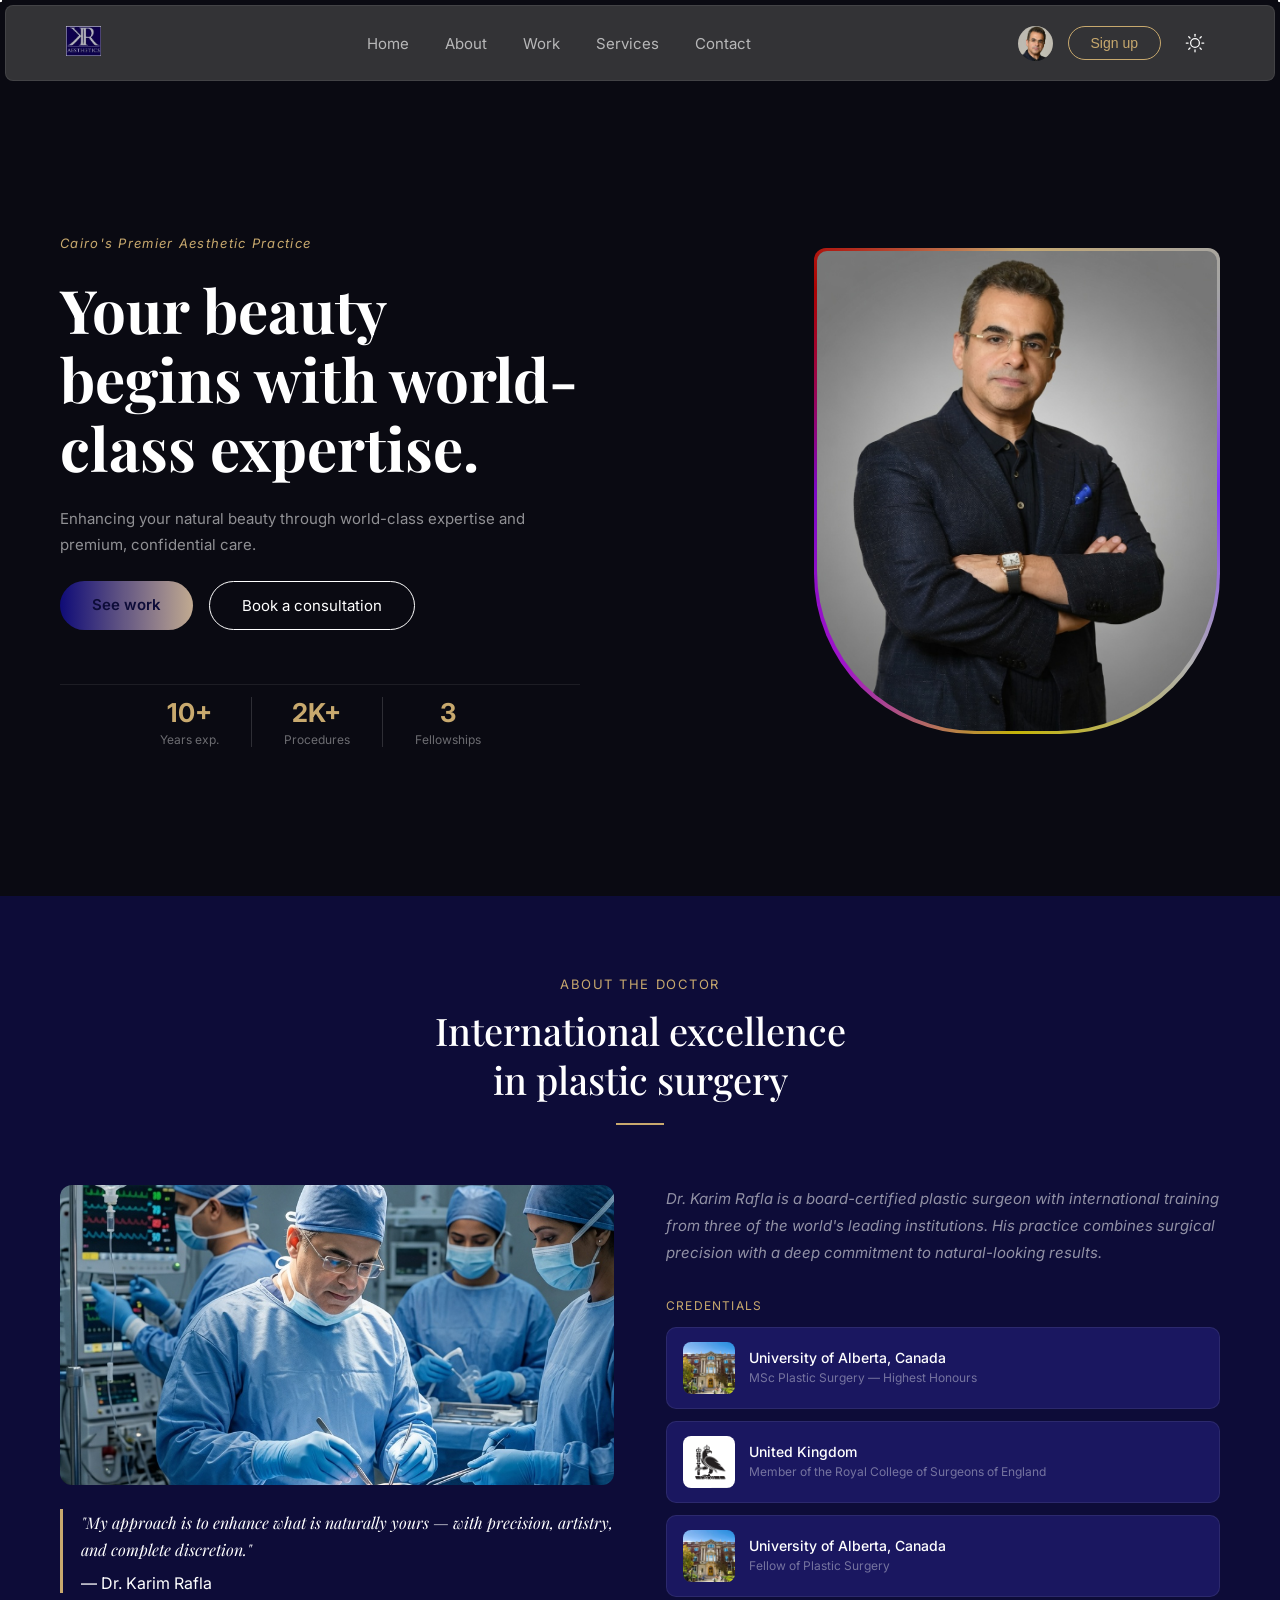
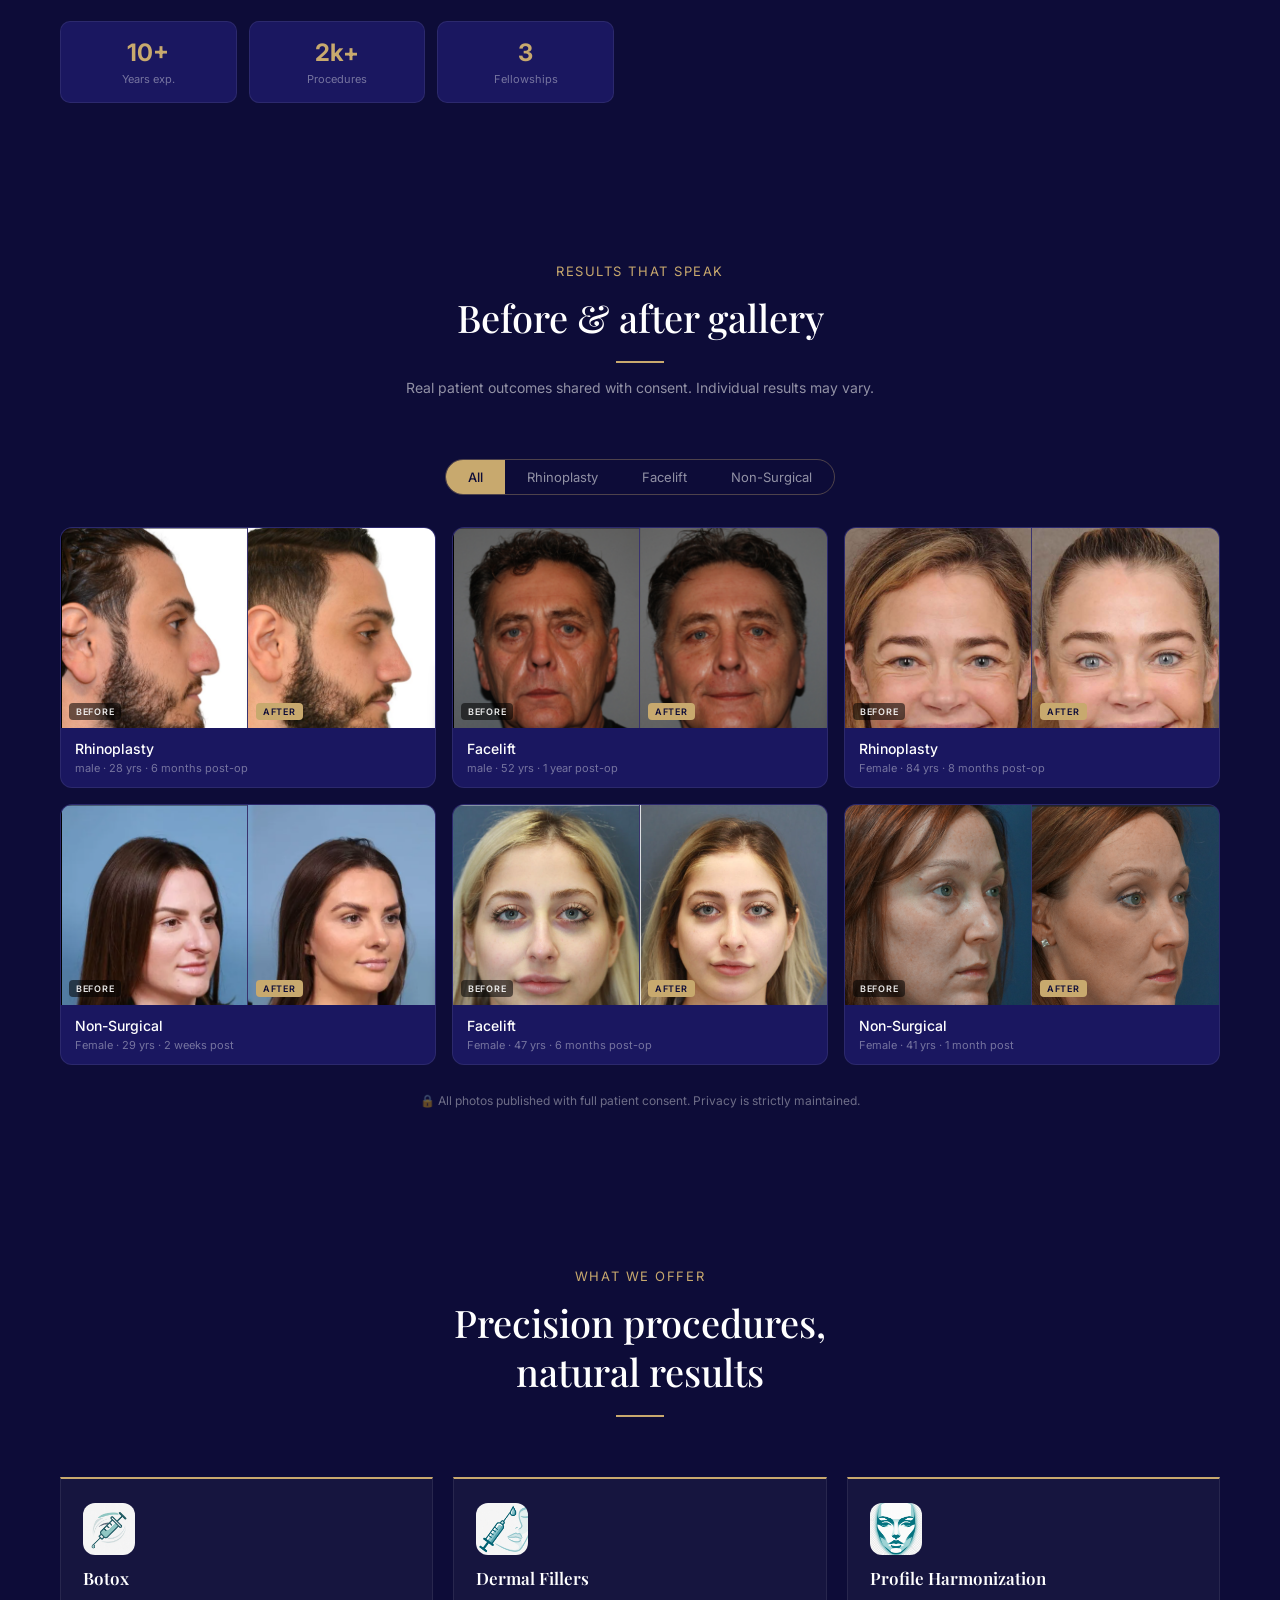
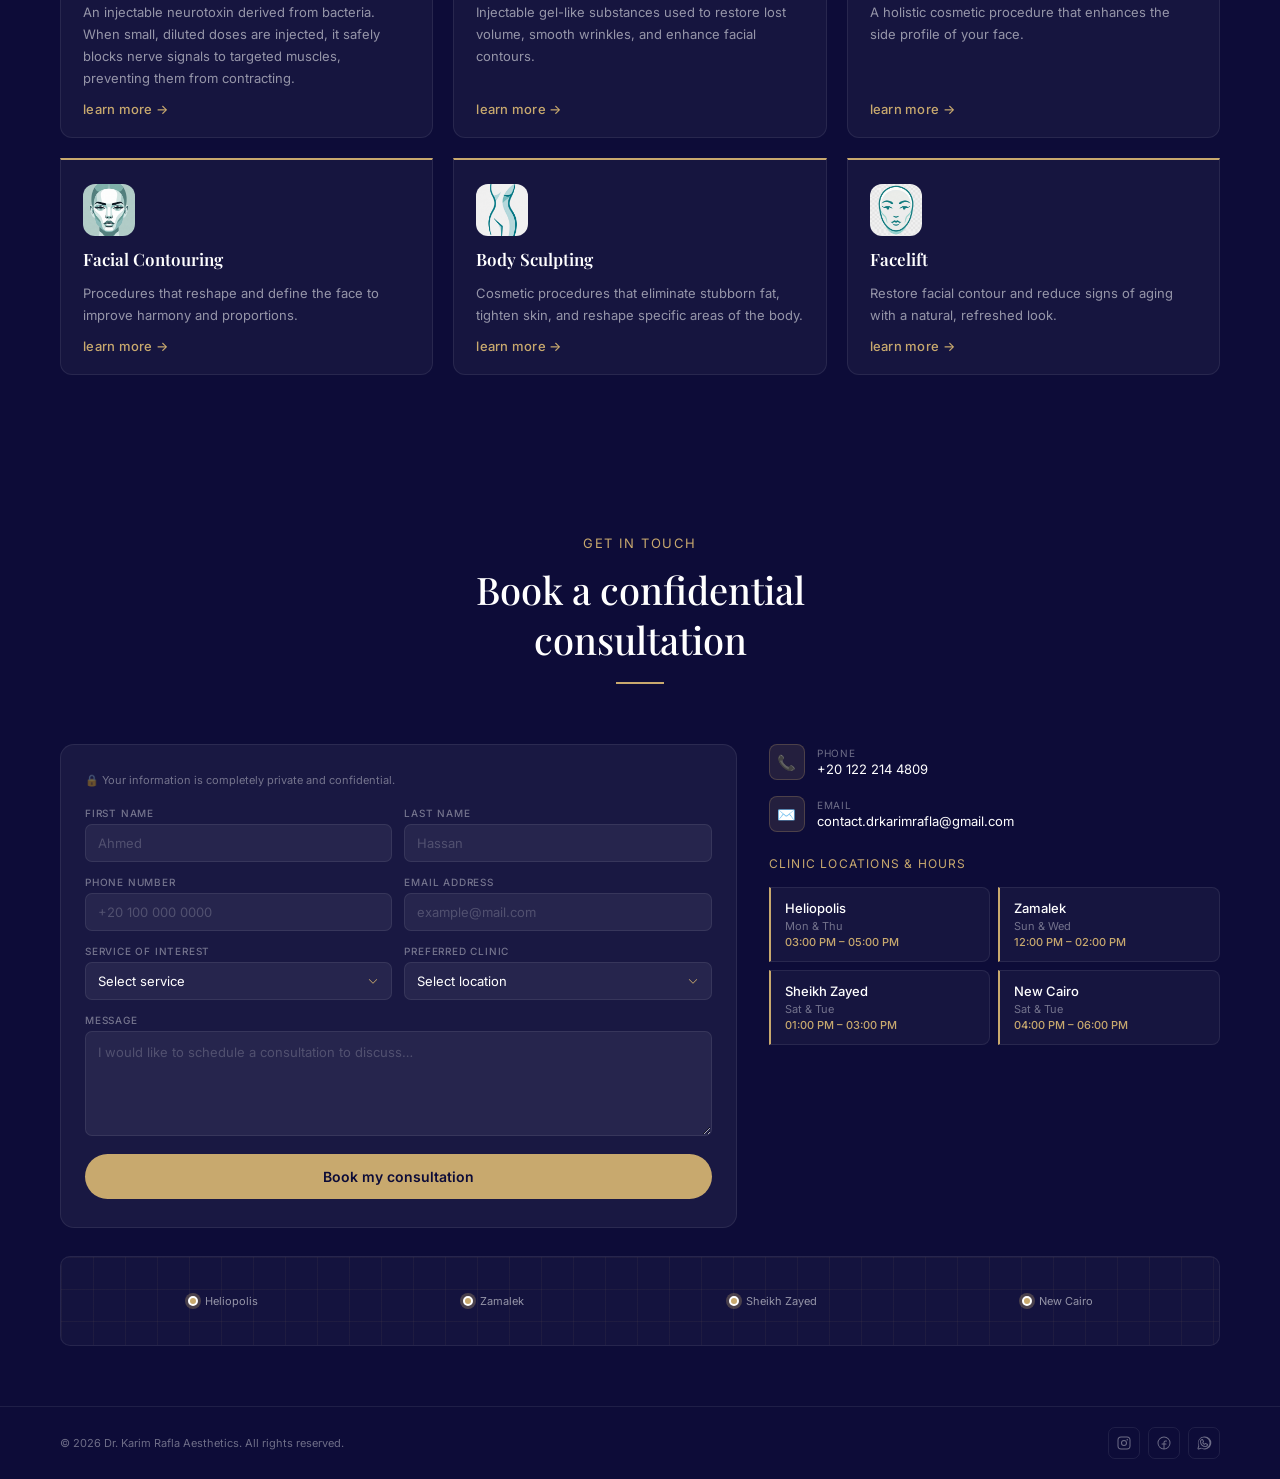
==== commit d9d443f2: "adding a Form-submision with your data to your Email!" ====
--- a/index.html
+++ b/index.html
@@ -596,7 +596,7 @@
                     🔒 Your information is completely private and confidential.
                 </p>
 
-                <form class="contact-form">
+                <form class="contact-form" action="https://formspree.io/f/xojgrpwk" method="POST">
 
                     <div class="form-row">
                         <div class="form-group">
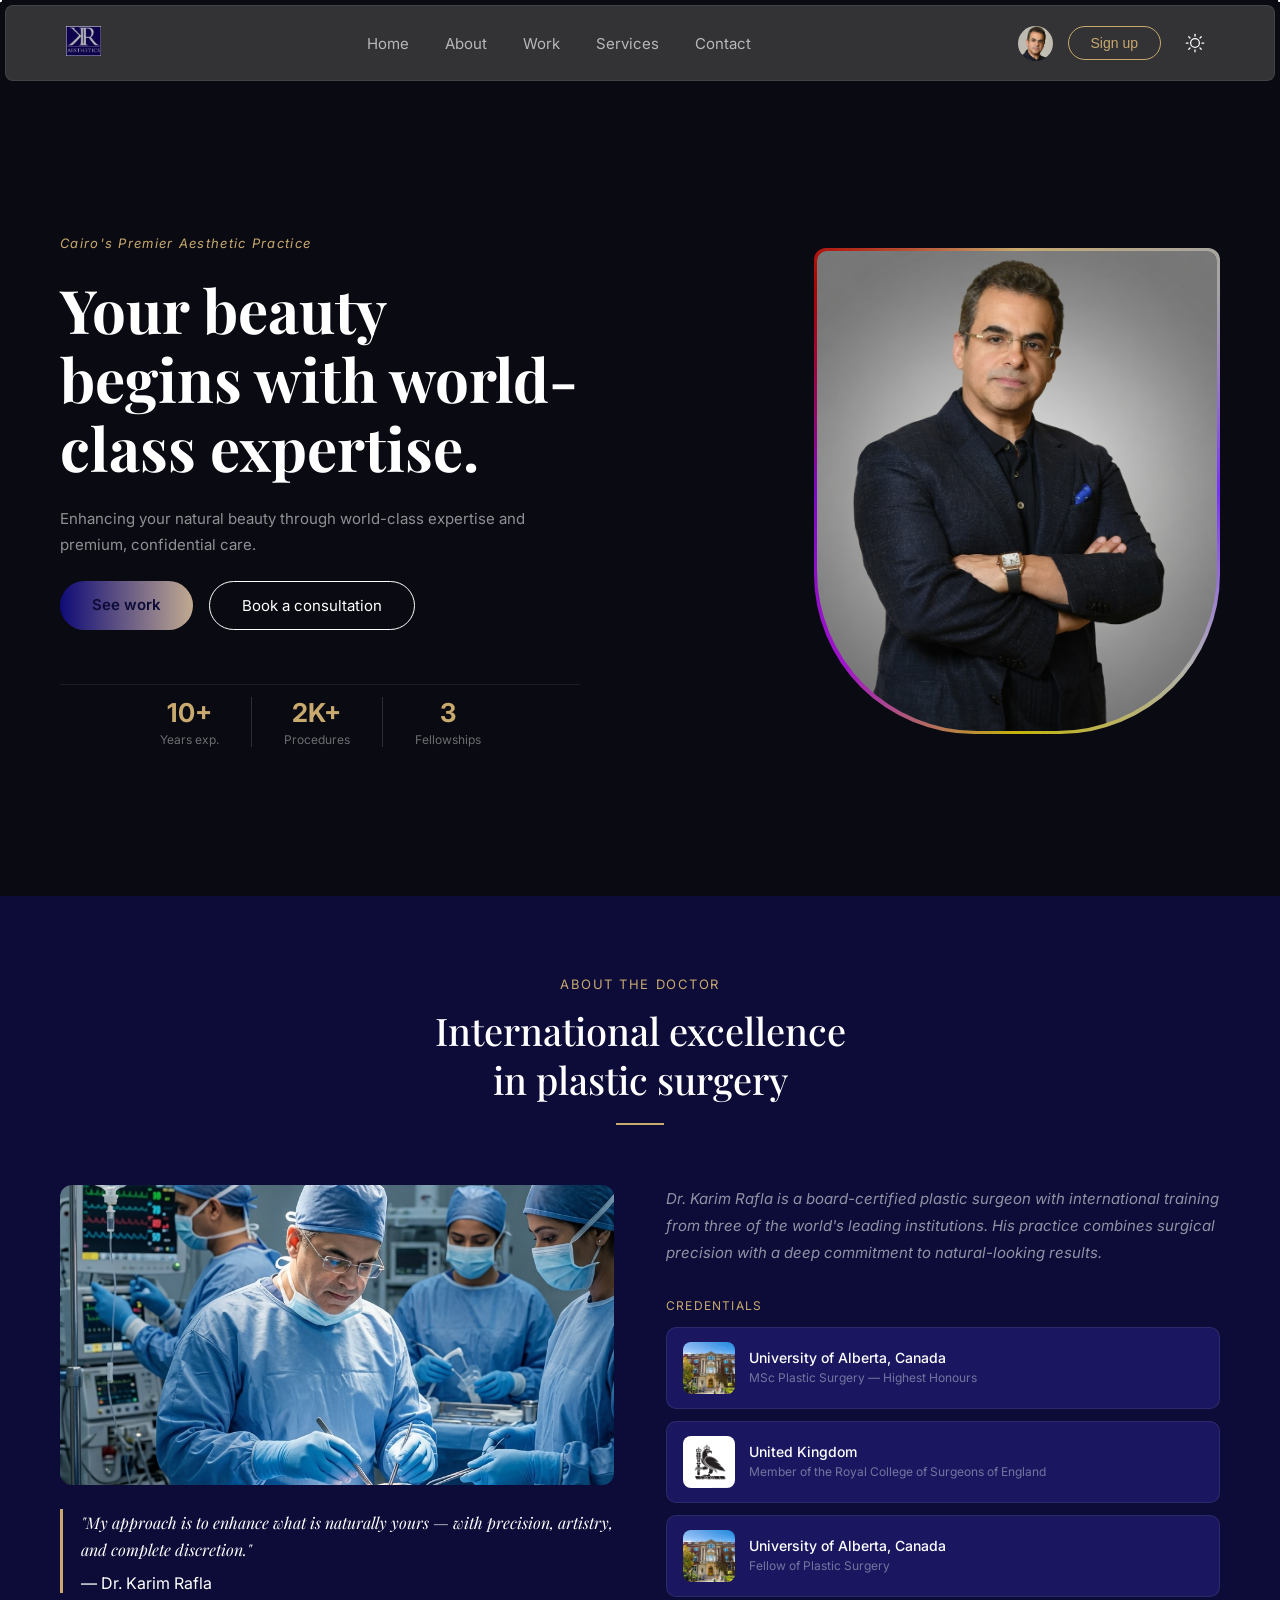
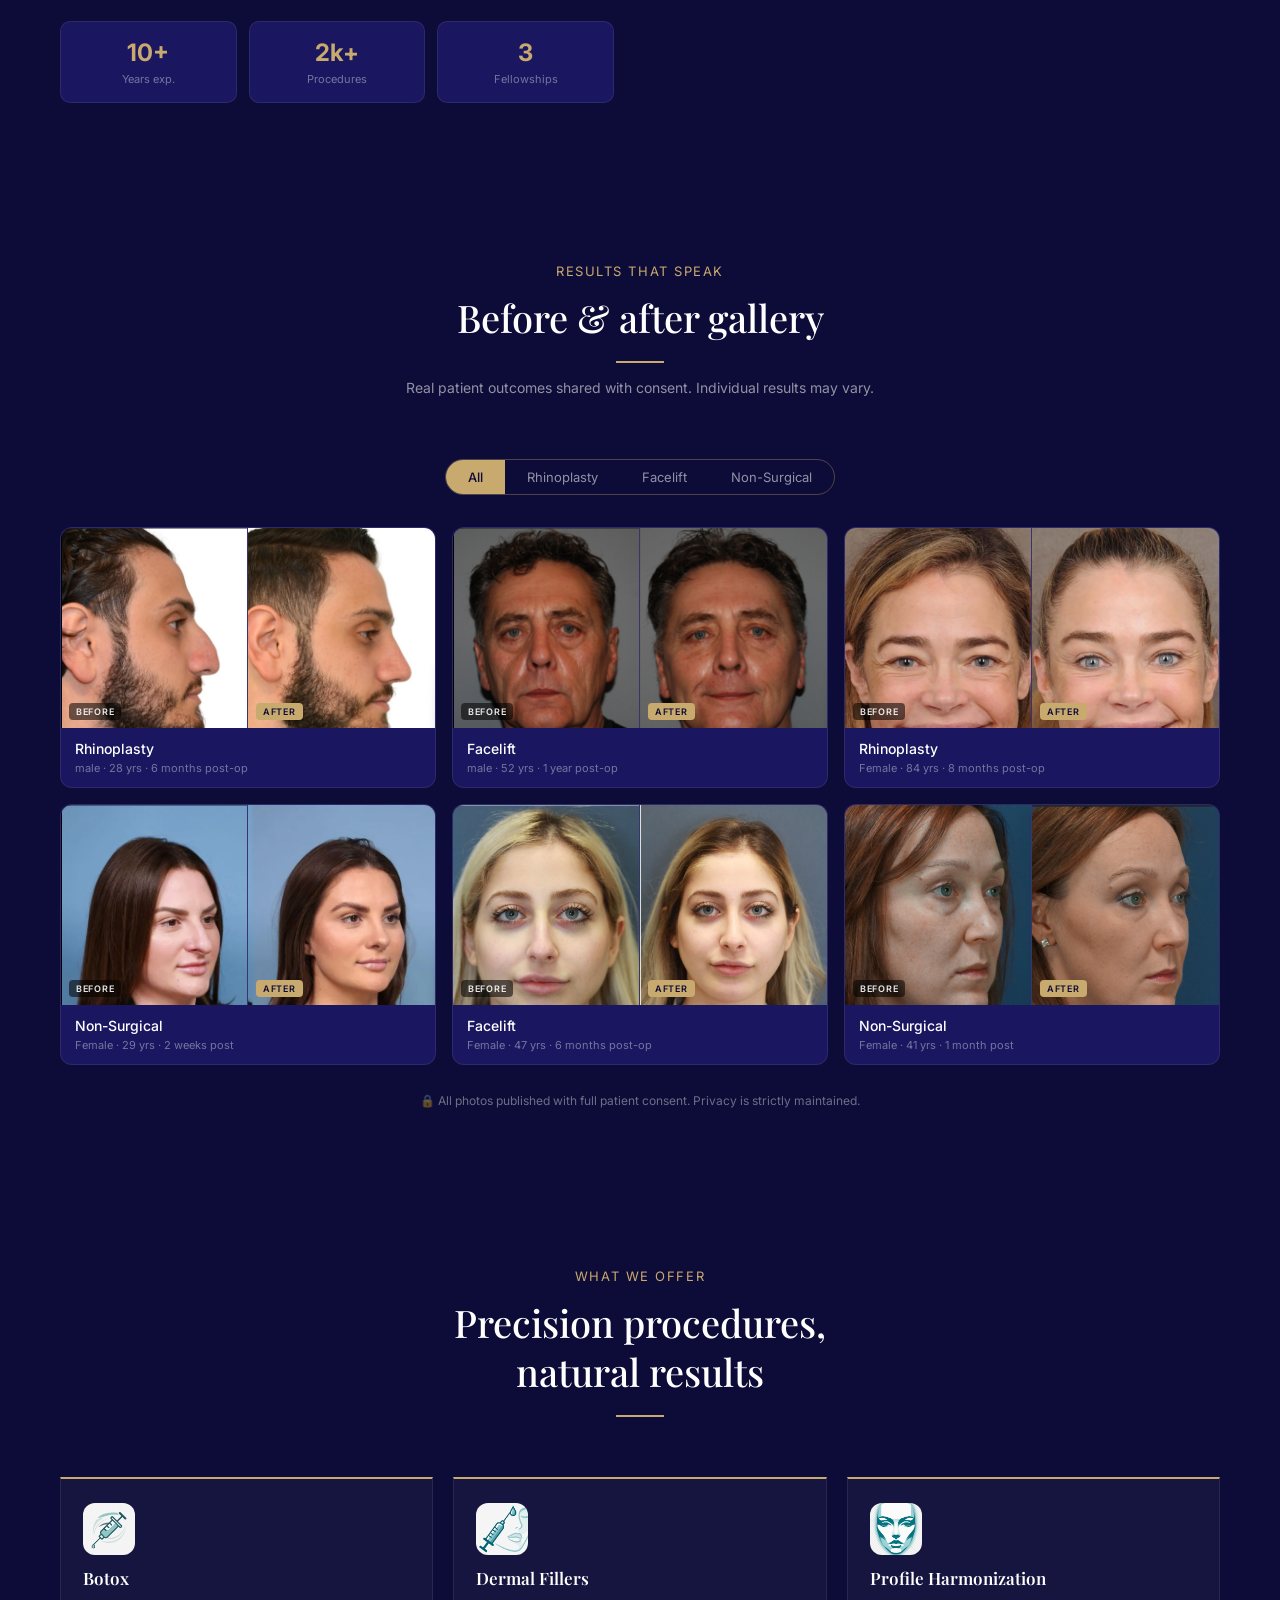
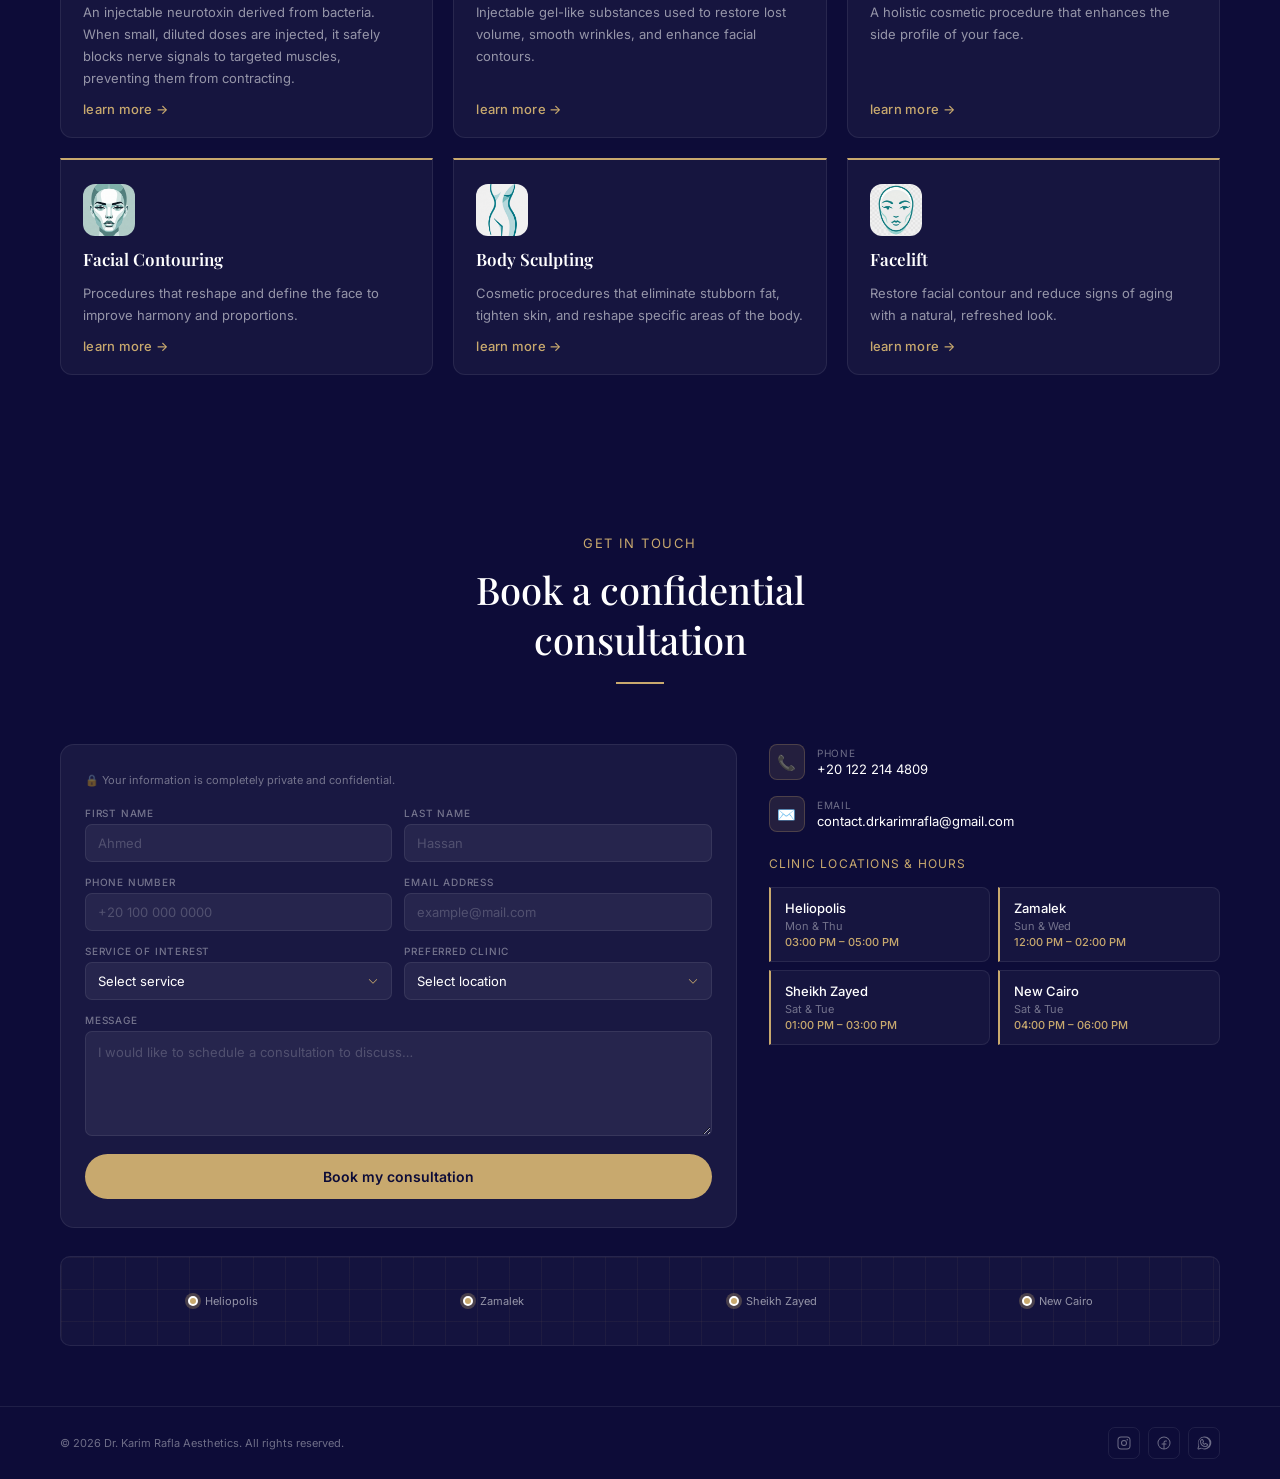
==== commit 707c7769: "adding a Form-submision with your data to your Email!" ====
--- a/index.html
+++ b/index.html
@@ -596,7 +596,7 @@
                     🔒 Your information is completely private and confidential.
                 </p>
 
-                <form class="contact-form" action="https://formspree.io/f/xojgrpwk" method="POST">
+                <form class="contact-form" id="my-form" action="https://formspree.io/f/xojgrpwk" method="POST">
 
                     <div class="form-row">
                         <div class="form-group">
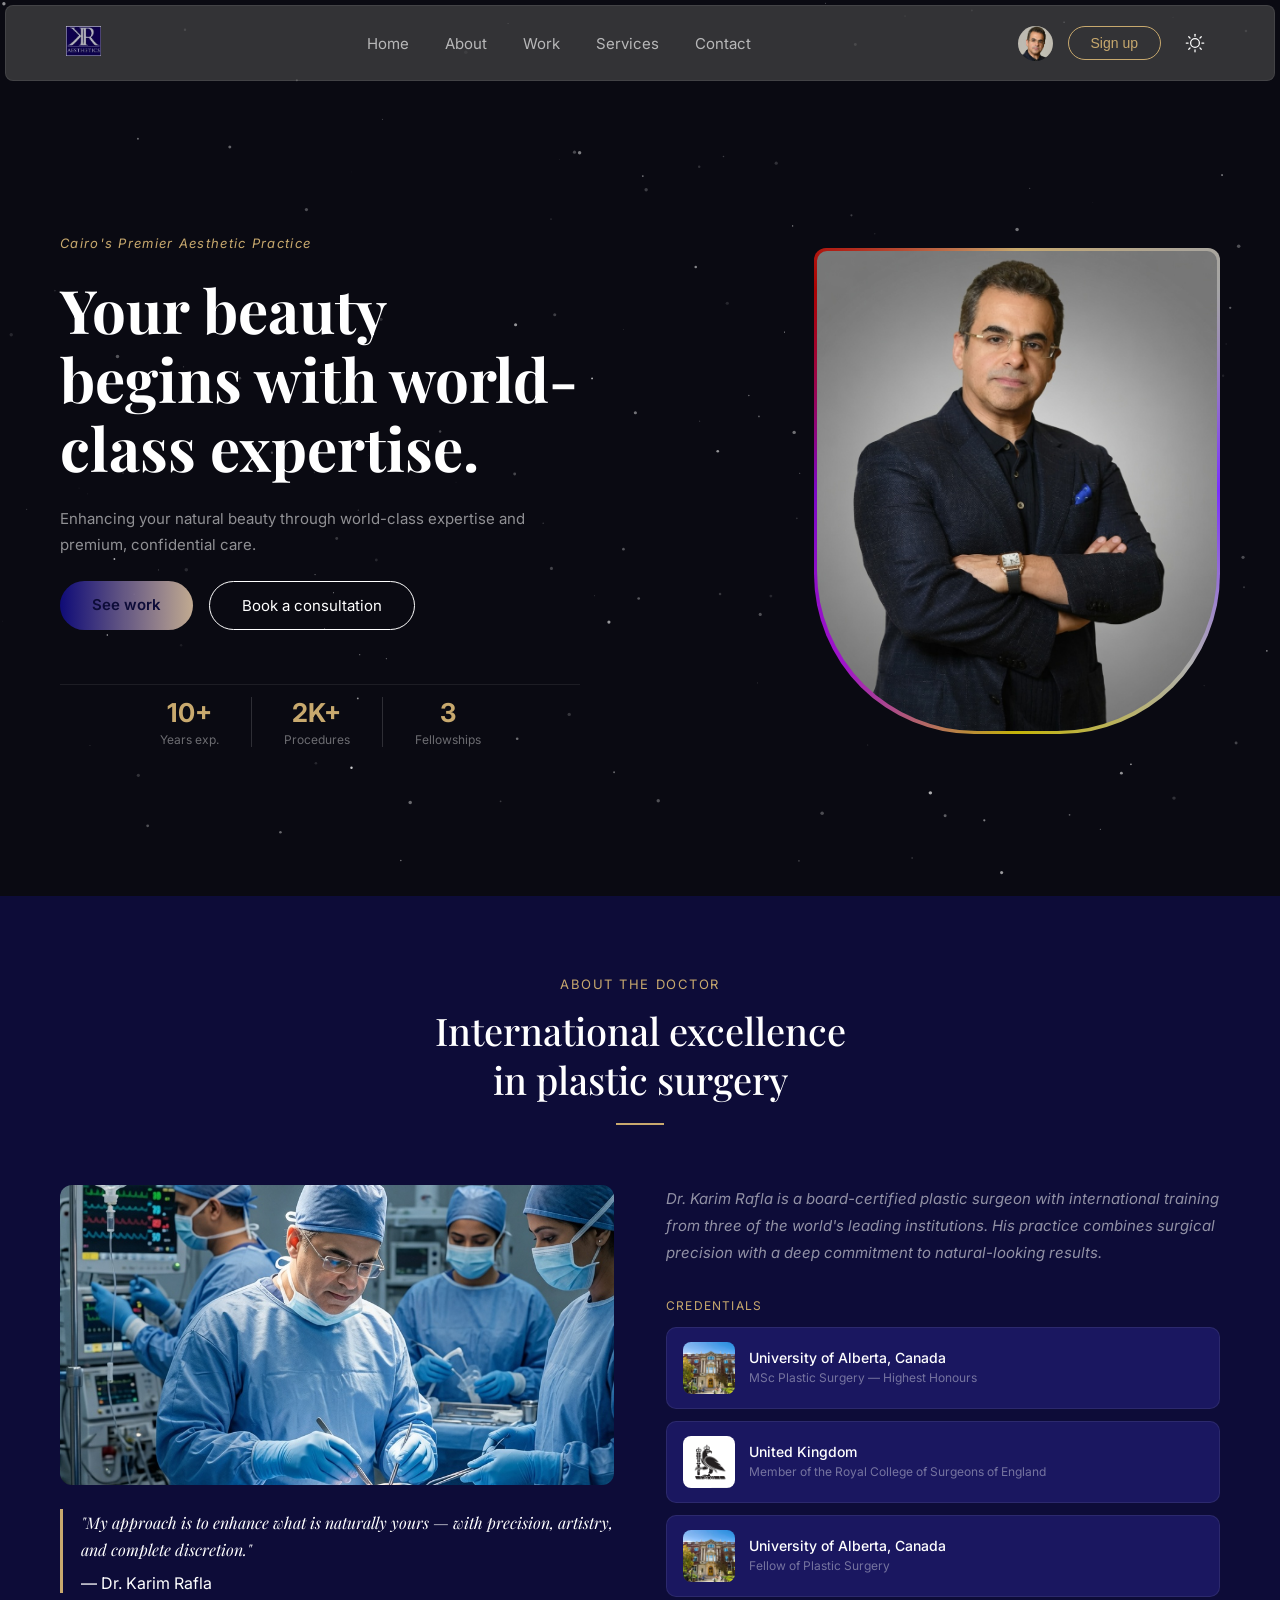
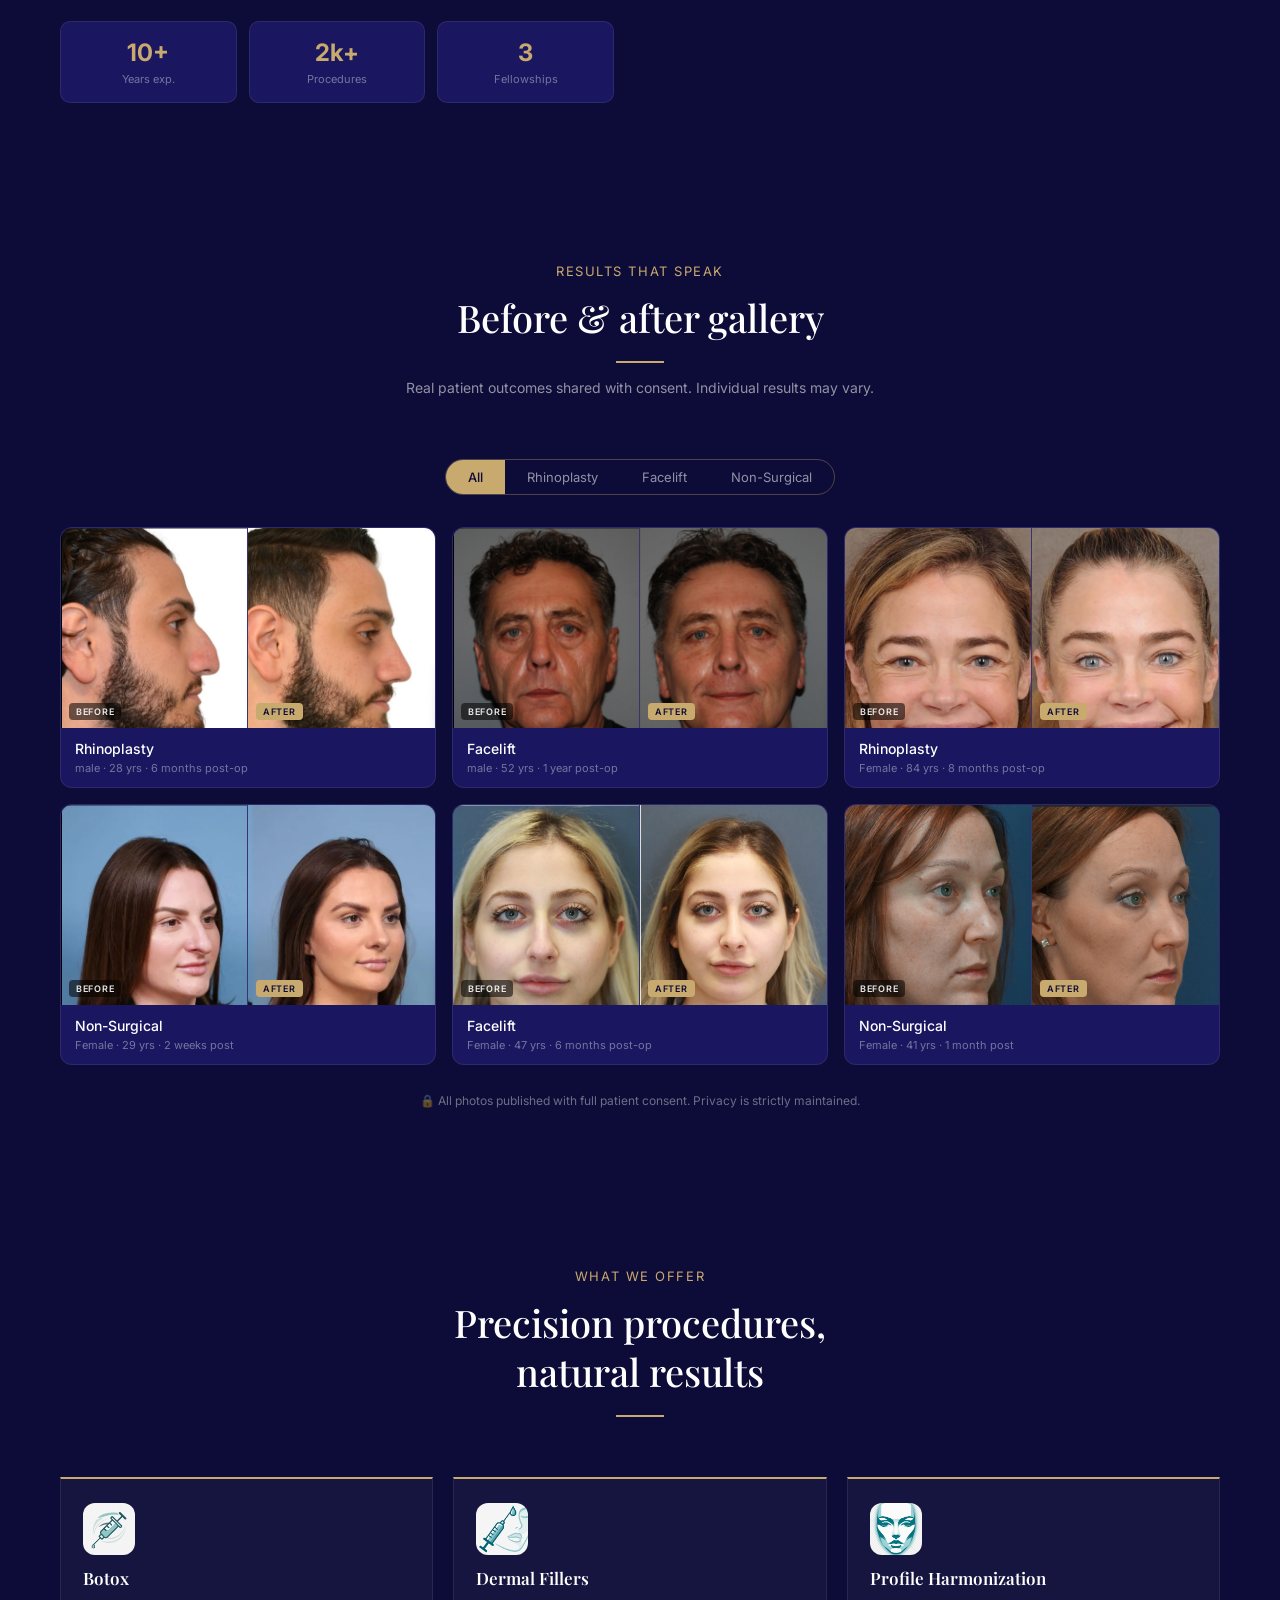
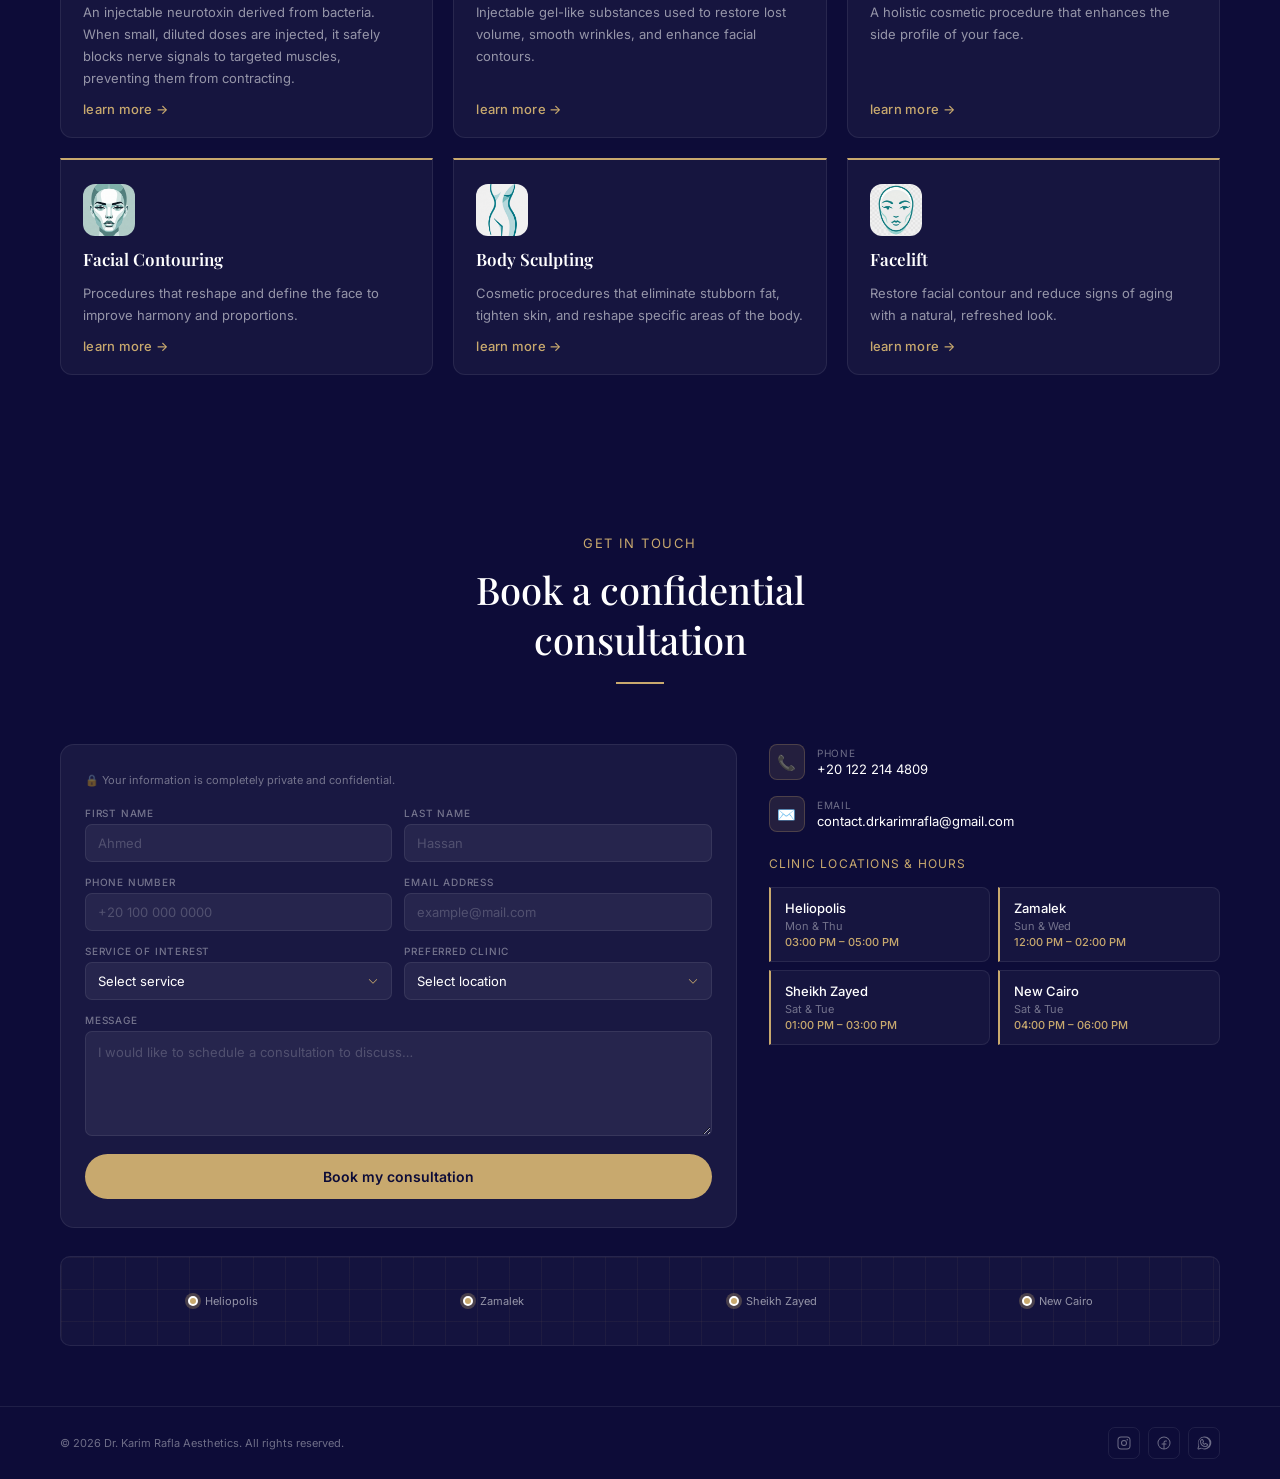
==== commit 9d4d14ac: "img path modification" ====
--- a/index.html
+++ b/index.html
@@ -402,14 +402,14 @@
                         <div class="ba-side">
                             <img
                             class="ba-img" 
-                            src="/materials/rhino-B(2).png" 
+                            src="materials/rhino-B(2).png" 
                             alt="before Rhinoplasty">
                             <span class="ba-label before-label">Before</span>
                         </div>
                         <div class="ba-side ba-after-side">
                             <img
                             class="ba-img" 
-                            src="/materials/rhino-A(2).png" 
+                            src="materials/rhino-A(2).png" 
                             alt="after Rhinoplasty">
                             <span class="ba-label after-label">After</span>
                         </div>
@@ -425,14 +425,14 @@
                         <div class="ba-side">
                             <img
                             class="ba-img" 
-                            src="/materials/rhino-B(3).png" 
+                            src="materials/rhino-B(3).png" 
                             alt="bofore Rhinoplasty">
                             <span class="ba-label before-label">Before</span>
                         </div>
                         <div class="ba-side ba-after-side">
                             <img
                             class="ba-img" 
-                            src="/materials/rhino-A(3).png"
+                            src="materials/rhino-A(3).png"
                             alt="after Rhinoplasty">
                             <span class="ba-label after-label">After</span>
                         </div>
@@ -448,14 +448,14 @@
                         <div class="ba-side">
                             <img
                             class="ba-img" 
-                            src="/materials/non-surgical-B.png" 
+                            src="materials/non-surgical-B.png" 
                             alt="bofore Rhinoplasty">
                             <span class="ba-label before-label">Before</span>
                         </div>
                         <div class="ba-side ba-after-side">
                             <img
                             class="ba-img" 
-                            src="/materials/non-surgical-A.png"
+                            src="materials/non-surgical-A.png"
                             alt="after Rhinoplasty">
                             <span class="ba-label after-label">After</span>
                         </div>
